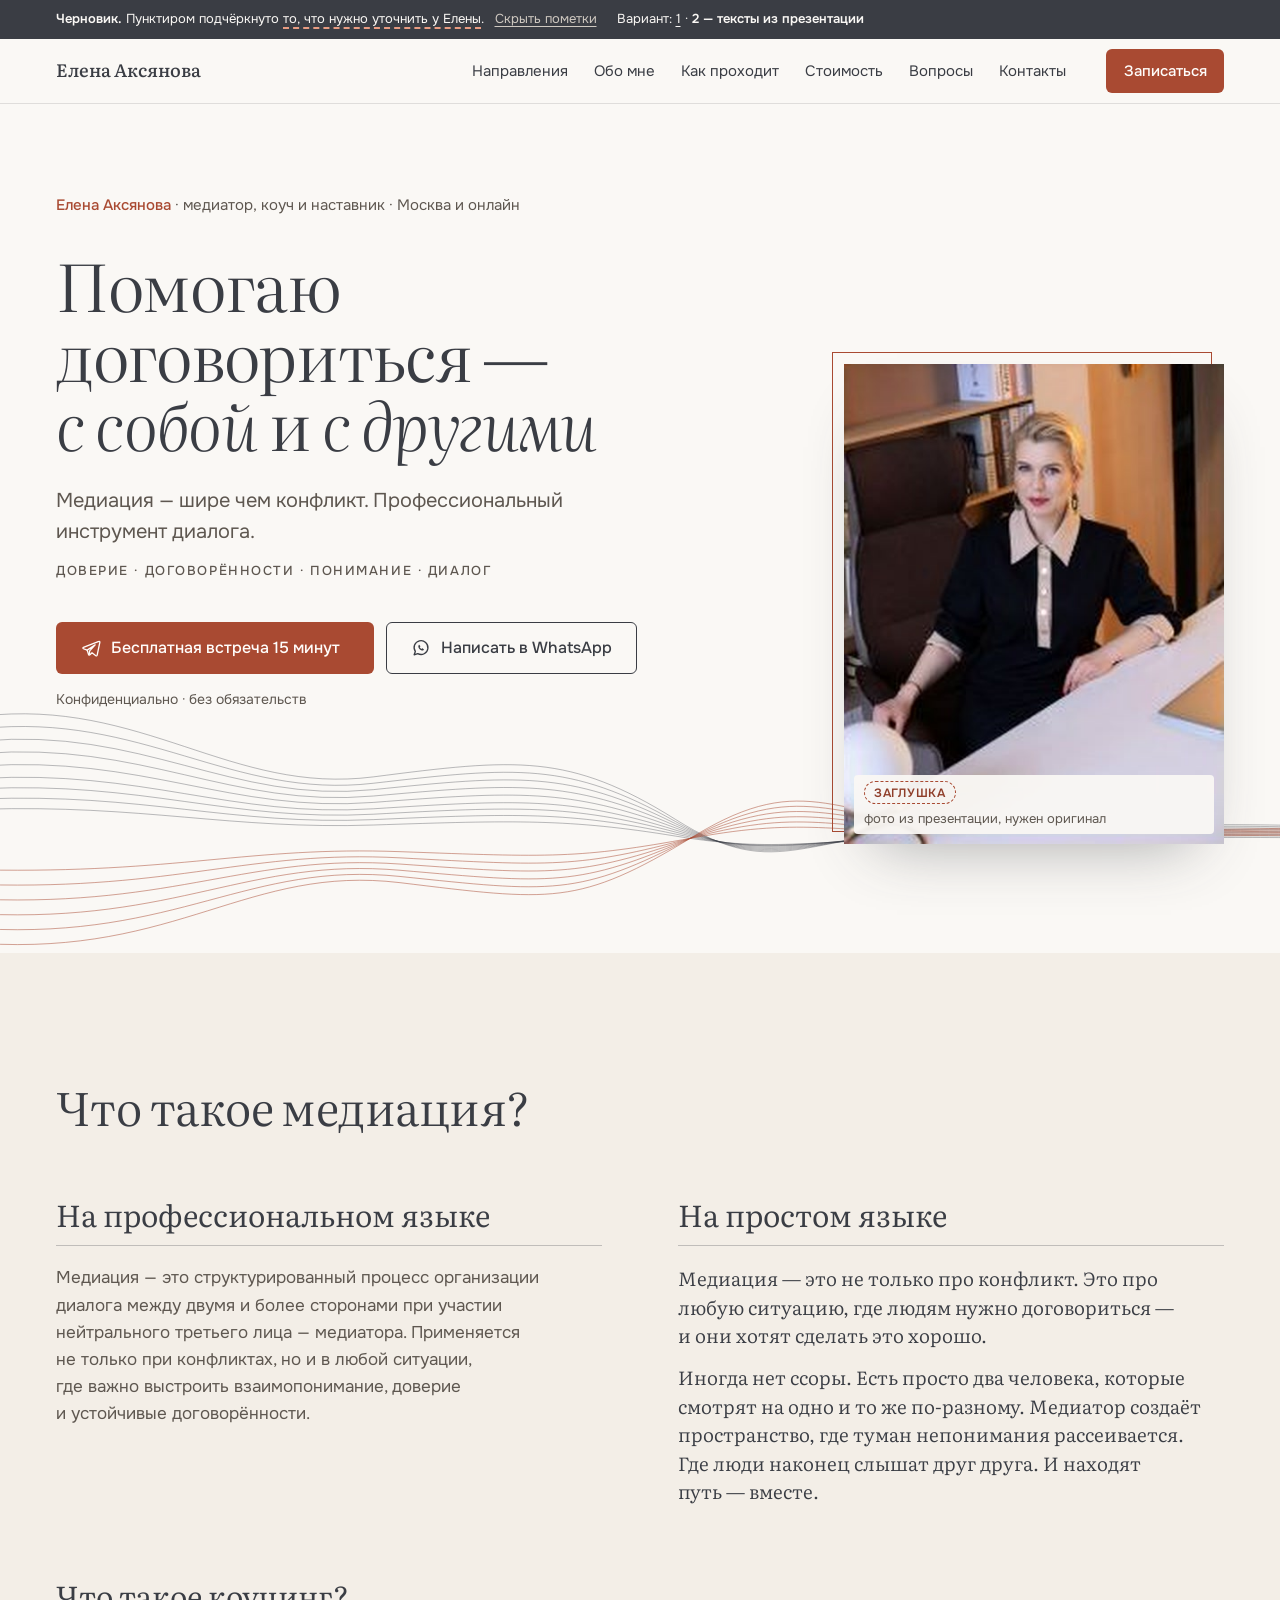
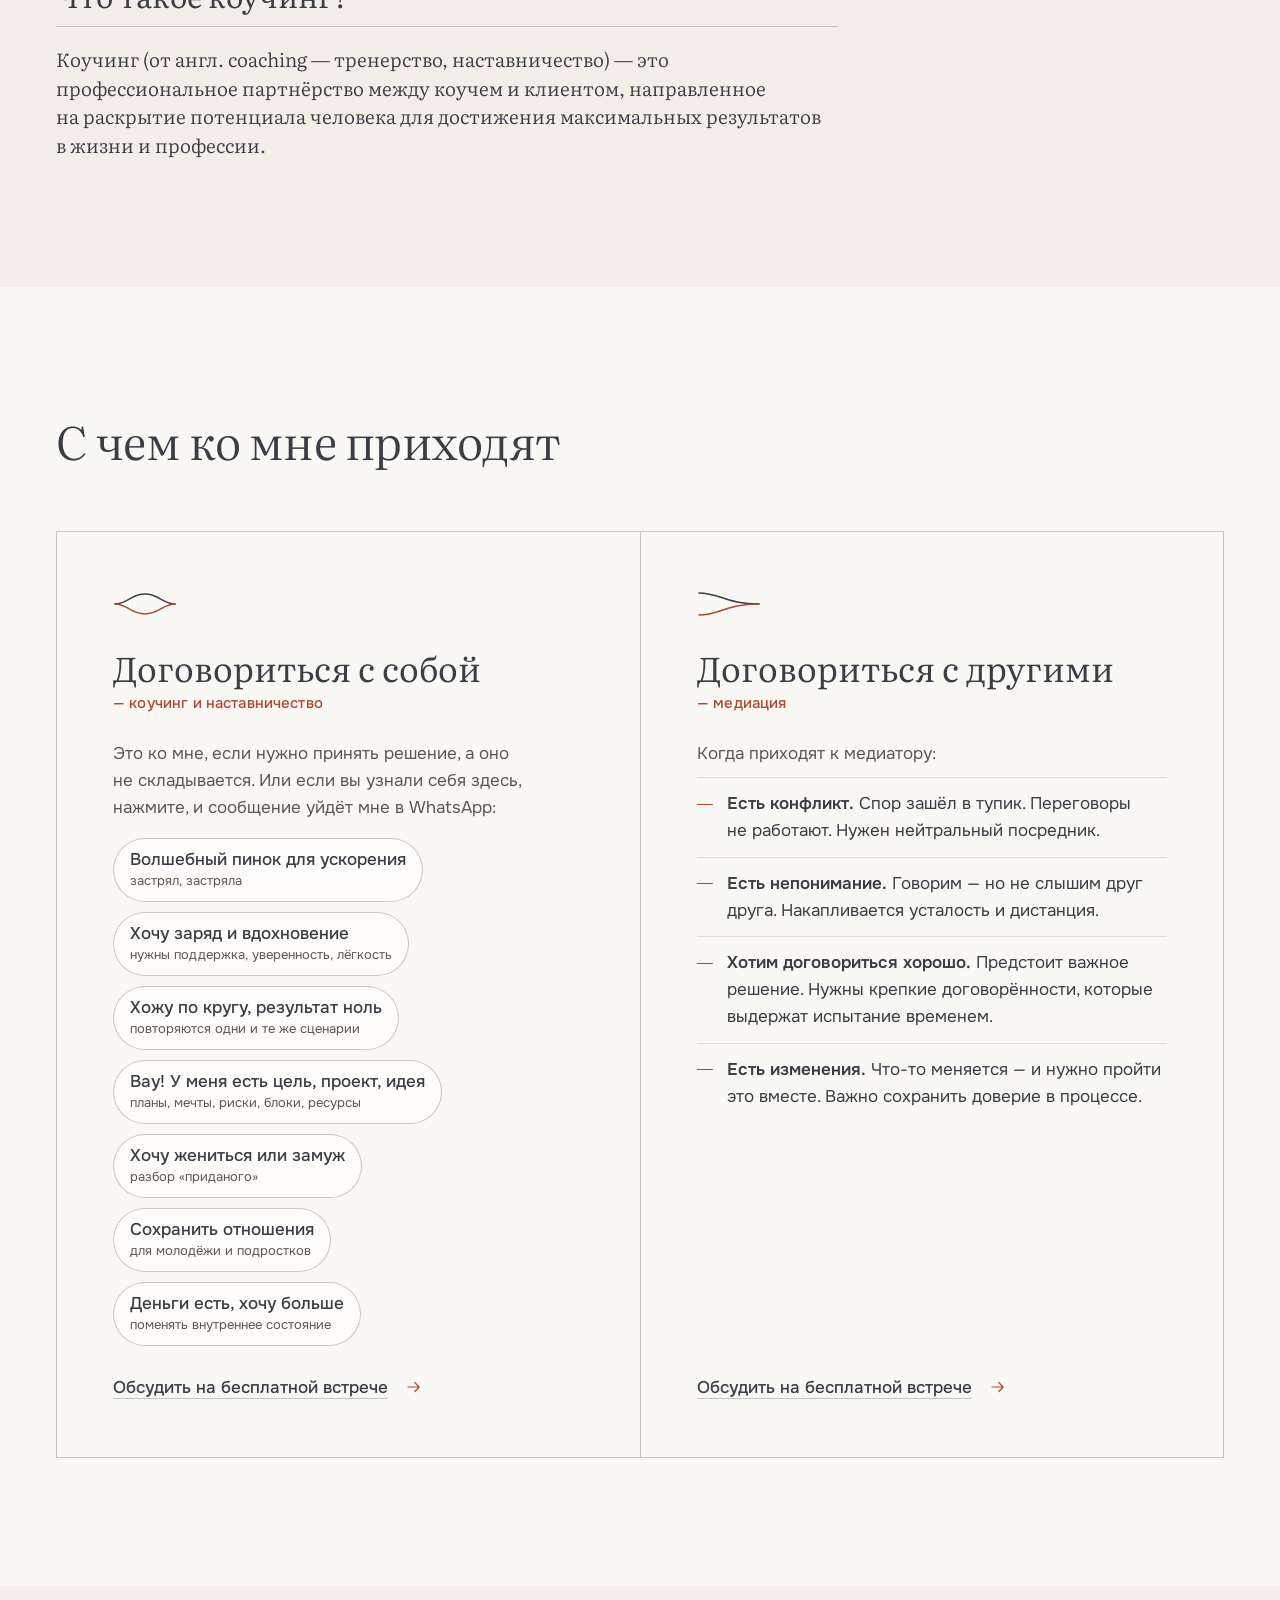
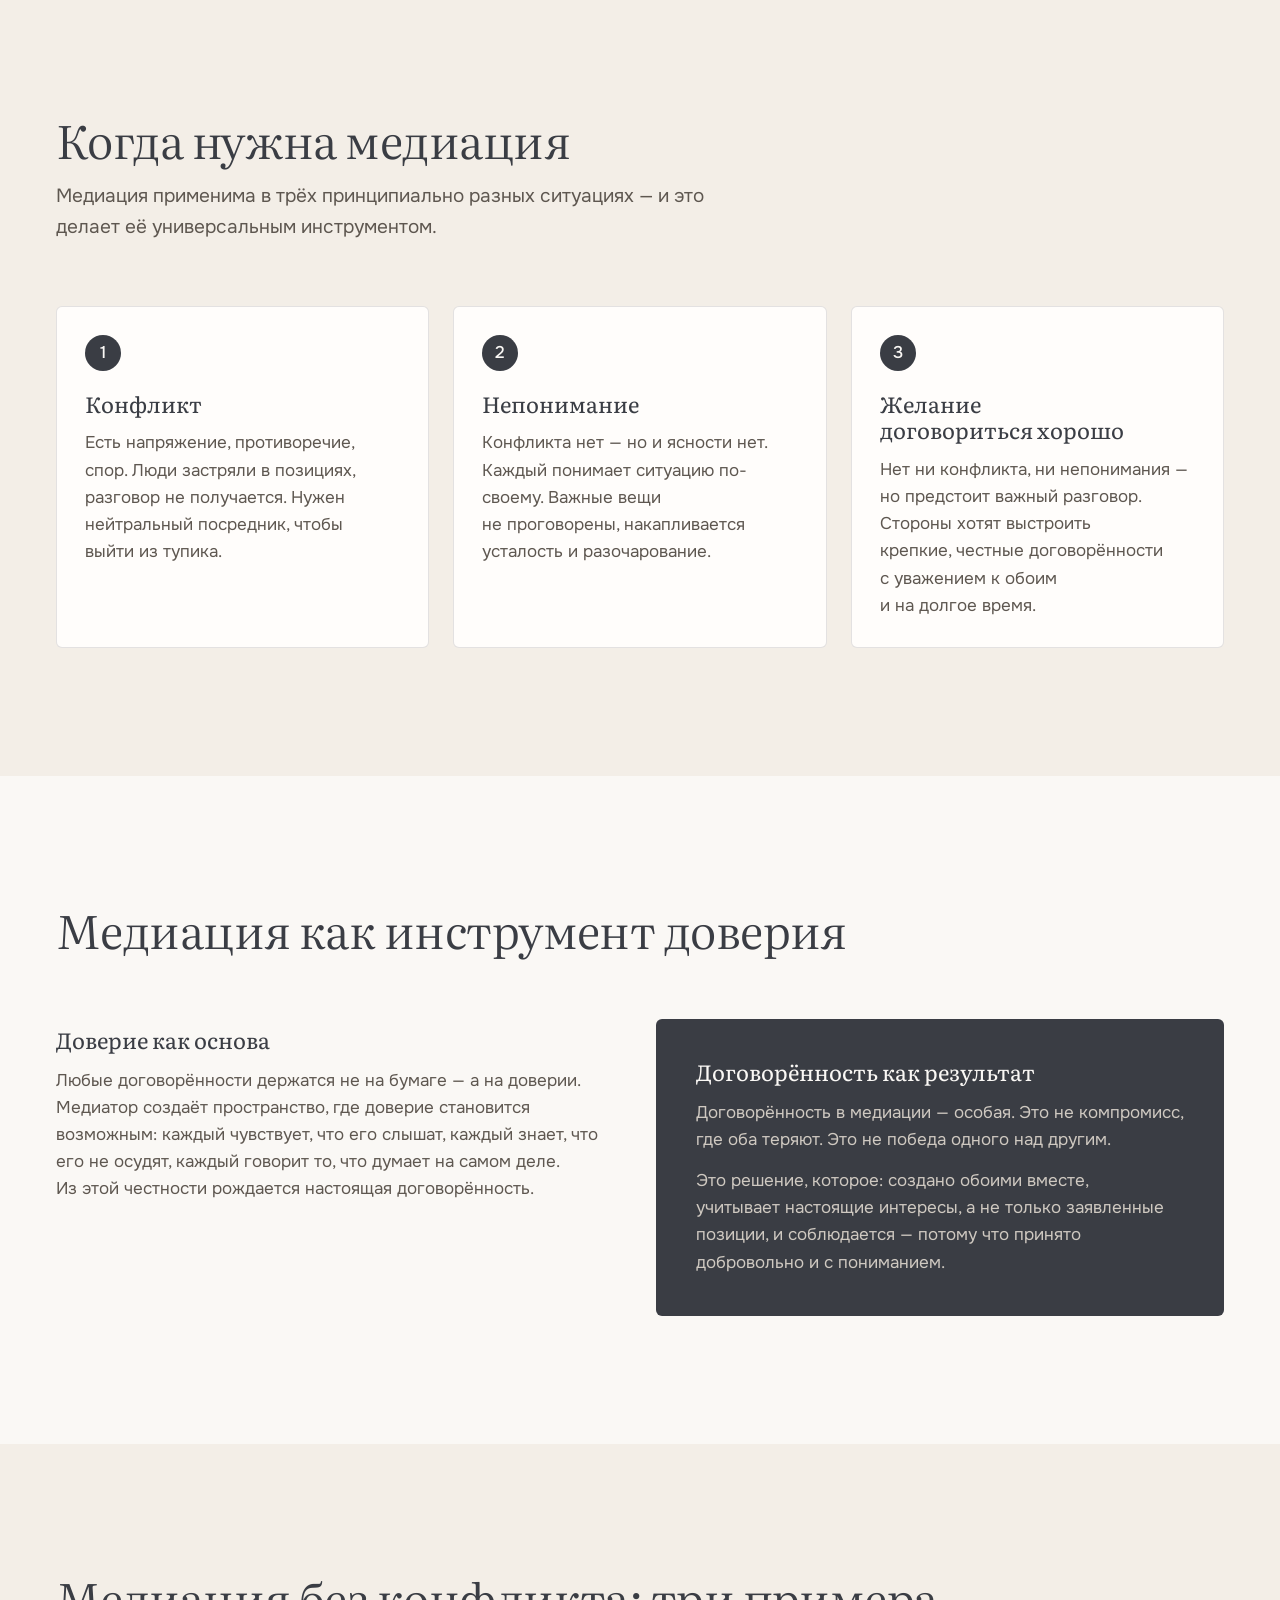
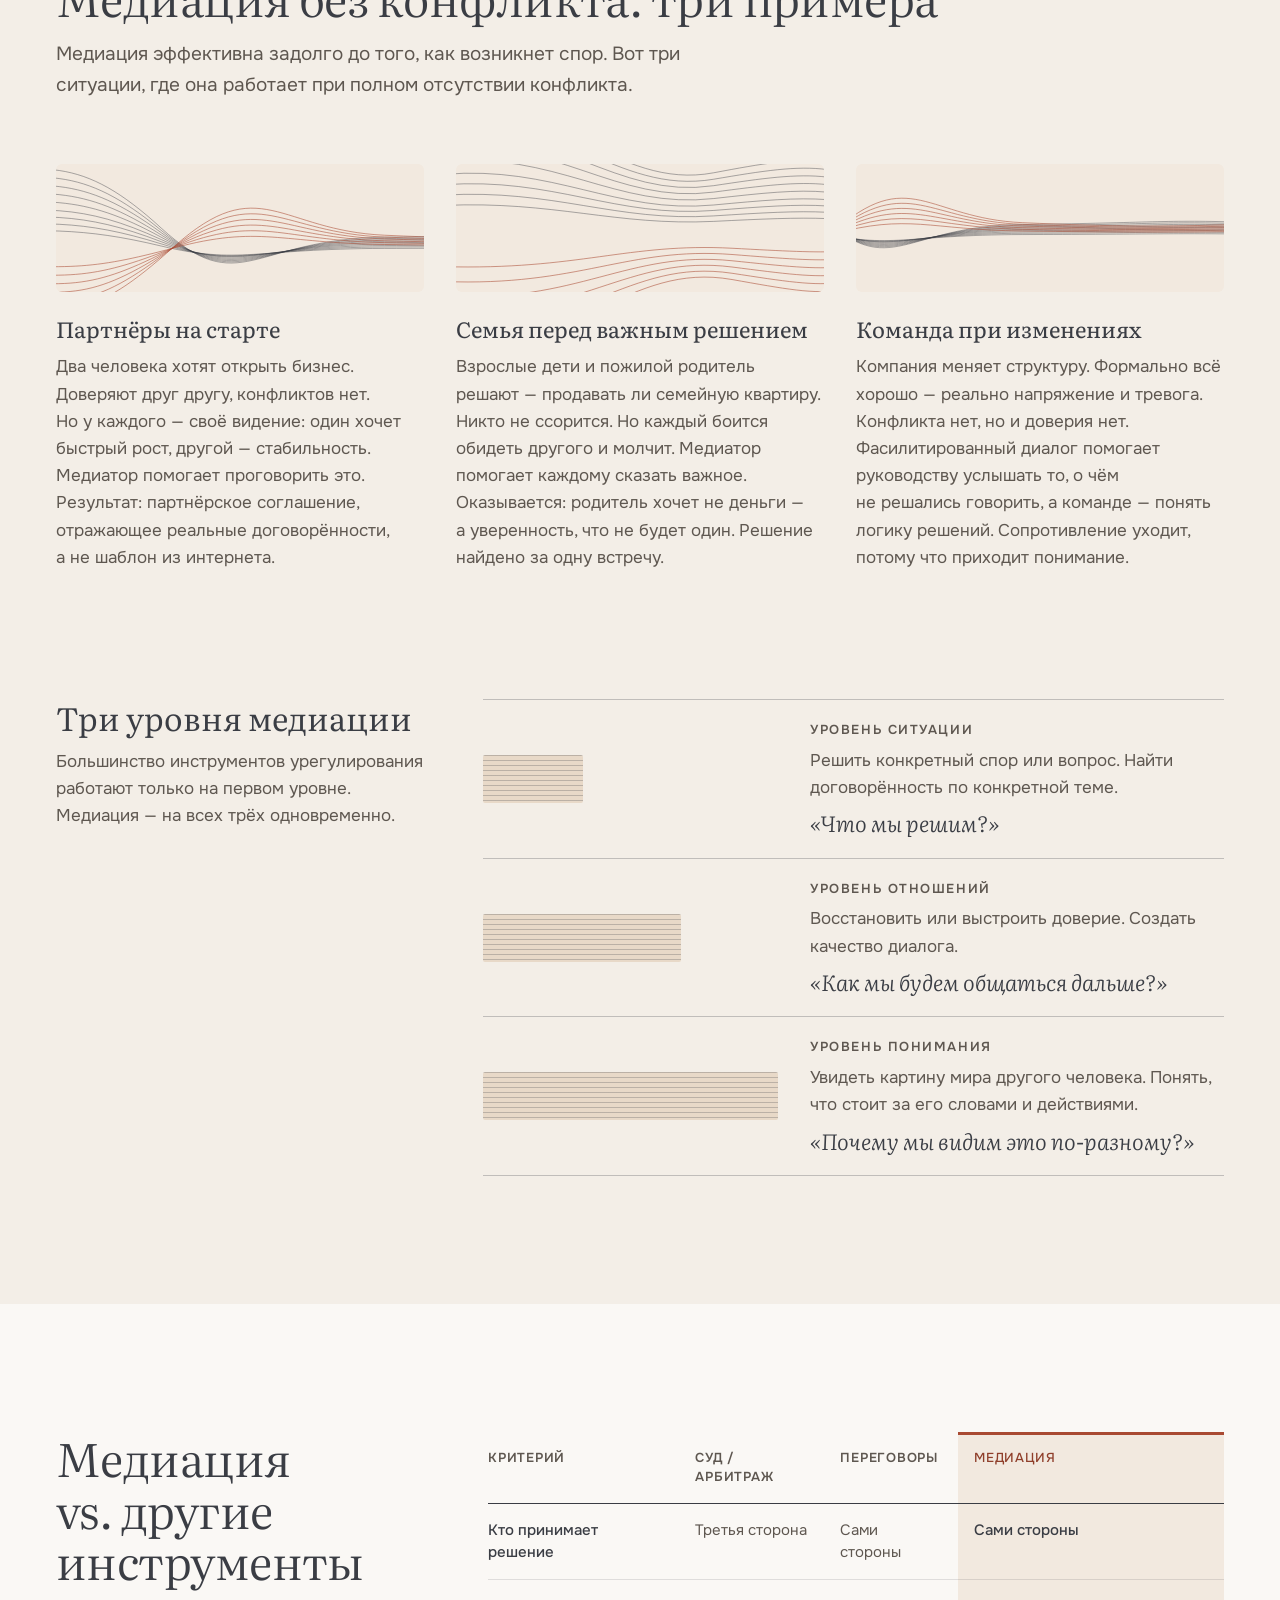
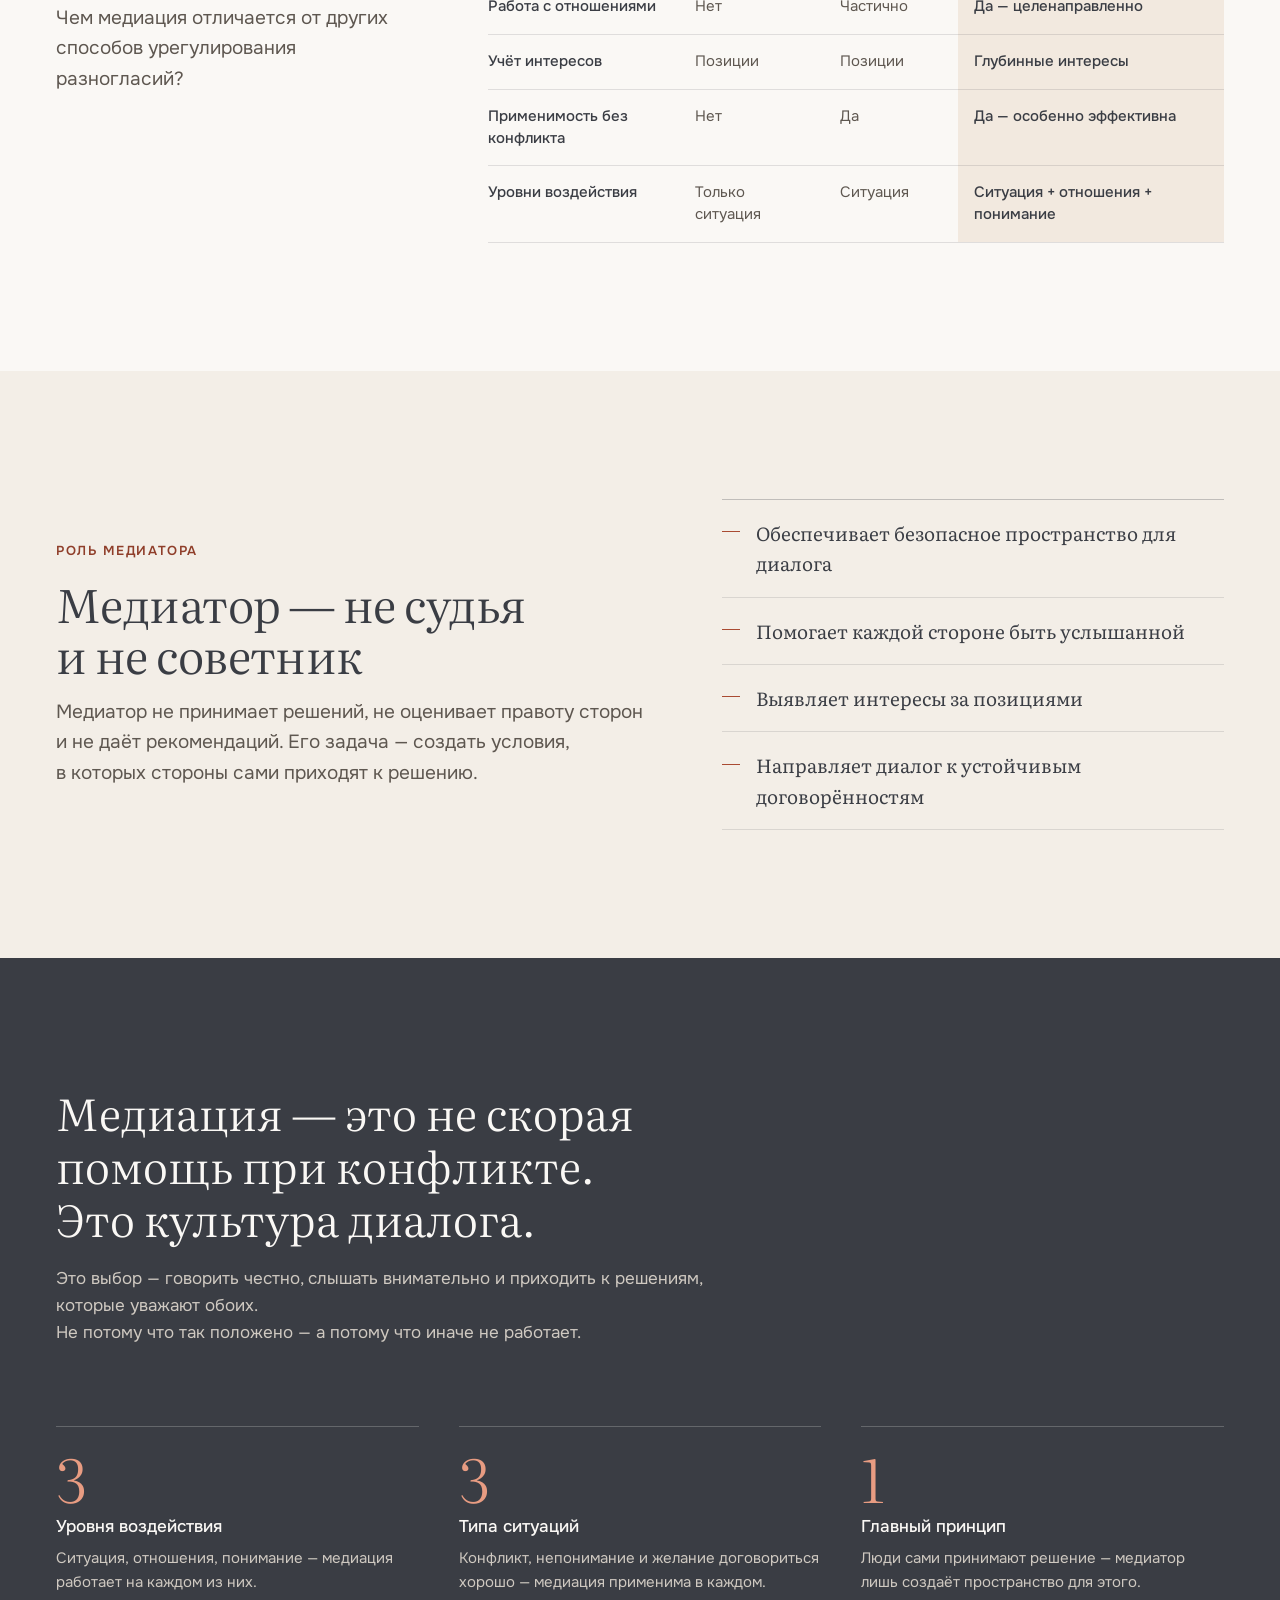
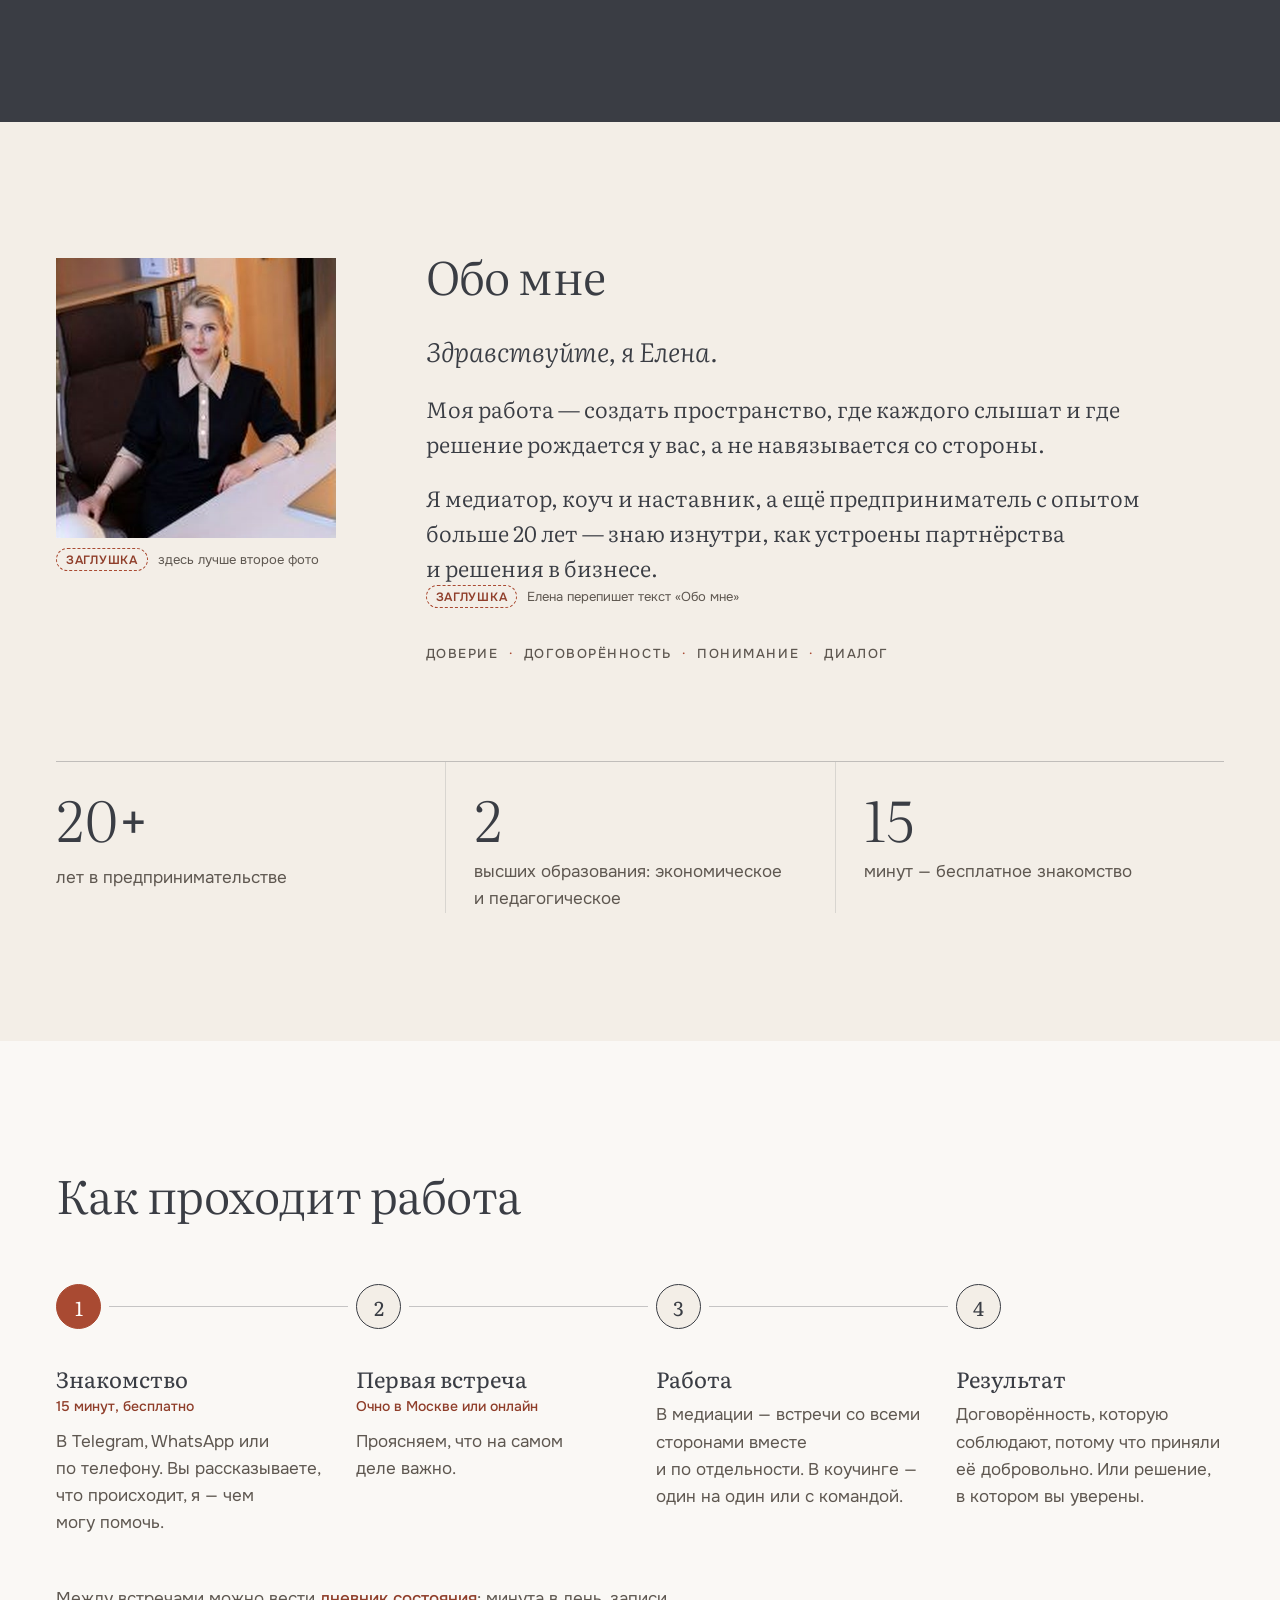
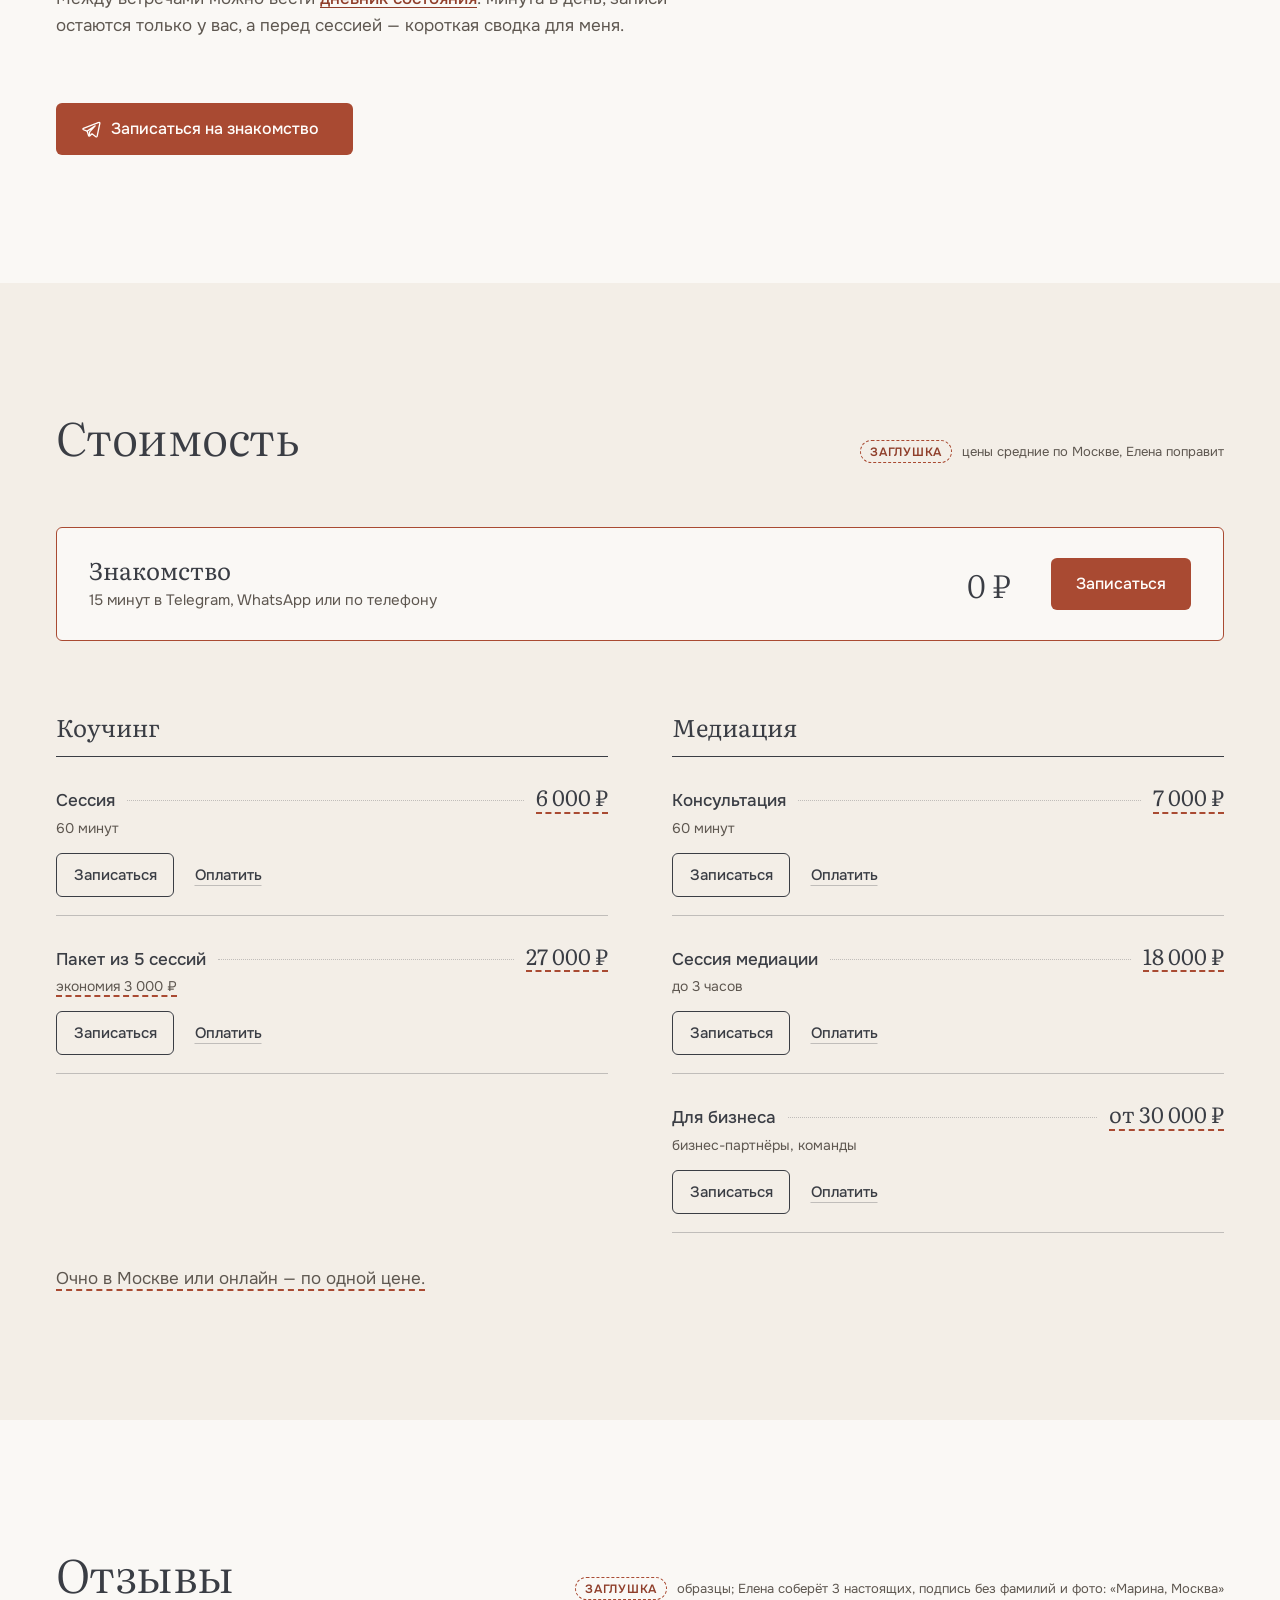
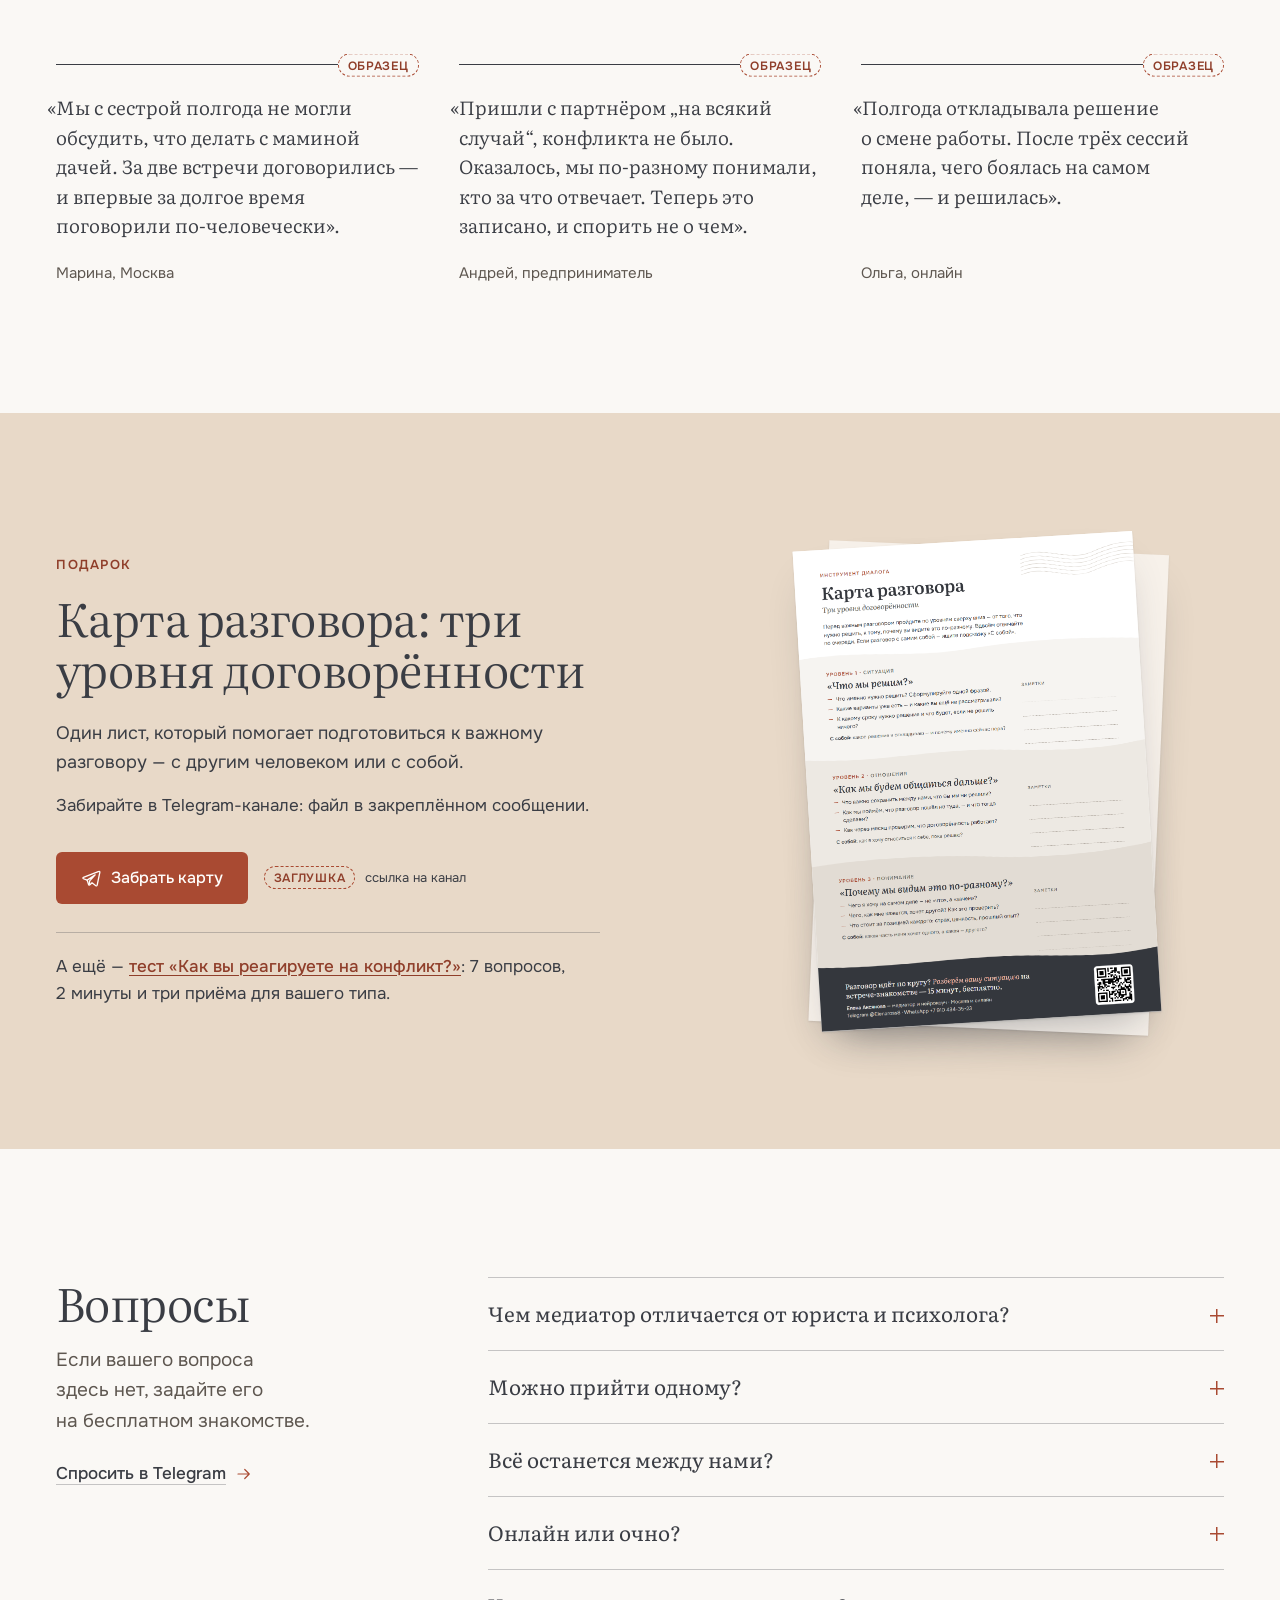
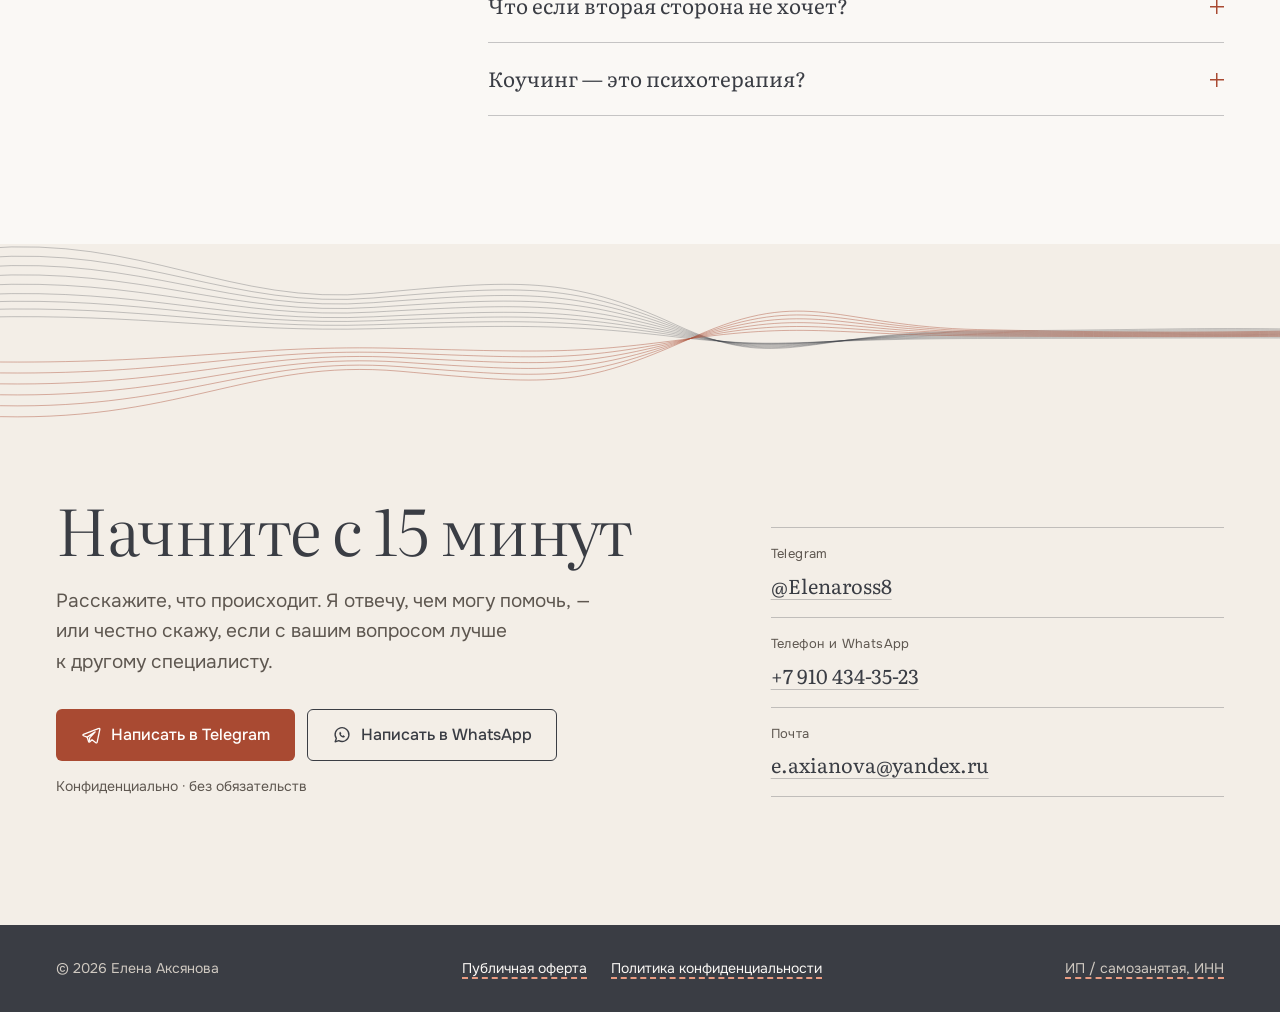
==== v2.html @ bb342bcb "Вариант 2 на текстах из презентации; переключатель вариантов; таблица на телефоне Co-Authored-By: Cl" ====
<!doctype html>
<html lang="ru" class="no-js">
<head>
  <meta charset="utf-8">
  <meta name="viewport" content="width=device-width, initial-scale=1, viewport-fit=cover">
  <title>Елена Аксянова — медиатор, коуч и наставник. Вариант 2</title>
  <meta name="description" content="Медиация и коучинг: помогаю договориться — с собой и с другими. Семья, бизнес-партнёры, команды. Москва и онлайн. Бесплатная встреча-знакомство 15 минут в Telegram или WhatsApp.">

  <!-- ЧЕРНОВИК: перед публикацией убрать noindex -->
  <meta name="robots" content="noindex, nofollow">
  <meta name="theme-color" content="#FAF8F5">

  <meta property="og:type" content="website">
  <meta property="og:locale" content="ru_RU">
  <meta property="og:site_name" content="Елена Аксянова">
  <meta property="og:title" content="Елена Аксянова — медиатор, коуч и наставник">
  <meta property="og:description" content="Помогаю договориться — с собой и с другими. Москва и онлайн. Бесплатная встреча-знакомство 15 минут.">
  <!-- TODO: когда появится домен — абсолютный адрес в og:image, добавить og:url, сделать картинку 1200×630 -->
  <meta property="og:image" content="img/elena-portrait.jpg">
  <meta property="og:image:width" content="424">
  <meta property="og:image:height" content="536">
  <meta property="og:image:alt" content="Елена Аксянова за рабочим столом">
  <meta name="twitter:card" content="summary">

  <link rel="icon" href="data:image/svg+xml,%3Csvg xmlns='http://www.w3.org/2000/svg' viewBox='0 0 32 32'%3E%3Crect width='32' height='32' rx='7' fill='%23FAF8F5'/%3E%3Cpath d='M4 8c9 0 12 8 24 8M4 24c9 0 12-8 24-8' fill='none' stroke='%23A94A32' stroke-width='2.2' stroke-linecap='round'/%3E%3C/svg%3E">

  <link rel="preconnect" href="https://fonts.googleapis.com">
  <link rel="preconnect" href="https://fonts.gstatic.com" crossorigin>
  <link rel="stylesheet" href="https://fonts.googleapis.com/css2?family=Literata:ital,opsz,wght@0,7..72,300..600;1,7..72,300..500&family=Onest:wght@300..600&display=swap">
  <link rel="stylesheet" href="css/style.css">

  <script>document.documentElement.classList.replace('no-js', 'js');</script>
  <script src="js/main.js" defer></script>
</head>
<body>

<!-- Графика: «волны» (два потока линий сходятся в одну ленту) и иконки -->
<svg class="svg-defs" width="0" height="0" aria-hidden="true" focusable="false">
  <defs>
    <path id="stream-a" vector-effect="non-scaling-stroke" d="M-20 20 C160 -10 260 150 420 120 S640 80 760 190 S900 206 1100 204 S1340 196 1460 200"/>
    <path id="stream-b" vector-effect="non-scaling-stroke" d="M-20 390 C200 410 280 260 450 290 S650 330 780 214 S940 190 1100 197 S1340 204 1460 200"/>
    <g id="waves" fill="none" stroke-width="1">
      <g style="stroke: var(--wave-a, #3A3D44); stroke-opacity: var(--wave-a-opacity, .32)">
        <use href="#stream-a" transform="matrix(1 0 0 1 0 -10)"/>
        <use href="#stream-a" transform="matrix(1 0 0 .9 0 12.5)"/>
        <use href="#stream-a" transform="matrix(1 0 0 .8 0 35)"/>
        <use href="#stream-a" transform="matrix(1 0 0 .7 0 57.5)"/>
        <use href="#stream-a" transform="matrix(1 0 0 .6 0 80)"/>
        <use href="#stream-a" transform="matrix(1 0 0 .5 0 102.5)"/>
        <use href="#stream-a" transform="matrix(1 0 0 .42 0 121)"/>
        <use href="#stream-a" transform="matrix(1 0 0 .34 0 139.5)"/>
        <use href="#stream-a" transform="matrix(1 0 0 .26 0 158)"/>
      </g>
      <g style="stroke: var(--wave-b, #A94A32); stroke-opacity: var(--wave-b-opacity, .45)">
        <use href="#stream-b" transform="matrix(1 0 0 1 0 -6)"/>
        <use href="#stream-b" transform="matrix(1 0 0 .86 0 24.4)"/>
        <use href="#stream-b" transform="matrix(1 0 0 .72 0 54.8)"/>
        <use href="#stream-b" transform="matrix(1 0 0 .58 0 85.2)"/>
        <use href="#stream-b" transform="matrix(1 0 0 .44 0 115.6)"/>
        <use href="#stream-b" transform="matrix(1 0 0 .3 0 146)"/>
      </g>
    </g>

    <symbol id="icon-tg" viewBox="0 0 24 24">
      <path fill="none" stroke="currentColor" stroke-width="1.6" stroke-linejoin="round" stroke-linecap="round" d="M21.4 4.1 2.9 11.2c-.8.3-.8 1.4 0 1.7l4.5 1.6 1.7 5.3c.2.7 1.1.9 1.6.4l2.5-2.4 4.6 3.4c.6.4 1.4.1 1.6-.6L22.6 5.2c.2-.8-.5-1.4-1.2-1.1Z"/>
      <path fill="none" stroke="currentColor" stroke-width="1.6" stroke-linejoin="round" stroke-linecap="round" d="m7.4 14.5 9.6-6.2-6.6 7.2-.4 3.6"/>
    </symbol>
    <symbol id="icon-wa" viewBox="0 0 24 24">
      <path fill="none" stroke="currentColor" stroke-width="1.6" stroke-linejoin="round" d="M5.2 16.2A8.3 8.3 0 1 1 8.1 18.8L3.8 20.2Z"/>
      <path fill="currentColor" d="M9.2 8.6c.2-.4.6-.5.9-.3l1 1.3c.2.3.1.7-.1.9l-.5.5c.4.9 1.2 1.7 2.1 2.1l.5-.5c.2-.2.6-.3.9-.1l1.3 1c.3.2.3.7-.1.9-.6.5-1.4.8-2.2.6-2-.6-3.6-2.2-4.2-4.2-.1-.8.1-1.6.4-2.2Z"/>
    </symbol>
    <symbol id="icon-arrow" viewBox="0 0 24 24">
      <path fill="none" stroke="currentColor" stroke-width="1.6" stroke-linecap="round" stroke-linejoin="round" d="M4 12h15M13 6l6 6-6 6"/>
    </symbol>
    <symbol id="icon-close" viewBox="0 0 24 24">
      <path fill="none" stroke="currentColor" stroke-width="1.6" stroke-linecap="round" d="M6 6l12 12M18 6 6 18"/>
    </symbol>
  </defs>
</svg>

<a class="skip-link" href="#main">Перейти к содержанию</a>

<div class="draft-bar" role="note">
  <div class="container draft-bar__inner">
    <p class="draft-bar__text"><b>Черновик.</b> Пунктиром подчёркнуто <span class="todo">то, что нужно уточнить у&nbsp;Елены</span>.
      <button type="button" class="draft-bar__toggle" data-marks-toggle>Скрыть пометки</button>
      <span class="variant-switch">Вариант: <a href="index.html">1</a> · <b>2&nbsp;— тексты из&nbsp;презентации</b></span>
    </p>
  </div>
</div>

<header class="site-header">
  <div class="container site-header__inner">
    <a class="brand" href="#top">Елена Аксянова</a>

    <button class="nav-toggle" type="button" aria-expanded="false" aria-controls="site-nav">
      <span class="nav-toggle__icon" aria-hidden="true"></span>
      <span class="nav-toggle__label">Меню</span>
    </button>

    <nav class="site-nav" id="site-nav" aria-label="Разделы страницы">
      <ul>
        <li><a href="#napravleniya">Направления</a></li>
        <li><a href="#obo-mne">Обо мне</a></li>
        <li><a href="#kak">Как проходит</a></li>
        <li><a href="#ceny">Стоимость</a></li>
        <li><a href="#voprosy">Вопросы</a></li>
        <li><a href="#kontakty">Контакты</a></li>
      </ul>
    </nav>

    <a class="btn btn--primary btn--sm site-header__cta" href="https://t.me/Elenaross8" target="_blank" rel="noopener">Записаться<span class="sr-only"> на бесплатную встречу в Telegram</span></a>
  </div>
</header>

<main id="main" tabindex="-1">

  <!-- 1. Первый экран -->
  <section class="hero" id="top" aria-labelledby="hero-title">
    <div class="container hero__grid">
      <div class="hero__text">
        <p class="hero__eyebrow"><span class="hero__name">Елена Аксянова</span> · медиатор, коуч и&nbsp;наставник · Москва и&nbsp;онлайн</p>
        <h1 class="hero__title" id="hero-title">Помогаю договориться&nbsp;— <span class="hero__title-line"><em>с&nbsp;собой</em> и&nbsp;<em>с&nbsp;другими</em></span></h1>
        <p class="hero__lead">Медиация&nbsp;— шире чем конфликт. Профессиональный инструмент диалога.</p>
        <p class="hero__values">Доверие · Договорённости · Понимание · Диалог</p>
        <div class="hero__actions">
          <a class="btn btn--primary" href="https://t.me/Elenaross8" target="_blank" rel="noopener">
            <svg class="icon" aria-hidden="true" focusable="false"><use href="#icon-tg"/></svg>
            Бесплатная встреча 15&nbsp;минут<span class="sr-only"> — написать в&nbsp;Telegram</span>
          </a>
          <a class="btn btn--ghost" href="https://wa.me/79104343523" target="_blank" rel="noopener">
            <svg class="icon" aria-hidden="true" focusable="false"><use href="#icon-wa"/></svg>
            Написать в&nbsp;WhatsApp
          </a>
        </div>
        <p class="hero__note">Конфиденциально · без обязательств</p>
      </div>

      <figure class="hero__portrait">
        <div class="portrait-frame">
          <img src="img/elena-portrait.jpg" width="424" height="536" alt="Елена Аксянова за рабочим столом в кабинете, за спиной книжные полки" fetchpriority="high">
        </div>
        <figcaption class="draft-note draft-note--on-photo"><span class="badge-todo">заглушка</span> фото из&nbsp;презентации, нужен оригинал</figcaption>
      </figure>
    </div>

    <svg class="waves waves--hero" viewBox="0 0 1440 400" preserveAspectRatio="none" aria-hidden="true" focusable="false"><use href="#waves"/></svg>
  </section>


  <!-- 2. Что такое медиация (слайд 2) и коучинг (текст Елены) -->
  <section class="section section--sand define" id="chto-eto" aria-labelledby="define-title">
    <div class="container">
      <header class="section-head">
        <h2 class="section-title" id="define-title">Что такое медиация?</h2>
      </header>
      <div class="define__grid">
        <article class="define__item">
          <h3 class="define__name">На профессиональном языке</h3>
          <p class="define__pro">Медиация&nbsp;— это структурированный процесс организации диалога между двумя и&nbsp;более сторонами при участии нейтрального третьего лица&nbsp;— медиатора. Применяется не&nbsp;только при конфликтах, но&nbsp;и&nbsp;в&nbsp;любой ситуации, где важно выстроить взаимопонимание, доверие и&nbsp;устойчивые договорённости.</p>
        </article>
        <article class="define__item">
          <h3 class="define__name">На простом языке</h3>
          <p class="define__simple">Медиация&nbsp;— это не&nbsp;только про конфликт. Это про любую ситуацию, где людям нужно договориться&nbsp;— и&nbsp;они хотят сделать это хорошо.</p>
          <p class="define__simple">Иногда нет ссоры. Есть просто два человека, которые смотрят на&nbsp;одно и&nbsp;то&nbsp;же&nbsp;по-разному. Медиатор создаёт пространство, где туман непонимания рассеивается. Где люди наконец слышат друг друга. И&nbsp;находят путь&nbsp;— вместе.</p>
        </article>
      </div>
      <div class="define__coach">
        <h3 class="define__name">Что такое коучинг?</h3>
        <p class="define__simple">Коучинг (от&nbsp;англ. coaching&nbsp;— тренерство, наставничество)&nbsp;— это профессиональное партнёрство между коучем и&nbsp;клиентом, направленное на&nbsp;раскрытие потенциала человека для достижения максимальных результатов в&nbsp;жизни и&nbsp;профессии.</p>
      </div>
    </div>
  </section>

  <!-- 3. С чем ко мне приходят: «с собой» — кнопки Елены, «с другими» — слайд 7 -->
  <section class="section directions" id="napravleniya" aria-labelledby="dir-title">
    <div class="container">
      <header class="section-head">
        <h2 class="section-title" id="dir-title">С&nbsp;чем ко&nbsp;мне приходят</h2>
      </header>

      <div class="directions__pair">
        <article class="direction" aria-labelledby="dir-coaching">
          <svg class="direction__glyph" viewBox="0 0 64 32" aria-hidden="true" focusable="false">
            <path class="glyph-a" d="M2 16C14 16 18 6 32 6S50 16 62 16"/>
            <path class="glyph-b" d="M2 16C14 16 18 26 32 26S50 16 62 16"/>
          </svg>
          <h3 class="direction__title" id="dir-coaching">Договориться с&nbsp;собой <span class="direction__kind">— коучинг и&nbsp;наставничество</span></h3>
          <p class="direction__intro">Это ко&nbsp;мне, если нужно принять решение, а&nbsp;оно не&nbsp;складывается. Или если вы&nbsp;узнали себя здесь, нажмите, и&nbsp;сообщение уйдёт мне в&nbsp;WhatsApp:</p>
          <ul class="chips">
            <li><a class="chip" href="https://wa.me/79104343523?text=%D0%97%D0%B4%D1%80%D0%B0%D0%B2%D1%81%D1%82%D0%B2%D1%83%D0%B9%D1%82%D0%B5%2C%20%D0%95%D0%BB%D0%B5%D0%BD%D0%B0%21%20%D0%9F%D0%B8%D1%88%D1%83%20%D1%81%20%D1%81%D0%B0%D0%B9%D1%82%D0%B0%3A%20%D0%BC%D0%BD%D0%B5%20%D0%BD%D1%83%D0%B6%D0%B5%D0%BD%20%D0%B2%D0%BE%D0%BB%D1%88%D0%B5%D0%B1%D0%BD%D1%8B%D0%B9%20%D0%BF%D0%B8%D0%BD%D0%BE%D0%BA%20%D0%B4%D0%BB%D1%8F%20%D1%83%D1%81%D0%BA%D0%BE%D1%80%D0%B5%D0%BD%D0%B8%D1%8F" target="_blank" rel="noopener"><span class="chip__title">Волшебный пинок для ускорения</span><span class="chip__sub">застрял, застряла</span></a></li>
            <li><a class="chip" href="https://wa.me/79104343523?text=%D0%97%D0%B4%D1%80%D0%B0%D0%B2%D1%81%D1%82%D0%B2%D1%83%D0%B9%D1%82%D0%B5%2C%20%D0%95%D0%BB%D0%B5%D0%BD%D0%B0%21%20%D0%9F%D0%B8%D1%88%D1%83%20%D1%81%20%D1%81%D0%B0%D0%B9%D1%82%D0%B0%3A%20%D1%85%D0%BE%D1%87%D1%83%20%D0%B7%D0%B0%D1%80%D1%8F%D0%B4%20%D0%B8%20%D0%B2%D0%B4%D0%BE%D1%85%D0%BD%D0%BE%D0%B2%D0%B5%D0%BD%D0%B8%D0%B5" target="_blank" rel="noopener"><span class="chip__title">Хочу заряд и вдохновение</span><span class="chip__sub">нужны поддержка, уверенность, лёгкость</span></a></li>
            <li><a class="chip" href="https://wa.me/79104343523?text=%D0%97%D0%B4%D1%80%D0%B0%D0%B2%D1%81%D1%82%D0%B2%D1%83%D0%B9%D1%82%D0%B5%2C%20%D0%95%D0%BB%D0%B5%D0%BD%D0%B0%21%20%D0%9F%D0%B8%D1%88%D1%83%20%D1%81%20%D1%81%D0%B0%D0%B9%D1%82%D0%B0%3A%20%D1%85%D0%BE%D0%B6%D1%83%20%D0%BF%D0%BE%20%D0%BA%D1%80%D1%83%D0%B3%D1%83%2C%20%D1%80%D0%B5%D0%B7%D1%83%D0%BB%D1%8C%D1%82%D0%B0%D1%82%20%D0%BD%D0%BE%D0%BB%D1%8C" target="_blank" rel="noopener"><span class="chip__title">Хожу по кругу, результат ноль</span><span class="chip__sub">повторяются одни и те же сценарии</span></a></li>
            <li><a class="chip" href="https://wa.me/79104343523?text=%D0%97%D0%B4%D1%80%D0%B0%D0%B2%D1%81%D1%82%D0%B2%D1%83%D0%B9%D1%82%D0%B5%2C%20%D0%95%D0%BB%D0%B5%D0%BD%D0%B0%21%20%D0%9F%D0%B8%D1%88%D1%83%20%D1%81%20%D1%81%D0%B0%D0%B9%D1%82%D0%B0%3A%20%D1%83%20%D0%BC%D0%B5%D0%BD%D1%8F%20%D0%B5%D1%81%D1%82%D1%8C%20%D1%86%D0%B5%D0%BB%D1%8C%2C%20%D0%BF%D1%80%D0%BE%D0%B5%D0%BA%D1%82%2C%20%D0%B8%D0%B4%D0%B5%D1%8F%20%E2%80%94%20%D1%85%D0%BE%D1%87%D1%83%20%D1%80%D0%B0%D0%B7%D0%BE%D0%B1%D1%80%D0%B0%D1%82%D1%8C" target="_blank" rel="noopener"><span class="chip__title">Вау! У меня есть цель, проект, идея</span><span class="chip__sub">планы, мечты, риски, блоки, ресурсы</span></a></li>
            <li><a class="chip" href="https://wa.me/79104343523?text=%D0%97%D0%B4%D1%80%D0%B0%D0%B2%D1%81%D1%82%D0%B2%D1%83%D0%B9%D1%82%D0%B5%2C%20%D0%95%D0%BB%D0%B5%D0%BD%D0%B0%21%20%D0%9F%D0%B8%D1%88%D1%83%20%D1%81%20%D1%81%D0%B0%D0%B9%D1%82%D0%B0%3A%20%D1%85%D0%BE%D1%87%D1%83%20%D0%B6%D0%B5%D0%BD%D0%B8%D1%82%D1%8C%D1%81%D1%8F%20/%20%D0%B7%D0%B0%D0%BC%D1%83%D0%B6%20%E2%80%94%20%D0%BD%D1%83%D0%B6%D0%B5%D0%BD%20%D1%80%D0%B0%D0%B7%D0%B1%D0%BE%D1%80%20%C2%AB%D0%BF%D1%80%D0%B8%D0%B4%D0%B0%D0%BD%D0%BE%D0%B3%D0%BE%C2%BB" target="_blank" rel="noopener"><span class="chip__title">Хочу жениться или замуж</span><span class="chip__sub">разбор «приданого»</span></a></li>
            <li><a class="chip" href="https://wa.me/79104343523?text=%D0%97%D0%B4%D1%80%D0%B0%D0%B2%D1%81%D1%82%D0%B2%D1%83%D0%B9%D1%82%D0%B5%2C%20%D0%95%D0%BB%D0%B5%D0%BD%D0%B0%21%20%D0%9F%D0%B8%D1%88%D1%83%20%D1%81%20%D1%81%D0%B0%D0%B9%D1%82%D0%B0%3A%20%D1%85%D0%BE%D1%87%D1%83%20%D1%81%D0%BE%D1%85%D1%80%D0%B0%D0%BD%D0%B8%D1%82%D1%8C%20%D0%BE%D1%82%D0%BD%D0%BE%D1%88%D0%B5%D0%BD%D0%B8%D1%8F" target="_blank" rel="noopener"><span class="chip__title">Сохранить отношения</span><span class="chip__sub">для молодёжи и подростков</span></a></li>
            <li><a class="chip" href="https://wa.me/79104343523?text=%D0%97%D0%B4%D1%80%D0%B0%D0%B2%D1%81%D1%82%D0%B2%D1%83%D0%B9%D1%82%D0%B5%2C%20%D0%95%D0%BB%D0%B5%D0%BD%D0%B0%21%20%D0%9F%D0%B8%D1%88%D1%83%20%D1%81%20%D1%81%D0%B0%D0%B9%D1%82%D0%B0%3A%20%D0%B4%D0%B5%D0%BD%D1%8C%D0%B3%D0%B8%20%D0%B5%D1%81%D1%82%D1%8C%2C%20%D1%85%D0%BE%D1%87%D1%83%20%D0%B1%D0%BE%D0%BB%D1%8C%D1%88%D0%B5" target="_blank" rel="noopener"><span class="chip__title">Деньги есть, хочу больше</span><span class="chip__sub">поменять внутреннее состояние</span></a></li>
          </ul>
          <a class="link-arrow" href="https://t.me/Elenaross8" target="_blank" rel="noopener">Обсудить на&nbsp;бесплатной встрече<span class="sr-only"> (коучинг, Telegram)</span>
            <svg class="icon" aria-hidden="true" focusable="false"><use href="#icon-arrow"/></svg>
          </a>
        </article>

        <article class="direction" aria-labelledby="dir-mediation">
          <svg class="direction__glyph" viewBox="0 0 64 32" aria-hidden="true" focusable="false">
            <path class="glyph-a" d="M2 5C22 5 30 16 62 16"/>
            <path class="glyph-b" d="M2 27C22 27 30 16 62 16"/>
          </svg>
          <h3 class="direction__title" id="dir-mediation">Договориться с&nbsp;другими <span class="direction__kind">— медиация</span></h3>
          <p class="direction__intro">Когда приходят к&nbsp;медиатору:</p>
          <ul class="dash-list">
            <li><b>Есть конфликт.</b> Спор зашёл в&nbsp;тупик. Переговоры не&nbsp;работают. Нужен нейтральный посредник.</li>
            <li><b>Есть непонимание.</b> Говорим&nbsp;— но&nbsp;не&nbsp;слышим друг друга. Накапливается усталость и&nbsp;дистанция.</li>
            <li><b>Хотим договориться хорошо.</b> Предстоит важное решение. Нужны крепкие договорённости, которые выдержат испытание временем.</li>
            <li><b>Есть изменения.</b> Что-то&nbsp;меняется&nbsp;— и&nbsp;нужно пройти это вместе. Важно сохранить доверие в&nbsp;процессе.</li>
          </ul>
          <a class="link-arrow" href="https://t.me/Elenaross8" target="_blank" rel="noopener">Обсудить на&nbsp;бесплатной встрече<span class="sr-only"> (медиация, Telegram)</span>
            <svg class="icon" aria-hidden="true" focusable="false"><use href="#icon-arrow"/></svg>
          </a>
        </article>
      </div>
    </div>
  </section>


  <!-- 4. Когда нужна медиация (слайд 3) -->
  <section class="section section--sand need" aria-labelledby="need-title">
    <div class="container">
      <header class="section-head">
        <h2 class="section-title" id="need-title">Когда нужна медиация</h2>
        <p class="section-lead">Медиация применима в&nbsp;трёх принципиально разных ситуациях&nbsp;— и&nbsp;это делает её&nbsp;универсальным инструментом.</p>
      </header>
      <ol class="need-list">
        <li class="need-item">
          <span class="need-item__num" aria-hidden="true">1</span>
          <h3 class="need-item__title">Конфликт</h3>
          <p>Есть напряжение, противоречие, спор. Люди застряли в&nbsp;позициях, разговор не&nbsp;получается. Нужен нейтральный посредник, чтобы выйти из&nbsp;тупика.</p>
        </li>
        <li class="need-item">
          <span class="need-item__num" aria-hidden="true">2</span>
          <h3 class="need-item__title">Непонимание</h3>
          <p>Конфликта нет&nbsp;— но&nbsp;и&nbsp;ясности нет. Каждый понимает ситуацию по-своему. Важные вещи не&nbsp;проговорены, накапливается усталость и&nbsp;разочарование.</p>
        </li>
        <li class="need-item">
          <span class="need-item__num" aria-hidden="true">3</span>
          <h3 class="need-item__title">Желание договориться хорошо</h3>
          <p>Нет ни&nbsp;конфликта, ни&nbsp;непонимания&nbsp;— но&nbsp;предстоит важный разговор. Стороны хотят выстроить крепкие, честные договорённости с&nbsp;уважением к&nbsp;обоим и&nbsp;на&nbsp;долгое время.</p>
        </li>
      </ol>
    </div>
  </section>

  <!-- 5. Медиация как инструмент доверия (слайд 4) -->
  <section class="section trust" aria-labelledby="trust-title">
    <div class="container">
      <header class="section-head">
        <h2 class="section-title" id="trust-title">Медиация как инструмент доверия</h2>
      </header>
      <div class="trust__grid">
        <div class="trust__col">
          <h3 class="trust__name">Доверие как основа</h3>
          <p>Любые договорённости держатся не&nbsp;на&nbsp;бумаге&nbsp;— а&nbsp;на&nbsp;доверии. Медиатор создаёт пространство, где доверие становится возможным: каждый чувствует, что его слышат, каждый знает, что его не&nbsp;осудят, каждый говорит то, что думает на&nbsp;самом деле. Из&nbsp;этой честности рождается настоящая договорённость.</p>
        </div>
        <div class="trust__col trust__col--plate">
          <h3 class="trust__name">Договорённость как результат</h3>
          <p>Договорённость в&nbsp;медиации&nbsp;— особая. Это не&nbsp;компромисс, где оба теряют. Это не&nbsp;победа одного над другим.</p>
          <p>Это решение, которое: создано обоими вместе, учитывает настоящие интересы, а&nbsp;не&nbsp;только заявленные позиции, и&nbsp;соблюдается&nbsp;— потому что принято добровольно и&nbsp;с&nbsp;пониманием.</p>
        </div>
      </div>
    </div>
  </section>

  <!-- 6. Медиация без конфликта (слайд 5) и три уровня (слайд 6) -->
  <section class="section section--sand wider" id="shire" aria-labelledby="wider-title">
    <div class="container">
      <header class="section-head">
        <h2 class="section-title" id="wider-title">Медиация без конфликта: три примера</h2>
        <p class="section-lead">Медиация эффективна задолго до&nbsp;того, как возникнет спор. Вот три ситуации, где она работает при полном отсутствии конфликта.</p>
      </header>
      <ul class="cases">
        <li class="case">
          <svg class="case__waves" viewBox="600 40 560 280" preserveAspectRatio="xMidYMid slice" aria-hidden="true" focusable="false"><use href="#waves"/></svg>
          <h3 class="case__title">Партнёры на&nbsp;старте</h3>
          <p>Два человека хотят открыть бизнес. Доверяют друг другу, конфликтов нет. Но&nbsp;у&nbsp;каждого&nbsp;— своё видение: один хочет быстрый рост, другой&nbsp;— стабильность. Медиатор помогает проговорить это. Результат: партнёрское соглашение, отражающее реальные договорённости, а&nbsp;не&nbsp;шаблон из&nbsp;интернета.</p>
        </li>
        <li class="case">
          <svg class="case__waves" viewBox="0 0 600 400" preserveAspectRatio="xMidYMid slice" aria-hidden="true" focusable="false"><use href="#waves"/></svg>
          <h3 class="case__title">Семья перед важным решением</h3>
          <p>Взрослые дети и&nbsp;пожилой родитель решают&nbsp;— продавать ли&nbsp;семейную квартиру. Никто не&nbsp;ссорится. Но&nbsp;каждый боится обидеть другого и&nbsp;молчит. Медиатор помогает каждому сказать важное. Оказывается: родитель хочет не&nbsp;деньги&nbsp;— а&nbsp;уверенность, что не&nbsp;будет один. Решение найдено за&nbsp;одну встречу.</p>
        </li>
        <li class="case">
          <svg class="case__waves" viewBox="820 80 620 240" preserveAspectRatio="xMidYMid slice" aria-hidden="true" focusable="false"><use href="#waves"/></svg>
          <h3 class="case__title">Команда при изменениях</h3>
          <p>Компания меняет структуру. Формально всё хорошо&nbsp;— реально напряжение и&nbsp;тревога. Конфликта нет, но&nbsp;и&nbsp;доверия нет. Фасилитированный диалог помогает руководству услышать то, о&nbsp;чём не&nbsp;решались говорить, а&nbsp;команде&nbsp;— понять логику решений. Сопротивление уходит, потому что приходит понимание.</p>
        </li>
      </ul>

      <div class="levels">
        <div>
          <h3 class="levels__title">Три уровня медиации</h3>
          <p class="levels__lead">Большинство инструментов урегулирования работают только на&nbsp;первом уровне. Медиация&nbsp;— на&nbsp;всех трёх одновременно.</p>
        </div>
        <ol class="levels__list">
          <li class="level">
            <span class="level__bar" aria-hidden="true"></span>
            <div class="level__text">
              <p class="level__name">Уровень ситуации</p>
              <p class="level__desc">Решить конкретный спор или вопрос. Найти договорённость по&nbsp;конкретной теме.</p>
              <p class="level__q">«Что мы&nbsp;решим?»</p>
            </div>
          </li>
          <li class="level">
            <span class="level__bar" aria-hidden="true"></span>
            <div class="level__text">
              <p class="level__name">Уровень отношений</p>
              <p class="level__desc">Восстановить или выстроить доверие. Создать качество диалога.</p>
              <p class="level__q">«Как мы&nbsp;будем общаться дальше?»</p>
            </div>
          </li>
          <li class="level">
            <span class="level__bar" aria-hidden="true"></span>
            <div class="level__text">
              <p class="level__name">Уровень понимания</p>
              <p class="level__desc">Увидеть картину мира другого человека. Понять, что стоит за&nbsp;его словами и&nbsp;действиями.</p>
              <p class="level__q">«Почему мы&nbsp;видим это по-разному?»</p>
            </div>
          </li>
        </ol>
      </div>
    </div>
  </section>

  <!-- 7. Медиация vs. другие инструменты (слайд 8) -->
  <section class="section compare" id="sravnenie" aria-labelledby="compare-title">
    <div class="container compare__grid">
      <header class="section-head">
        <h2 class="section-title" id="compare-title">Медиация vs.&nbsp;другие инструменты</h2>
        <p class="section-lead">Чем медиация отличается от&nbsp;других способов урегулирования разногласий?</p>
      </header>
      <div class="table-wrap">
        <table class="compare-table">
          <caption class="sr-only">Чем медиация отличается от&nbsp;суда и&nbsp;переговоров</caption>
          <thead>
            <tr><th scope="col">Критерий</th><th scope="col">Суд / арбитраж</th><th scope="col">Переговоры</th><th scope="col" class="is-mediation">Медиация</th></tr>
          </thead>
          <tbody>
            <tr><th scope="row">Кто принимает решение</th><td data-label="Суд / арбитраж">Третья сторона</td><td data-label="Переговоры">Сами стороны</td><td data-label="Медиация" class="is-mediation">Сами стороны</td></tr>
            <tr><th scope="row">Работа с&nbsp;отношениями</th><td data-label="Суд / арбитраж">Нет</td><td data-label="Переговоры">Частично</td><td data-label="Медиация" class="is-mediation">Да&nbsp;— целенаправленно</td></tr>
            <tr><th scope="row">Учёт интересов</th><td data-label="Суд / арбитраж">Позиции</td><td data-label="Переговоры">Позиции</td><td data-label="Медиация" class="is-mediation">Глубинные интересы</td></tr>
            <tr><th scope="row">Применимость без конфликта</th><td data-label="Суд / арбитраж">Нет</td><td data-label="Переговоры">Да</td><td data-label="Медиация" class="is-mediation">Да&nbsp;— особенно эффективна</td></tr>
            <tr><th scope="row">Уровни воздействия</th><td data-label="Суд / арбитраж">Только ситуация</td><td data-label="Переговоры">Ситуация</td><td data-label="Медиация" class="is-mediation">Ситуация + отношения + понимание</td></tr>
          </tbody>
        </table>
      </div>
    </div>
  </section>

  <!-- 8. Роль медиатора (слайд 9) -->
  <section class="section section--sand role" aria-labelledby="role-title">
    <div class="container role__grid">
      <header class="section-head">
        <p class="eyebrow">Роль медиатора</p>
        <h2 class="section-title" id="role-title">Медиатор&nbsp;— не&nbsp;судья и&nbsp;не&nbsp;советник</h2>
        <p class="section-lead">Медиатор не&nbsp;принимает решений, не&nbsp;оценивает правоту сторон и&nbsp;не&nbsp;даёт рекомендаций. Его задача&nbsp;— создать условия, в&nbsp;которых стороны сами приходят к&nbsp;решению.</p>
      </header>
      <ul class="role-list">
        <li>Обеспечивает безопасное пространство для диалога</li>
        <li>Помогает каждой стороне быть услышанной</li>
        <li>Выявляет интересы за&nbsp;позициями</li>
        <li>Направляет диалог к&nbsp;устойчивым договорённостям</li>
      </ul>
    </div>
  </section>

  <!-- 9. Цитата и цифры (слайд 10) -->
  <section class="section manifest" aria-label="Медиация — это культура диалога">
    <div class="container">
      <blockquote class="manifest__quote">
        <p class="manifest__lead">Медиация&nbsp;— это не&nbsp;скорая помощь при конфликте.<br>Это культура диалога.</p>
        <p class="manifest__more">Это выбор&nbsp;— говорить честно, слышать внимательно и&nbsp;приходить к&nbsp;решениям, которые уважают обоих.<br>Не&nbsp;потому что так положено&nbsp;— а&nbsp;потому что иначе не&nbsp;работает.</p>
      </blockquote>
      <ul class="manifest__nums">
        <li><span class="manifest__num">3</span><span class="manifest__label">Уровня воздействия</span><span class="manifest__text">Ситуация, отношения, понимание&nbsp;— медиация работает на&nbsp;каждом из&nbsp;них.</span></li>
        <li><span class="manifest__num">3</span><span class="manifest__label">Типа ситуаций</span><span class="manifest__text">Конфликт, непонимание и&nbsp;желание договориться хорошо&nbsp;— медиация применима в&nbsp;каждом.</span></li>
        <li><span class="manifest__num">1</span><span class="manifest__label">Главный принцип</span><span class="manifest__text">Люди сами принимают решение&nbsp;— медиатор лишь создаёт пространство для этого.</span></li>
      </ul>
    </div>
  </section>

  <!-- 3. Обо мне -->
  <section class="section section--sand about" id="obo-mne" aria-labelledby="about-title">
    <div class="container about__grid">
      <div class="about__text">
        <h2 class="section-title" id="about-title">Обо мне</h2>
        <div class="letter">
          <p class="letter__hello">Здравствуйте, я&nbsp;Елена.</p>
          <p>Моя работа&nbsp;— создать пространство, где каждого слышат и&nbsp;где решение рождается у&nbsp;вас, а&nbsp;не&nbsp;навязывается со&nbsp;стороны.</p>
          <p>Я&nbsp;медиатор, коуч и&nbsp;наставник, а&nbsp;ещё предприниматель с&nbsp;опытом больше 20&nbsp;лет&nbsp;— знаю изнутри, как устроены партнёрства и&nbsp;решения в&nbsp;бизнесе.</p>
        </div>
        <p class="draft-note"><span class="badge-todo">заглушка</span> Елена перепишет текст «Обо мне»</p>
        <ul class="values" aria-label="Ценности">
          <li>Доверие</li>
          <li>Договорённость</li>
          <li>Понимание</li>
          <li>Диалог</li>
        </ul>
      </div>

      <figure class="about__photo">
        <img src="img/elena-portrait.jpg" width="424" height="536" alt="Портрет Елены Аксяновой" loading="lazy">
        <figcaption class="draft-note"><span class="badge-todo">заглушка</span> здесь лучше второе фото</figcaption>
      </figure>
    </div>

    <div class="container">
      <ul class="facts">
        <li><span class="facts__num">20<span class="facts__plus">+</span></span><span class="facts__label">лет в&nbsp;предпринимательстве</span></li>
        <li><span class="facts__num">2</span><span class="facts__label">высших образования: экономическое и&nbsp;педагогическое</span></li>
        <li><span class="facts__num">15</span><span class="facts__label">минут&nbsp;— бесплатное знакомство</span></li>
      </ul>
    </div>
  </section>


  <!-- 5. Как проходит работа -->
  <section class="section process" id="kak" aria-labelledby="process-title">
    <div class="container">
      <header class="section-head">
        <h2 class="section-title" id="process-title">Как проходит работа</h2>
      </header>

      <ol class="steps">
        <li class="step step--free">
          <span class="step__num" aria-hidden="true">1</span>
          <h3 class="step__title">Знакомство</h3>
          <p class="step__meta">15&nbsp;минут, бесплатно</p>
          <p class="step__text">В&nbsp;Telegram, WhatsApp или по&nbsp;телефону. Вы&nbsp;рассказываете, что происходит, я&nbsp;— чем могу помочь.</p>
        </li>
        <li class="step">
          <span class="step__num" aria-hidden="true">2</span>
          <h3 class="step__title">Первая встреча</h3>
          <p class="step__meta">Очно в&nbsp;Москве или онлайн</p>
          <p class="step__text">Проясняем, что на&nbsp;самом деле важно.</p>
        </li>
        <li class="step">
          <span class="step__num" aria-hidden="true">3</span>
          <h3 class="step__title">Работа</h3>
          <p class="step__text">В&nbsp;медиации&nbsp;— встречи со&nbsp;всеми сторонами вместе и&nbsp;по&nbsp;отдельности. В&nbsp;коучинге&nbsp;— один на&nbsp;один или с&nbsp;командой.</p>
        </li>
        <li class="step">
          <span class="step__num" aria-hidden="true">4</span>
          <h3 class="step__title">Результат</h3>
          <p class="step__text">Договорённость, которую соблюдают, потому что приняли её&nbsp;добровольно. Или решение, в&nbsp;котором вы&nbsp;уверены.</p>
        </li>
      </ol>

      <p class="process__diary">Между встречами можно вести <a href="dnevnik.html">дневник состояния</a>: минута в&nbsp;день, записи остаются только у&nbsp;вас, а&nbsp;перед сессией&nbsp;— короткая сводка для меня.</p>

      <div class="process__cta">
        <a class="btn btn--primary" href="https://t.me/Elenaross8" target="_blank" rel="noopener">
          <svg class="icon" aria-hidden="true" focusable="false"><use href="#icon-tg"/></svg>
          Записаться на&nbsp;знакомство<span class="sr-only"> в&nbsp;Telegram</span>
        </a>
      </div>
    </div>
  </section>


  <!-- 7. Стоимость -->
  <section class="section section--sand prices" id="ceny" aria-labelledby="prices-title">
    <div class="container">
      <header class="section-head section-head--row">
        <h2 class="section-title" id="prices-title">Стоимость</h2>
        <p class="draft-note"><span class="badge-todo">заглушка</span> цены средние по&nbsp;Москве, Елена поправит</p>
      </header>

      <div class="price-intro">
        <div class="price-intro__text">
          <h3 class="price-intro__title">Знакомство</h3>
          <p class="price-intro__meta">15&nbsp;минут в&nbsp;Telegram, WhatsApp или по&nbsp;телефону</p>
        </div>
        <p class="price-intro__price">0&nbsp;₽</p>
        <a class="btn btn--primary" href="https://t.me/Elenaross8" target="_blank" rel="noopener">Записаться<span class="sr-only"> на&nbsp;бесплатное знакомство в&nbsp;Telegram</span></a>
      </div>

      <div class="price-groups">
        <section class="price-group" aria-labelledby="pg-coach">
          <h3 class="price-group__title" id="pg-coach">Коучинг</h3>
          <ul class="price-list">
            <li class="price">
              <div class="price__head">
                <p class="price__name">Сессия</p>
                <span class="price__leader" aria-hidden="true"></span>
                <p class="price__value"><span class="todo">6&nbsp;000&nbsp;₽</span></p>
              </div>
              <p class="price__meta">60&nbsp;минут</p>
              <div class="price__actions">
                <a class="btn btn--ghost btn--sm" href="https://t.me/Elenaross8" target="_blank" rel="noopener">Записаться<span class="sr-only"> на&nbsp;сессию коучинга</span></a>
                <button type="button" class="btn btn--quiet btn--sm" data-pay="Коучинг · сессия 60&nbsp;минут">Оплатить<span class="sr-only"> сессию коучинга</span></button>
              </div>
            </li>
            <li class="price">
              <div class="price__head">
                <p class="price__name">Пакет из&nbsp;5&nbsp;сессий</p>
                <span class="price__leader" aria-hidden="true"></span>
                <p class="price__value"><span class="todo">27&nbsp;000&nbsp;₽</span></p>
              </div>
              <p class="price__meta"><span class="todo">экономия 3&nbsp;000&nbsp;₽</span></p>
              <div class="price__actions">
                <a class="btn btn--ghost btn--sm" href="https://t.me/Elenaross8" target="_blank" rel="noopener">Записаться<span class="sr-only"> на&nbsp;пакет из&nbsp;5&nbsp;сессий</span></a>
                <button type="button" class="btn btn--quiet btn--sm" data-pay="Коучинг · пакет из&nbsp;5&nbsp;сессий">Оплатить<span class="sr-only"> пакет из&nbsp;5&nbsp;сессий</span></button>
              </div>
            </li>
          </ul>
        </section>

        <section class="price-group" aria-labelledby="pg-mediation">
          <h3 class="price-group__title" id="pg-mediation">Медиация</h3>
          <ul class="price-list">
            <li class="price">
              <div class="price__head">
                <p class="price__name">Консультация</p>
                <span class="price__leader" aria-hidden="true"></span>
                <p class="price__value"><span class="todo">7&nbsp;000&nbsp;₽</span></p>
              </div>
              <p class="price__meta">60&nbsp;минут</p>
              <div class="price__actions">
                <a class="btn btn--ghost btn--sm" href="https://t.me/Elenaross8" target="_blank" rel="noopener">Записаться<span class="sr-only"> на&nbsp;консультацию по&nbsp;медиации</span></a>
                <button type="button" class="btn btn--quiet btn--sm" data-pay="Медиация · консультация 60&nbsp;минут">Оплатить<span class="sr-only"> консультацию по&nbsp;медиации</span></button>
              </div>
            </li>
            <li class="price">
              <div class="price__head">
                <p class="price__name">Сессия медиации</p>
                <span class="price__leader" aria-hidden="true"></span>
                <p class="price__value"><span class="todo">18&nbsp;000&nbsp;₽</span></p>
              </div>
              <p class="price__meta">до&nbsp;3&nbsp;часов</p>
              <div class="price__actions">
                <a class="btn btn--ghost btn--sm" href="https://t.me/Elenaross8" target="_blank" rel="noopener">Записаться<span class="sr-only"> на&nbsp;сессию медиации</span></a>
                <button type="button" class="btn btn--quiet btn--sm" data-pay="Медиация · сессия до&nbsp;3&nbsp;часов">Оплатить<span class="sr-only"> сессию медиации</span></button>
              </div>
            </li>
            <li class="price">
              <div class="price__head">
                <p class="price__name">Для бизнеса</p>
                <span class="price__leader" aria-hidden="true"></span>
                <p class="price__value"><span class="todo">от&nbsp;30&nbsp;000&nbsp;₽</span></p>
              </div>
              <p class="price__meta">бизнес-партнёры, команды</p>
              <div class="price__actions">
                <a class="btn btn--ghost btn--sm" href="https://t.me/Elenaross8" target="_blank" rel="noopener">Записаться<span class="sr-only"> на&nbsp;медиацию для бизнеса</span></a>
                <button type="button" class="btn btn--quiet btn--sm" data-pay="Медиация для бизнеса">Оплатить<span class="sr-only"> медиацию для бизнеса</span></button>
              </div>
            </li>
          </ul>
        </section>
      </div>

      <p class="prices__note"><span class="todo">Очно в&nbsp;Москве или онлайн&nbsp;— по&nbsp;одной цене.</span></p>
    </div>
  </section>

  <!-- 8. Отзывы -->
  <section class="section reviews" id="otzyvy" aria-labelledby="reviews-title">
    <div class="container">
      <header class="section-head section-head--row">
        <h2 class="section-title" id="reviews-title">Отзывы</h2>
        <p class="draft-note"><span class="badge-todo">заглушка</span> образцы; Елена соберёт 3&nbsp;настоящих, подпись без фамилий и&nbsp;фото: «Марина, Москва»</p>
      </header>

      <ul class="reviews__list">
        <li>
          <figure class="review">
            <span class="badge-todo review__badge">образец</span>
            <blockquote class="review__quote">
              <p>«Мы&nbsp;с&nbsp;сестрой полгода не&nbsp;могли обсудить, что делать с&nbsp;маминой дачей. За&nbsp;две встречи договорились&nbsp;— и&nbsp;впервые за&nbsp;долгое время поговорили по-человечески».</p>
            </blockquote>
            <figcaption class="review__author">Марина, Москва</figcaption>
          </figure>
        </li>
        <li>
          <figure class="review">
            <span class="badge-todo review__badge">образец</span>
            <blockquote class="review__quote">
              <p>«Пришли с&nbsp;партнёром „на&nbsp;всякий случай“, конфликта не&nbsp;было. Оказалось, мы&nbsp;по-разному понимали, кто за&nbsp;что отвечает. Теперь это записано, и&nbsp;спорить не&nbsp;о&nbsp;чем».</p>
            </blockquote>
            <figcaption class="review__author">Андрей, предприниматель</figcaption>
          </figure>
        </li>
        <li>
          <figure class="review">
            <span class="badge-todo review__badge">образец</span>
            <blockquote class="review__quote">
              <p>«Полгода откладывала решение о&nbsp;смене работы. После трёх сессий поняла, чего боялась на&nbsp;самом деле,&nbsp;— и&nbsp;решилась».</p>
            </blockquote>
            <figcaption class="review__author">Ольга, онлайн</figcaption>
          </figure>
        </li>
      </ul>
    </div>
  </section>

  <!-- 9. Подарок -->
  <section class="section gift" id="podarok" aria-labelledby="gift-title">
    <div class="container gift__grid">
      <div class="gift__text">
        <p class="eyebrow">Подарок</p>
        <h2 class="section-title" id="gift-title">Карта разговора: три уровня договорённости</h2>
        <p class="gift__lead">Один лист, который помогает подготовиться к&nbsp;важному разговору&nbsp;— с&nbsp;другим человеком или с&nbsp;собой.</p>
        <p>Забирайте в&nbsp;Telegram-канале: файл в&nbsp;закреплённом сообщении.</p>
        <div class="gift__actions">
          <a class="btn btn--primary" href="#" data-todo-link>
            <svg class="icon" aria-hidden="true" focusable="false"><use href="#icon-tg"/></svg>
            Забрать карту
          </a>
          <span class="draft-note"><span class="badge-todo">заглушка</span> ссылка на&nbsp;канал</span>
        </div>
        <p class="gift__test">А&nbsp;ещё&nbsp;— <a href="test.html">тест «Как вы реагируете на&nbsp;конфликт?»</a>: 7&nbsp;вопросов, 2&nbsp;минуты и&nbsp;три приёма для вашего типа.</p>
      </div>

      <div class="gift__visual">
        <div class="sheet-stack">
          <div class="sheet sheet--under" aria-hidden="true"></div>
          <div class="sheet">
            <img src="img/karta-preview.png" width="424" height="600" alt="Превью «Карты разговора»: лист формата A4 с&nbsp;тремя уровнями договорённости" loading="lazy">
          </div>
        </div>
      </div>
    </div>
  </section>

  <!-- 10. Вопросы -->
  <section class="section faq" id="voprosy" aria-labelledby="faq-title">
    <div class="container faq__grid">
      <header class="section-head">
        <h2 class="section-title" id="faq-title">Вопросы</h2>
        <p class="section-lead">Если вашего вопроса здесь нет, задайте его на&nbsp;бесплатном знакомстве.</p>
        <a class="link-arrow" href="https://t.me/Elenaross8" target="_blank" rel="noopener">Спросить в&nbsp;Telegram
          <svg class="icon" aria-hidden="true" focusable="false"><use href="#icon-arrow"/></svg>
        </a>
      </header>

      <div class="faq__list">
        <details class="faq-item">
          <summary>Чем медиатор отличается от&nbsp;юриста и&nbsp;психолога?</summary>
          <div class="faq-item__body">
            <p>Юрист защищает интересы одной стороны, психолог работает с&nbsp;переживаниями. Медиатор нейтрален: помогает сторонам услышать друг друга и&nbsp;самим прийти к&nbsp;решению.</p>
          </div>
        </details>
        <details class="faq-item">
          <summary>Можно прийти одному?</summary>
          <div class="faq-item__body">
            <p>Да. Часто первая встреча проходит с&nbsp;одной стороной: разбираемся в&nbsp;ситуации и&nbsp;думаем, как пригласить второго. Коучинг&nbsp;— всегда индивидуально.</p>
          </div>
        </details>
        <details class="faq-item">
          <summary>Всё останется между нами?</summary>
          <div class="faq-item__body">
            <p>Да. Конфиденциальность&nbsp;— один из&nbsp;принципов медиации, он&nbsp;закреплён в&nbsp;законе о&nbsp;медиации. В&nbsp;коучинге действует то&nbsp;же правило.</p>
          </div>
        </details>
        <details class="faq-item">
          <summary>Онлайн или очно?</summary>
          <div class="faq-item__body">
            <p>Как вам удобнее: очно в&nbsp;Москве или онлайн по&nbsp;видеосвязи.</p>
            <p>Где проходят очные встречи: <span class="todo">адрес или район уточнить у&nbsp;Елены</span>.</p>
          </div>
        </details>
        <details class="faq-item">
          <summary>Что если вторая сторона не&nbsp;хочет?</summary>
          <div class="faq-item__body">
            <p>Медиация добровольна. На&nbsp;знакомстве обсудим, как предложить её&nbsp;бережно&nbsp;— и&nbsp;с&nbsp;чем можно поработать уже сейчас, одному.</p>
          </div>
        </details>
        <details class="faq-item">
          <summary>Коучинг&nbsp;— это психотерапия?</summary>
          <div class="faq-item__body">
            <p>Нет. Коучинг&nbsp;— про цели и&nbsp;решения здесь и&nbsp;сейчас. Если вашему запросу нужен психолог, я&nbsp;честно скажу об&nbsp;этом.</p>
          </div>
        </details>
      </div>
    </div>
  </section>

  <!-- 11. Финал -->
  <section class="section final" id="kontakty" aria-labelledby="final-title">
    <svg class="waves waves--final" viewBox="0 0 1440 400" preserveAspectRatio="none" aria-hidden="true" focusable="false"><use href="#waves"/></svg>

    <div class="container final__grid">
      <div class="final__main">
        <h2 class="final__title" id="final-title">Начните с&nbsp;15&nbsp;минут</h2>
        <p class="final__text">Расскажите, что происходит. Я&nbsp;отвечу, чем могу помочь,&nbsp;— или честно скажу, если с&nbsp;вашим вопросом лучше к&nbsp;другому специалисту.</p>
        <div class="final__actions">
          <a class="btn btn--primary" href="https://t.me/Elenaross8" target="_blank" rel="noopener">
            <svg class="icon" aria-hidden="true" focusable="false"><use href="#icon-tg"/></svg>
            Написать в&nbsp;Telegram
          </a>
          <a class="btn btn--ghost" href="https://wa.me/79104343523" target="_blank" rel="noopener">
            <svg class="icon" aria-hidden="true" focusable="false"><use href="#icon-wa"/></svg>
            Написать в&nbsp;WhatsApp
          </a>
        </div>
        <p class="hero__note">Конфиденциально · без обязательств</p>
      </div>

      <address class="contacts">
        <dl>
          <div>
            <dt>Telegram</dt>
            <dd><a href="https://t.me/Elenaross8" target="_blank" rel="noopener">@Elenaross8</a></dd>
          </div>
          <div>
            <dt>Телефон и&nbsp;WhatsApp</dt>
            <dd><a href="tel:+79104343523">+7&nbsp;910&nbsp;434-35-23</a></dd>
          </div>
          <div>
            <dt>Почта</dt>
            <dd><a href="mailto:e.axianova@yandex.ru">e.axianova@yandex.ru</a></dd>
          </div>
        </dl>
      </address>
    </div>
  </section>

</main>

<footer class="site-footer">
  <div class="container site-footer__inner">
    <p>© 2026 Елена Аксянова</p>
    <ul class="site-footer__links">
      <li><a class="link-todo" href="#" data-todo-link><span class="todo">Публичная оферта</span></a></li>
      <li><a class="link-todo" href="#" data-todo-link><span class="todo">Политика конфиденциальности</span></a></li>
    </ul>
    <p><span class="todo">ИП / самозанятая, ИНН</span></p>
  </div>
</footer>

<!-- Телефон: закреплённая кнопка записи -->
<div class="mobile-cta">
  <a class="btn btn--primary btn--block" href="https://t.me/Elenaross8" target="_blank" rel="noopener">
    <svg class="icon" aria-hidden="true" focusable="false"><use href="#icon-tg"/></svg>
    Бесплатная встреча 15&nbsp;минут<span class="sr-only"> — написать в&nbsp;Telegram</span>
  </a>
</div>

<!-- Оплата: заглушка до подключения ЮKassa -->
<dialog class="pay-dialog" id="pay-dialog" aria-labelledby="pay-dialog-title" aria-describedby="pay-dialog-text">
  <div class="pay-dialog__inner">
    <button type="button" class="pay-dialog__x" data-dialog-close aria-label="Закрыть окно">
      <svg class="icon" aria-hidden="true" focusable="false"><use href="#icon-close"/></svg>
    </button>
    <p class="pay-dialog__service" data-pay-service></p>
    <h2 class="pay-dialog__title" id="pay-dialog-title">Онлайн-оплата скоро заработает</h2>
    <p class="pay-dialog__text" id="pay-dialog-text">Пока напишите в&nbsp;Telegram&nbsp;— пришлю ссылку на&nbsp;оплату.</p>
    <div class="pay-dialog__actions">
      <a class="btn btn--primary" href="https://t.me/Elenaross8" target="_blank" rel="noopener">
        <svg class="icon" aria-hidden="true" focusable="false"><use href="#icon-tg"/></svg>
        Написать в&nbsp;Telegram
      </a>
      <button type="button" class="btn btn--quiet" data-dialog-close>Закрыть</button>
    </div>
    <p class="draft-note"><span class="badge-todo">заглушка</span> здесь будет оплата через ЮKassa</p>
  </div>
</dialog>

</body>
</html>
---- css/style.css ----
/* ==========================================================================
   Елена Аксянова — сайт-визитка (черновик)
   Стиль: её презентация, согретая. Тёплая бумага, графит, терракота.
   Заголовки — Literata (тёплая книжная антиква), текст — Onest (спокойный гротеск).
   Сначала телефон (от 360 px), дальше: 480 / 720 / 760 / 860 / 900 / 960 / 1024.

   Контраст (WCAG AA, проверено расчётом):
   графит #3A3D44 на бумаге #FAF8F5 — 10.3:1
   вторичный текст #5E5750 на бумаге — 6.7:1, на песке — 6.2:1, на льне — 5.1:1
   терракота #A94A32 на бумаге — 5.3:1, на песке — 4.9:1
     (на льне #E8D9C8 — только 4.1:1, поэтому там текст тёмной терракотой #8F3E2A — 5.3:1)
   белый на терракотовой кнопке — 5.6:1
   бумага на графите — 10.3:1, светлая терракота #E89C82 на графите — 4.9:1
   ========================================================================== */

:root {
  /* Цвета */
  --paper: #FAF8F5;          /* основной фон */
  --sand: #F3EEE7;           /* фон через блок */
  --linen: #E8D9C8;          /* бежевый, как воротник на фото — блок «Подарок» */
  --linen-soft: #F2E9DF;     /* выделение столбца «Медиация», подложки волн */
  --graphite: #3A3D44;       /* текст, линии */
  --ink-soft: #5E5750;       /* вторичный текст (тёплый серый, проходит AA везде) */
  --terracotta: #A94A32;     /* акцент: имя, кнопки, пометки черновика */
  --terracotta-deep: #8F3E2A;/* текст-акцент на бежевом, наведение на кнопки */
  --terracotta-light: #E89C82;/* акцент только на графите */
  --on-dark-soft: #CFC9C1;   /* вторичный текст на графите */
  --white: #FFFDFB;

  --line: rgba(58, 61, 68, .14);
  --line-strong: rgba(58, 61, 68, .28);

  /* Шрифты */
  --font-serif: "Literata", Georgia, "Times New Roman", serif;
  --font-sans: "Onest", "Segoe UI", system-ui, -apple-system, "Helvetica Neue", Arial, sans-serif;

  /* Сетка и ритм */
  --container: 1200px;
  --gutter: clamp(20px, 5vw, 56px);
  --section-y: clamp(72px, 10vw, 136px);
  --radius: 6px;
  --header-h: 64px;
  --mobile-cta-h: 76px;

  --focus: var(--graphite);
}

/* ---------- База ---------- */

*,
*::before,
*::after { box-sizing: border-box; }

html {
  -webkit-text-size-adjust: 100%;
  text-size-adjust: 100%;
  scroll-padding-top: calc(var(--header-h) + 16px);
}

@media (prefers-reduced-motion: no-preference) {
  html { scroll-behavior: smooth; }
}

html:has(dialog[open]) { overflow: hidden; }

body {
  margin: 0;
  background: var(--paper);
  color: var(--graphite);
  font-family: var(--font-sans);
  font-size: 1rem;
  line-height: 1.6;
  font-weight: 400;
  -webkit-font-smoothing: antialiased;
  -moz-osx-font-smoothing: grayscale;
}

@media (min-width: 720px) {
  body { font-size: 1.0625rem; }
}

img { display: block; max-width: 100%; height: auto; }
svg { display: block; }

h1, h2, h3 {
  margin: 0;
  font-family: var(--font-serif);
  font-weight: 400;
  line-height: 1.15;
  text-wrap: balance;
}

p { margin: 0; text-wrap: pretty; }

a {
  color: inherit;
  text-decoration-thickness: 1px;
  text-underline-offset: .2em;
}

b, strong { font-weight: 600; }

:focus-visible {
  outline: 2px solid var(--focus);
  outline-offset: 3px;
  border-radius: 2px;
}

main:focus { outline: none; }

.sr-only {
  position: absolute !important;
  width: 1px; height: 1px;
  padding: 0; margin: -1px;
  overflow: hidden;
  clip: rect(0 0 0 0);
  clip-path: inset(50%);
  white-space: nowrap;
  border: 0;
}

.svg-defs { position: absolute; width: 0; height: 0; overflow: hidden; }

.icon { width: 20px; height: 20px; flex: none; }

.skip-link {
  position: absolute;
  left: 12px; top: -100px;
  z-index: 100;
  padding: 10px 16px;
  background: var(--graphite);
  color: var(--paper);
  border-radius: var(--radius);
  --focus: var(--terracotta);
}
.skip-link:focus { top: 12px; }

.container {
  width: 100%;
  max-width: calc(var(--container) + 2 * var(--gutter));
  margin-inline: auto;
  padding-inline: var(--gutter);
}

/* ---------- Пометки черновика ---------- */
/* Всё, что нужно уточнить у Елены: <span class="todo"> или бейдж .badge-todo.
   Снять перед публикацией: найти по «todo» и «badge-todo». */

.todo {
  text-decoration-line: underline;
  text-decoration-style: dashed;
  text-decoration-color: var(--terracotta);
  text-decoration-thickness: 1.5px;
  text-underline-offset: .28em;
  text-decoration-skip-ink: none;
}

.badge-todo {
  display: inline-block;
  padding: .4em .75em .35em;
  border: 1px dashed var(--terracotta);
  border-radius: 999px;
  font-family: var(--font-sans);
  font-size: .75rem;
  font-weight: 600;
  font-style: normal;
  line-height: 1;
  letter-spacing: .06em;
  text-transform: uppercase;
  color: var(--terracotta-deep);
  white-space: nowrap;
  vertical-align: middle;
}

.draft-note {
  display: flex;
  flex-wrap: wrap;
  align-items: center;
  gap: 6px 10px;
  font-size: .8125rem;
  line-height: 1.4;
  color: var(--ink-soft);
}

.marks-off .todo { text-decoration: none; }
.marks-off .badge-todo,
.marks-off .draft-note { display: none; }

.draft-bar {
  background: var(--graphite);
  color: var(--paper);
  font-size: .8125rem;
  line-height: 1.45;
  --focus: var(--paper);
}
.draft-bar__inner { padding-block: 8px; }
.draft-bar .todo { text-decoration-color: var(--terracotta-light); }
.draft-bar__toggle {
  margin-left: .5em;
  padding: 2px 0;
  background: none;
  border: 0;
  font: inherit;
  color: var(--on-dark-soft);
  text-decoration: underline;
  text-underline-offset: .2em;
  cursor: pointer;
}
.draft-bar__toggle:hover { color: var(--paper); }
.no-js .draft-bar__toggle { display: none; }

/* ---------- Кнопки и ссылки ---------- */

.btn {
  display: inline-flex;
  align-items: center;
  justify-content: center;
  gap: .6em;
  min-height: 52px;
  padding: .8em 1.5em;
  border: 1px solid transparent;
  border-radius: var(--radius);
  font-family: var(--font-sans);
  font-size: 1rem;
  font-weight: 500;
  line-height: 1.2;
  text-align: center;
  text-decoration: none;
  cursor: pointer;
  touch-action: manipulation;
  transition: background-color .2s ease, color .2s ease, border-color .2s ease;
}

.btn--primary { background: var(--terracotta); color: var(--white); }
.btn--primary:hover { background: var(--terracotta-deep); }

.btn--ghost { background: transparent; color: var(--graphite); border-color: var(--graphite); }
.btn--ghost:hover { background: var(--graphite); color: var(--paper); }

.btn--quiet {
  background: transparent;
  color: var(--graphite);
  padding-inline: .6em;
  text-decoration: underline;
  text-decoration-color: var(--line-strong);
  text-underline-offset: .3em;
}
.btn--quiet:hover { text-decoration-color: var(--terracotta); }

.btn--sm { min-height: 44px; padding: .55em 1.1em; font-size: .9375rem; }
.btn--quiet.btn--sm { padding-inline: .5em; }
.btn--block { width: 100%; }

.link-arrow {
  display: inline-flex;
  align-items: center;
  gap: .5em;
  min-height: 44px;
  font-weight: 500;
  text-decoration: underline;
  text-decoration-color: var(--line-strong);
  text-underline-offset: .3em;
}
.link-arrow .icon { width: 18px; height: 18px; color: var(--terracotta); transition: transform .2s ease; }
.link-arrow:hover { text-decoration-color: var(--terracotta); }
.link-arrow:hover .icon { transform: translateX(3px); }

/* ---------- Шапка ---------- */

.site-header {
  position: sticky;
  top: 0;
  z-index: 50;
  background: rgba(250, 248, 245, .95);
  -webkit-backdrop-filter: saturate(1.2) blur(10px);
  backdrop-filter: saturate(1.2) blur(10px);
  border-bottom: 1px solid var(--line);
}

.site-header__inner {
  display: flex;
  align-items: center;
  gap: 8px 16px;
  min-height: var(--header-h);
}

.brand {
  margin-right: auto;
  font-family: var(--font-serif);
  font-size: 1.125rem;
  font-weight: 500;
  letter-spacing: -.005em;
  text-decoration: none;
  white-space: nowrap;
}

.nav-toggle {
  display: inline-flex;
  align-items: center;
  gap: 10px;
  min-height: 44px;
  padding: 0 4px 0 10px;
  background: none;
  border: 0;
  font-family: var(--font-sans);
  font-size: .9375rem;
  font-weight: 500;
  color: var(--graphite);
  cursor: pointer;
}
.nav-toggle__icon { position: relative; display: block; width: 20px; height: 10px; }
.nav-toggle__icon::before,
.nav-toggle__icon::after {
  content: "";
  position: absolute;
  left: 0; right: 0;
  height: 1.5px;
  background: currentColor;
  transition: transform .2s ease;
}
.nav-toggle__icon::before { top: 0; }
.nav-toggle__icon::after { bottom: 0; }
.nav-toggle[aria-expanded="true"] .nav-toggle__icon::before { transform: translateY(4.25px) rotate(45deg); }
.nav-toggle[aria-expanded="true"] .nav-toggle__icon::after { transform: translateY(-4.25px) rotate(-45deg); }
.no-js .nav-toggle { display: none; }

/* Меню на телефоне и планшете — выпадает под шапкой */
.site-nav ul { list-style: none; margin: 0; padding: 0; }

.js .site-nav {
  display: none;
  position: absolute;
  top: 100%;
  left: 0; right: 0;
  max-height: calc(100dvh - var(--header-h));
  overflow-y: auto;
  background: var(--paper);
  border-bottom: 1px solid var(--line-strong);
  box-shadow: 0 24px 40px -28px rgba(58, 61, 68, .45);
}
.js .site-nav.is-open { display: block; }
.js .site-nav ul {
  max-width: calc(var(--container) + 2 * var(--gutter));
  margin-inline: auto;
  padding: 4px var(--gutter) 20px;
}
.js .site-nav a {
  display: block;
  padding: 14px 0;
  border-bottom: 1px solid var(--line);
  font-family: var(--font-serif);
  font-size: 1.25rem;
  text-decoration: none;
}

/* Без JS меню просто стоит строкой под именем */
.no-js .site-header__inner { flex-wrap: wrap; }
.no-js .site-nav { order: 3; width: 100%; padding-bottom: 8px; }
.no-js .site-nav ul { display: flex; flex-wrap: wrap; gap: 4px 16px; font-size: .9375rem; }

.site-header__cta { display: none; }

@media (min-width: 720px) {
  .site-header__cta { display: inline-flex; }
}

@media (min-width: 1024px) {
  .nav-toggle { display: none; }
  .js .site-nav,
  .no-js .site-nav {
    display: block;
    position: static;
    order: 0;
    width: auto;
    max-height: none;
    overflow: visible;
    padding: 0;
    background: none;
    border: 0;
    box-shadow: none;
  }
  .js .site-nav ul,
  .no-js .site-nav ul { display: flex; gap: 2px; padding: 0; margin: 0; }
  .js .site-nav a,
  .no-js .site-nav a {
    padding: 10px 12px;
    border: 0;
    border-radius: 4px;
    font-family: var(--font-sans);
    font-size: .9375rem;
    text-decoration: none;
  }
  .site-nav a:hover { color: var(--terracotta-deep); }
  .site-header__cta { margin-left: 12px; }
}

/* ---------- Общее для секций ---------- */

.section { padding-block: var(--section-y); }
.section--sand { background: var(--sand); }

.section-head { margin-bottom: clamp(36px, 5vw, 64px); }

.section-head--row {
  display: flex;
  flex-wrap: wrap;
  align-items: baseline;
  justify-content: space-between;
  gap: 12px 32px;
}

.section-title {
  font-size: clamp(1.875rem, 1.35rem + 2.2vw, 2.875rem);
  font-weight: 350;
  line-height: 1.12;
  letter-spacing: -.012em;
}

.section-lead {
  margin-top: 16px;
  max-width: 36em;
  font-size: clamp(1.0625rem, 1rem + .3vw, 1.1875rem);
  color: var(--ink-soft);
}

.eyebrow {
  margin-bottom: 16px;
  font-size: .8125rem;
  font-weight: 600;
  letter-spacing: .12em;
  text-transform: uppercase;
  color: var(--terracotta-deep);
}

/* «Волны»: два потока линий сходятся в одну ленту. Цвет задаётся переменными. */
.waves {
  width: 100%;
  pointer-events: none;
  --wave-a: var(--graphite);
  --wave-b: var(--terracotta);
}

/* ---------- 1. Первый экран ---------- */

.hero {
  --band: clamp(150px, 19vw, 250px);
  position: relative;
  overflow: clip;
  padding-top: clamp(40px, 7vw, 96px);
  padding-bottom: var(--band);
}

.hero__grid {
  position: relative;
  z-index: 1;
  display: grid;
  gap: clamp(44px, 6vw, 72px);
}

.hero__eyebrow {
  margin-bottom: clamp(20px, 3vw, 32px);
  font-size: .9375rem;
  color: var(--ink-soft);
}
.hero__name { color: var(--terracotta); font-weight: 500; }

.hero__title {
  font-size: clamp(2.25rem, 1.2rem + 3.6vw, 4.5rem);
  font-weight: 330;
  line-height: 1.06;
  letter-spacing: -.02em;
}
.hero__title em { font-style: italic; font-weight: 300; }
.hero__title-line { display: block; }

.hero__lead {
  margin-top: clamp(20px, 3vw, 28px);
  max-width: 34em;
  font-size: clamp(1.0625rem, 1rem + .35vw, 1.25rem);
  line-height: 1.55;
  color: var(--ink-soft);
}

.hero__actions {
  display: flex;
  flex-wrap: wrap;
  gap: 12px;
  margin-top: clamp(28px, 4vw, 40px);
}

.hero__note {
  margin-top: 14px;
  font-size: .875rem;
  color: var(--ink-soft);
}

/* Портрет: не крупнее ~420 px (исходник 424×536 и мягкий).
   Тонкая терракотовая рамка со сдвигом — как на обложке её презентации.
   Нижняя часть портрета «ложится» на волны. */
.hero__portrait {
  position: relative;
  justify-self: end;
  width: min(82%, 300px);
  margin: 0 12px calc(var(--band) * -.55) 0;
}

.portrait-frame { position: relative; }
.portrait-frame::before {
  content: "";
  position: absolute;
  inset: -12px 12px 12px -12px;
  border: 1px solid var(--terracotta);
  pointer-events: none;
}
.portrait-frame img {
  position: relative;
  width: 100%;
  aspect-ratio: 424 / 536;
  object-fit: cover;
  box-shadow: 0 30px 60px -32px rgba(58, 61, 68, .45);
}

.draft-note--on-photo {
  position: absolute;
  left: 10px; right: 10px; bottom: 10px;
  padding: 6px 10px;
  background: rgba(250, 248, 245, .94);
  border-radius: 4px;
}

.waves--hero {
  position: absolute;
  left: 0;
  bottom: 0;
  height: var(--band);
  z-index: 0;
  --wave-a-opacity: .34;
  --wave-b-opacity: .5;
}

@media (prefers-reduced-motion: no-preference) {
  .waves--hero { animation: waves-settle 1.8s cubic-bezier(.2, .7, .2, 1) .15s both; }
}

@keyframes waves-settle {
  from { opacity: 0; transform: translateX(-3%) scaleY(1.18); }
  to   { opacity: 1; transform: none; }
}

@media (max-width: 479.98px) {
  .hero__actions .btn,
  .final__actions .btn { width: 100%; }
}

@media (min-width: 760px) {
  .hero__grid {
    grid-template-columns: minmax(0, 7fr) minmax(0, 5fr);
    align-items: end;
  }
  .hero__portrait { width: min(100%, 380px); margin-right: 0; }
}

/* ---------- 2. Два входа ---------- */
/* Одна рамка, разделённая пополам: направления равны. */

.directions__pair {
  display: grid;
  border: 1px solid var(--line-strong);
}

.direction {
  display: flex;
  flex-direction: column;
  padding: clamp(28px, 5vw, 56px);
}
.direction + .direction { border-top: 1px solid var(--line-strong); }

@media (min-width: 760px) {
  .directions__pair { grid-template-columns: 1fr 1fr; }
  .direction + .direction { border-top: 0; border-left: 1px solid var(--line-strong); }
}

.direction__glyph {
  width: 64px;
  height: 32px;
  margin-bottom: 28px;
  overflow: visible;
}
.direction__glyph path { fill: none; stroke-width: 1.5; stroke-linecap: round; }
.glyph-a { stroke: var(--graphite); }
.glyph-b { stroke: var(--terracotta); }

.direction__title {
  font-size: clamp(1.625rem, 1.3rem + 1.2vw, 2.125rem);
  font-weight: 380;
  line-height: 1.15;
}
.direction__kind {
  display: block;
  margin-top: 8px;
  font-family: var(--font-sans);
  font-size: .9375rem;
  font-weight: 500;
  letter-spacing: .01em;
  color: var(--terracotta);
}

.direction__intro { margin-top: 28px; color: var(--ink-soft); }

.dash-list { list-style: none; margin: 10px 0 0; padding: 0; }
.dash-list li {
  position: relative;
  padding: 12px 0 12px 30px;
  border-top: 1px solid var(--line);
}
.dash-list li::before {
  content: "";
  position: absolute;
  left: 0;
  top: calc(12px + .8em);
  width: 16px;
  height: 1px;
  background: var(--terracotta);
}

.direction .draft-note { margin-top: 16px; }
.direction .link-arrow { margin-top: auto; padding-top: 28px; align-self: flex-start; }

/* ---------- 3. Обо мне ---------- */

.about__grid { display: grid; gap: 40px; }

.about__photo { margin: 0; width: min(100%, 280px); }
.about__photo img {
  width: 100%;
  aspect-ratio: 1;
  object-fit: cover;
  object-position: 50% 12%;
}
.about__photo .draft-note { margin-top: 10px; }

@media (min-width: 860px) {
  .about__grid {
    grid-template-columns: 280px minmax(0, 1fr);
    gap: clamp(56px, 7vw, 112px);
    align-items: start;
  }
  /* в разметке фото после текста (на телефоне сначала заголовок), здесь — слева */
  .about__photo { grid-column: 1; grid-row: 1; margin-top: 8px; }
  .about__text { grid-column: 2; grid-row: 1; }
}

.letter {
  margin-top: 28px;
  max-width: 34em;
  font-family: var(--font-serif);
  font-size: clamp(1.125rem, 1.02rem + .45vw, 1.375rem);
  font-weight: 350;
  line-height: 1.6;
}
.letter p + p { margin-top: .85em; }
.letter__hello { font-size: 1.2em; font-style: italic; font-weight: 330; }

.values {
  display: flex;
  flex-wrap: wrap;
  row-gap: 6px;
  margin: 36px 0 0;
  padding: 0;
  list-style: none;
  font-size: .8125rem;
  font-weight: 500;
  letter-spacing: .12em;
  text-transform: uppercase;
  color: var(--ink-soft);
}
.values li + li::before {
  content: "·";
  margin-inline: .8em;
  color: var(--terracotta);
}

.facts {
  display: grid;
  margin: clamp(56px, 8vw, 96px) 0 0;
  padding: 0;
  list-style: none;
  border-top: 1px solid var(--line-strong);
}
.facts li {
  display: flex;
  align-items: baseline;
  gap: 18px;
  padding: 20px 0;
  border-bottom: 1px solid var(--line);
}
.facts__num {
  flex: none;
  min-width: 1.3em;
  font-family: var(--font-serif);
  font-size: clamp(2.5rem, 2rem + 2vw, 3.5rem);
  font-weight: 300;
  line-height: 1;
}
.facts__label { color: var(--ink-soft); }

@media (min-width: 760px) {
  .facts { grid-template-columns: repeat(3, 1fr); }
  .facts li {
    flex-direction: column;
    gap: 12px;
    padding: 28px 28px 0 0;
    border-bottom: 0;
  }
  .facts li + li { padding-left: 28px; border-left: 1px solid var(--line); }
}

/* ---------- 4. Шире, чем конфликт ---------- */

.cases {
  display: grid;
  gap: 44px;
  margin: 0;
  padding: 0;
  list-style: none;
}

@media (min-width: 900px) {
  .cases { grid-template-columns: repeat(3, minmax(0, 1fr)); gap: 32px; }
}

/* Фрагменты тех же волн: партнёры — потоки сходятся,
   семья — пока порознь, команда — идут одной лентой. */
.case__waves {
  width: 100%;
  height: 128px;
  background: var(--linen-soft);
  border-radius: var(--radius);
  --wave-a: var(--graphite);
  --wave-b: var(--terracotta);
  --wave-a-opacity: .42;
  --wave-b-opacity: .55;
}

.case__title {
  margin-top: 24px;
  font-size: 1.375rem;
  font-weight: 420;
}
.case p { margin-top: 12px; color: var(--ink-soft); }

/* Три уровня: полоса становится шире — уровень глубже */
.levels {
  display: grid;
  gap: 28px;
  margin-top: clamp(80px, 10vw, 128px);
}

.levels__title {
  font-size: clamp(1.5rem, 1.2rem + 1.2vw, 2rem);
  font-weight: 380;
}

.levels__list { display: grid; margin: 0; padding: 0; list-style: none; }

.level {
  display: grid;
  gap: 14px;
  padding-block: 20px;
  border-top: 1px solid var(--line-strong);
}
.level:last-child { border-bottom: 1px solid var(--line-strong); }

.level__bar {
  display: block;
  width: var(--w, 100%);
  height: 14px;
  background-color: var(--linen);
  background-image: repeating-linear-gradient(to bottom, rgba(58, 61, 68, .26) 0 1px, transparent 1px 5px);
  border-radius: 2px;
}
.level:nth-child(1) { --w: 34%; }
.level:nth-child(2) { --w: 67%; }
.level:nth-child(3) { --w: 100%; }

.level__name {
  font-size: .8125rem;
  font-weight: 600;
  letter-spacing: .12em;
  text-transform: uppercase;
  color: var(--ink-soft);
}
.level__q {
  margin-top: 4px;
  font-family: var(--font-serif);
  font-size: clamp(1.375rem, 1.1rem + 1vw, 1.75rem);
  font-style: italic;
  font-weight: 330;
  line-height: 1.3;
}

.levels__note {
  max-width: 34em;
  padding-left: 20px;
  border-left: 2px solid var(--terracotta);
  font-family: var(--font-serif);
  font-size: clamp(1.125rem, 1rem + .5vw, 1.375rem);
  font-weight: 350;
  line-height: 1.5;
}

@media (min-width: 900px) {
  .levels {
    grid-template-columns: minmax(0, 4fr) minmax(0, 8fr);
    column-gap: 56px;
    align-items: start;
  }
  .level {
    grid-template-columns: minmax(0, 5fr) minmax(0, 7fr);
    align-items: center;
    column-gap: 32px;
  }
  .level__bar { height: 48px; }
  .levels__note { grid-column: 2; margin-top: 12px; }
}

/* ---------- 5. Как проходит работа ---------- */

.steps {
  display: grid;
  margin: 0;
  padding: 0;
  list-style: none;
}

.step {
  position: relative;
  padding: 0 0 40px 68px;
}
.step::before {
  content: "";
  position: absolute;
  left: 22px;
  top: 52px;
  bottom: 8px;
  width: 1px;
  background: var(--line-strong);
}
.step:last-child { padding-bottom: 0; }
.step:last-child::before { display: none; }

.step__num {
  position: absolute;
  left: 0; top: 0;
  display: grid;
  place-items: center;
  width: 45px; height: 45px;
  border: 1px solid var(--graphite);
  border-radius: 50%;
  background: var(--sand);
  font-family: var(--font-serif);
  font-size: 1.25rem;
  line-height: 1;
}
.step--free .step__num {
  background: var(--terracotta);
  border-color: var(--terracotta);
  color: var(--white);
}

.step__title { padding-top: 6px; font-size: 1.375rem; font-weight: 420; }
.step__meta {
  margin-top: 4px;
  font-size: .875rem;
  font-weight: 500;
  color: var(--terracotta-deep);
}
.step__text { margin-top: 10px; max-width: 30em; color: var(--ink-soft); }

.process__cta { margin-top: clamp(40px, 5vw, 64px); }

@media (min-width: 960px) {
  .steps { grid-template-columns: repeat(4, minmax(0, 1fr)); column-gap: 32px; }
  .step { padding: 76px 0 0; }
  .step::before {
    left: 53px; right: -24px;
    top: 22px; bottom: auto;
    width: auto; height: 1px;
  }
}

/* ---------- 6. Сравнение ---------- */

.compare__grid { display: grid; }

@media (min-width: 1024px) {
  .compare__grid {
    grid-template-columns: minmax(0, 4fr) minmax(0, 8fr);
    gap: 64px;
    align-items: start;
  }
  .compare .section-head { margin-bottom: 0; }
}

.table-wrap { overflow-x: auto; }

.compare-table {
  width: 100%;
  border-collapse: collapse;
  font-size: .9375rem;
  line-height: 1.45;
}

.compare-table th,
.compare-table td {
  padding: 16px;
  text-align: left;
  vertical-align: top;
  border-bottom: 1px solid var(--line);
}

.compare-table thead th {
  padding-top: 14px;
  border-top: 3px solid transparent;
  border-bottom: 1px solid var(--graphite);
  font-size: .8125rem;
  font-weight: 600;
  letter-spacing: .06em;
  text-transform: uppercase;
  color: var(--ink-soft);
}
.compare-table thead th:first-child { padding-left: 0; }

.compare-table tbody th {
  width: 26%;
  padding-left: 0;
  font-weight: 500;
  color: var(--graphite);
}

.compare-table td { color: var(--ink-soft); }

.compare-table .is-mediation {
  background: var(--linen-soft);
  color: var(--graphite);
  font-weight: 500;
}
.compare-table thead .is-mediation {
  border-top-color: var(--terracotta);
  color: var(--terracotta-deep);
}

/* Телефон: каждая строка таблицы — карточка, без прокрутки */
@media (max-width: 719.98px) {
  .compare-table,
  .compare-table tbody,
  .compare-table tr,
  .compare-table th,
  .compare-table td { display: block; width: auto; }

  .compare-table thead {
    position: absolute;
    width: 1px; height: 1px;
    overflow: hidden;
    clip: rect(0 0 0 0);
    clip-path: inset(50%);
    white-space: nowrap;
  }

  .compare-table tbody tr { padding: 20px 0; border-top: 1px solid var(--line-strong); }
  .compare-table tbody tr:last-child { border-bottom: 1px solid var(--line-strong); }

  .compare-table tbody th {
    padding: 0 0 10px;
    border: 0;
    font-family: var(--font-serif);
    font-size: 1.1875rem;
    font-weight: 420;
  }

  .compare-table td {
    display: grid;
    grid-template-columns: 8em minmax(0, 1fr);
    gap: 12px;
    padding: 8px 0;
    border: 0;
  }
  .compare-table td::before {
    content: attr(data-label);
    padding-top: .1em;
    font-size: .8125rem;
    font-weight: 500;
    color: var(--ink-soft);
  }
  .compare-table td.is-mediation {
    margin-top: 4px;
    padding: 10px 12px;
    border-left: 2px solid var(--terracotta);
  }
}

/* ---------- 7. Стоимость ---------- */

.price-intro {
  display: grid;
  grid-template-columns: minmax(0, 1fr) auto;
  align-items: center;
  gap: 16px 24px;
  padding: 24px;
  background: var(--paper);
  border: 1px solid var(--terracotta);
  border-radius: var(--radius);
}
.price-intro .btn { grid-column: 1 / -1; }

.price-intro__title { font-size: 1.5rem; font-weight: 400; }
.price-intro__meta { margin-top: 4px; font-size: .9375rem; color: var(--ink-soft); }
.price-intro__price {
  font-family: var(--font-serif);
  font-size: 2rem;
  font-weight: 330;
  line-height: 1;
  white-space: nowrap;
}

@media (min-width: 720px) {
  .price-intro { grid-template-columns: minmax(0, 1fr) auto auto; padding: 28px 32px; gap: 16px 40px; }
  .price-intro .btn { grid-column: auto; }
}

.price-groups {
  display: grid;
  gap: 56px;
  margin-top: clamp(48px, 6vw, 72px);
}

@media (min-width: 900px) {
  .price-groups { grid-template-columns: 1fr 1fr; gap: 64px; }
}

.price-group__title {
  padding-bottom: 16px;
  border-bottom: 1px solid var(--graphite);
  font-size: 1.5rem;
  font-weight: 400;
}

.price-list { margin: 0; padding: 0; list-style: none; }

.price { padding: 22px 0 18px; border-bottom: 1px solid var(--line-strong); }

.price__head { display: flex; align-items: baseline; gap: 12px; }
.price__name { font-weight: 500; }
.price__leader {
  flex: 1 1 auto;
  min-width: 20px;
  height: 0;
  border-bottom: 1px dotted var(--line-strong);
  position: relative;
  top: -.3em;
}
.price__value {
  font-family: var(--font-serif);
  font-size: 1.375rem;
  font-weight: 380;
  white-space: nowrap;
}
.price__meta { margin-top: 2px; font-size: .875rem; color: var(--ink-soft); }

.price__actions {
  display: flex;
  flex-wrap: wrap;
  align-items: center;
  gap: 8px 12px;
  margin-top: 14px;
}

.prices__note { margin-top: 32px; color: var(--ink-soft); }

/* ---------- 8. Отзывы ---------- */

.reviews__list {
  display: grid;
  gap: 48px;
  margin: 0;
  padding: 0;
  list-style: none;
}

@media (min-width: 900px) {
  .reviews__list { grid-template-columns: repeat(3, minmax(0, 1fr)); gap: 40px; }
}

.review {
  position: relative;
  display: flex;
  flex-direction: column;
  height: 100%;
  margin: 0;
  padding-top: 28px;
  border-top: 1px solid var(--graphite);
}

.review__badge {
  position: absolute;
  top: 0; right: 0;
  transform: translateY(-50%);
  background: var(--paper);
}

.review__quote { margin: 0; }
.review__quote p {
  font-family: var(--font-serif);
  font-size: 1.1875rem;
  font-weight: 350;
  line-height: 1.55;
  text-indent: -.45em; /* висячая кавычка */
}

.review__author {
  margin-top: auto;
  padding-top: 20px;
  font-size: .9375rem;
  color: var(--ink-soft);
}

/* ---------- 9. Подарок ---------- */

.gift { background: var(--linen); overflow: clip; }
.gift .draft-note { color: var(--graphite); }

.gift__grid { display: grid; gap: 64px; align-items: center; }

@media (min-width: 860px) {
  .gift__grid { grid-template-columns: minmax(0, 6fr) minmax(0, 5fr); gap: 80px; }
}

.gift__text p:not(.eyebrow) { margin-top: 16px; max-width: 32em; }
.gift__text p.gift__lead { margin-top: 24px; font-size: 1.125rem; }

.gift__actions {
  display: flex;
  flex-wrap: wrap;
  align-items: center;
  gap: 12px 16px;
  margin-top: 32px;
}

/* Лист A4 на столе: слегка повёрнут, под ним второй */
.sheet-stack {
  position: relative;
  width: min(76%, 340px);
  margin-inline: auto;
}

.sheet {
  position: relative;
  aspect-ratio: 1 / 1.414;
  background: var(--white);
  box-shadow:
    0 1px 2px rgba(58, 61, 68, .12),
    0 22px 44px -20px rgba(58, 61, 68, .42);
  transform: rotate(-3.5deg);
}
.sheet img { width: 100%; height: 100%; object-fit: cover; }

.sheet--under {
  position: absolute;
  inset: 0;
  background: #F7F1EA;
  transform: rotate(2.5deg) translate(12px, 6px);
}

/* Пока превью нет — пустой лист с намёком на строки */
.sheet.is-missing img { display: none; }
.sheet.is-missing {
  background-color: var(--white);
  background-image:
    linear-gradient(var(--terracotta), var(--terracotta)),
    repeating-linear-gradient(to bottom, transparent 0 17px, rgba(58, 61, 68, .12) 17px 18px);
  background-size: 30% 2px, 76% 58%;
  background-position: 12% 12%, 50% 70%;
  background-repeat: no-repeat;
}

/* ---------- 10. Вопросы ---------- */

.faq__grid { display: grid; }

@media (min-width: 960px) {
  .faq__grid {
    grid-template-columns: minmax(0, 4fr) minmax(0, 8fr);
    gap: 64px;
    align-items: start;
  }
  .faq .section-head { margin-bottom: 0; }
}

.faq .section-head .link-arrow { margin-top: 16px; }

.faq-item { border-bottom: 1px solid var(--line-strong); }
.faq-item:first-child { border-top: 1px solid var(--line-strong); }

.faq-item summary {
  display: flex;
  align-items: flex-start;
  justify-content: space-between;
  gap: 24px;
  padding: 22px 0;
  list-style: none;
  cursor: pointer;
  font-family: var(--font-serif);
  font-size: clamp(1.125rem, 1.05rem + .3vw, 1.3125rem);
  font-weight: 400;
  line-height: 1.35;
}
.faq-item summary::-webkit-details-marker { display: none; }
.faq-item summary::after {
  content: "";
  flex: none;
  width: 14px; height: 14px;
  margin-top: .4em;
  background:
    linear-gradient(var(--terracotta), var(--terracotta)) center / 100% 1.5px no-repeat,
    linear-gradient(var(--terracotta), var(--terracotta)) center / 1.5px 100% no-repeat;
  transition: transform .25s ease;
}
.faq-item[open] summary::after { transform: rotate(45deg); }
.faq-item summary:hover { color: var(--terracotta-deep); }

.faq-item__body {
  max-width: 40em;
  padding: 0 40px 26px 0;
  color: var(--ink-soft);
}
.faq-item__body p + p { margin-top: .6em; }

/* ---------- 11. Финал ---------- */

.final {
  position: relative;
  padding-top: 0;
  background: var(--sand);
  overflow: clip;
}

.waves--final {
  height: clamp(110px, 14vw, 200px);
  margin-bottom: clamp(40px, 6vw, 72px);
  --wave-a-opacity: .28;
  --wave-b-opacity: .42;
}

.final__grid { display: grid; gap: 56px; }

@media (min-width: 900px) {
  .final__grid {
    grid-template-columns: minmax(0, 7fr) minmax(0, 5fr);
    gap: 80px;
    align-items: end;
  }
}

.final__title {
  font-size: clamp(2.25rem, 1.4rem + 3.6vw, 4rem);
  font-weight: 330;
  line-height: 1.05;
  letter-spacing: -.02em;
}

.final__text {
  margin-top: 24px;
  max-width: 32em;
  font-size: clamp(1.0625rem, 1rem + .3vw, 1.1875rem);
  color: var(--ink-soft);
}

.final__actions {
  display: flex;
  flex-wrap: wrap;
  gap: 12px;
  margin-top: 32px;
}

.contacts { font-style: normal; }
.contacts dl { margin: 0; }
.contacts dl > div { padding: 16px 0; border-top: 1px solid var(--line-strong); }
.contacts dl > div:last-child { border-bottom: 1px solid var(--line-strong); }
.contacts dt { font-size: .8125rem; letter-spacing: .03em; color: var(--ink-soft); }
.contacts dd {
  margin: 4px 0 0;
  font-family: var(--font-serif);
  font-size: 1.25rem;
  overflow-wrap: anywhere;
}
.contacts a { text-decoration-color: var(--line-strong); text-underline-offset: .25em; }
.contacts a:hover { text-decoration-color: var(--terracotta); }

/* ---------- Подвал ---------- */

.site-footer {
  padding-block: 32px;
  background: var(--graphite);
  color: var(--on-dark-soft);
  font-size: .875rem;
  --focus: var(--paper);
}

.site-footer__inner {
  display: flex;
  flex-wrap: wrap;
  align-items: center;
  justify-content: space-between;
  gap: 12px 32px;
}

.site-footer__links {
  display: flex;
  flex-wrap: wrap;
  gap: 8px 24px;
  margin: 0;
  padding: 0;
  list-style: none;
}
.site-footer a { color: var(--paper); }
.site-footer a.link-todo { text-decoration: none; }
.site-footer .todo { text-decoration-color: var(--terracotta-light); }

/* ---------- Телефон: закреплённая кнопка внизу ---------- */

.mobile-cta {
  position: fixed;
  left: 0; right: 0; bottom: 0;
  z-index: 40;
  padding: 10px var(--gutter) calc(10px + env(safe-area-inset-bottom, 0px));
  background: rgba(250, 248, 245, .96);
  -webkit-backdrop-filter: blur(10px);
  backdrop-filter: blur(10px);
  border-top: 1px solid var(--line);
}

/* чтобы кнопка не закрывала подвал */
.site-footer { padding-bottom: calc(32px + var(--mobile-cta-h) + env(safe-area-inset-bottom, 0px)); }

@media (min-width: 720px) {
  .mobile-cta { display: none; }
  .site-footer { padding-bottom: 32px; }
}

/* ---------- Окно оплаты (заглушка ЮKassa) ---------- */

.pay-dialog {
  width: min(100% - 32px, 460px);
  max-height: calc(100dvh - 32px);
  padding: 0;
  border: 0;
  border-radius: 10px;
  background: var(--paper);
  color: var(--graphite);
  box-shadow: 0 30px 80px -24px rgba(30, 30, 35, .5);
}
.pay-dialog::backdrop { background: rgba(58, 61, 68, .55); }

.pay-dialog__inner { position: relative; padding: 36px 28px 24px; }

.pay-dialog__x {
  position: absolute;
  top: 8px; right: 8px;
  display: grid;
  place-items: center;
  width: 44px; height: 44px;
  padding: 0;
  background: none;
  border: 0;
  border-radius: 50%;
  color: var(--graphite);
  cursor: pointer;
}
.pay-dialog__x:hover { background: var(--sand); }

.pay-dialog__service {
  margin-bottom: 10px;
  padding-right: 40px;
  font-size: .8125rem;
  font-weight: 600;
  letter-spacing: .06em;
  text-transform: uppercase;
  color: var(--terracotta-deep);
}
.pay-dialog__service:empty { display: none; }

.pay-dialog__title { padding-right: 32px; font-size: 1.5rem; font-weight: 400; line-height: 1.2; }
.pay-dialog__text { margin-top: 12px; color: var(--ink-soft); }

.pay-dialog__actions {
  display: flex;
  flex-wrap: wrap;
  align-items: center;
  gap: 8px 12px;
  margin-top: 28px;
}
.pay-dialog .draft-note { margin-top: 20px; }

@media (prefers-reduced-motion: no-preference) {
  .pay-dialog[open] { animation: dialog-in .22s ease-out; }
}
@keyframes dialog-in {
  from { opacity: 0; transform: translateY(8px); }
  to   { opacity: 1; transform: none; }
}

/* ---------- Меньше движения — по просьбе системы ---------- */

@media (prefers-reduced-motion: reduce) {
  *,
  *::before,
  *::after {
    animation-duration: .01ms !important;
    animation-iteration-count: 1 !important;
    transition-duration: .01ms !important;
  }
}

/* Ссылка на дневник между сессиями */
.process__diary { margin-top: clamp(32px, 4vw, 48px); max-width: 40em; color: var(--ink-soft); }
.process__diary a { color: var(--terracotta-deep); font-weight: 500; }
.gift__text p.gift__test { margin-top: 28px; padding-top: 20px; border-top: 1px solid var(--line-strong); }
.gift__test a { color: var(--terracotta-deep); font-weight: 500; }

/* ---------- 1а. Что такое медиация и коучинг ---------- */

.define__grid { display: grid; gap: 40px; }
@media (min-width: 760px) {
  .define__grid { grid-template-columns: 1fr 1fr; gap: clamp(40px, 6vw, 88px); }
}
.define__item { max-width: 34em; }
.define__name {
  font-size: clamp(1.5rem, 1.25rem + 1vw, 1.875rem);
  font-weight: 380;
  line-height: 1.15;
  padding-bottom: 14px;
  border-bottom: 1px solid var(--line-strong);
}
.define__label {
  margin-top: 22px;
  font-size: .8125rem;
  font-weight: 500;
  letter-spacing: .1em;
  text-transform: uppercase;
  color: var(--ink-soft);
}
.define__pro { margin-top: 6px; color: var(--ink-soft); }
.define__simple {
  margin-top: 6px;
  font-family: var(--font-serif);
  font-size: 1.1875rem;
  font-weight: 350;
  line-height: 1.5;
}
.define__item .draft-note { margin-top: 16px; }

/* ---------- Кнопки-запросы «Договориться с собой» ---------- */

.chips {
  display: flex;
  flex-wrap: wrap;
  gap: 10px;
  margin: 16px 0 0;
  padding: 0;
  list-style: none;
}
.chip {
  display: flex;
  flex-direction: column;
  gap: 2px;
  padding: 10px 16px 11px;
  border: 1px solid var(--line-strong);
  border-radius: 999px;
  background: var(--white);
  color: var(--graphite);
  text-decoration: none;
  line-height: 1.3;
  transition: border-color .2s ease, background-color .2s ease, transform .2s ease;
}
.chip:hover {
  border-color: var(--terracotta);
  background: var(--linen-soft);
  transform: translateY(-1px);
}
.chip:focus-visible { outline: 2px solid var(--focus); outline-offset: 2px; }
.chip__title { font-weight: 500; }
.chip__sub { font-size: .8125rem; color: var(--ink-soft); }
@media (prefers-reduced-motion: reduce) { .chip { transition: none; } .chip:hover { transform: none; } }
.define__simple + .define__simple { margin-top: .7em; }

/* ---------- Вариант 2: тексты из презентации ---------- */

.variant-switch { margin-left: 16px; white-space: nowrap; }
.variant-switch a { color: inherit; text-decoration: underline; text-underline-offset: 3px; }

.hero__values {
  margin-top: 14px;
  font-size: .8125rem;
  font-weight: 500;
  letter-spacing: .12em;
  text-transform: uppercase;
  color: var(--ink-soft);
}

.define__coach {
  max-width: 46em;
  margin-top: clamp(48px, 6vw, 72px);
}
.define__coach .define__simple { margin-top: 18px; }
.define__item .define__name + p { margin-top: 18px; }

.need-list {
  display: grid;
  gap: 20px;
  margin: 0;
  padding: 0;
  list-style: none;
  counter-reset: none;
}
@media (min-width: 900px) { .need-list { grid-template-columns: repeat(3, minmax(0, 1fr)); gap: 24px; } }
.need-item {
  padding: 28px;
  background: var(--white);
  border: 1px solid var(--line);
  border-radius: var(--radius);
}
.need-item__num {
  display: inline-grid;
  place-items: center;
  width: 36px;
  height: 36px;
  border-radius: 50%;
  background: var(--graphite);
  color: var(--paper);
  font-weight: 500;
}
.need-item__title { margin-top: 20px; font-size: 1.375rem; font-weight: 420; line-height: 1.2; }
.need-item p { margin-top: 12px; color: var(--ink-soft); }

.trust__grid { display: grid; gap: 24px; }
@media (min-width: 860px) { .trust__grid { grid-template-columns: 1fr 1fr; gap: 32px; align-items: start; } }
.trust__col { padding: clamp(4px, 1vw, 8px) 0; }
.trust__col p { margin-top: 14px; color: var(--ink-soft); }
.trust__name { font-size: 1.375rem; font-weight: 420; }
.trust__col--plate {
  padding: clamp(28px, 4vw, 40px);
  background: var(--graphite);
  border-radius: var(--radius);
  color: var(--paper);
}
.trust__col--plate p { color: var(--on-dark-soft); }

.levels__lead { margin-top: 12px; max-width: 26em; color: var(--ink-soft); }
.level__desc { margin-top: 6px; color: var(--ink-soft); }
.level__desc + .level__q { margin-top: 8px; font-size: clamp(1.1875rem, 1rem + .6vw, 1.375rem); }

.role__grid { display: grid; }
@media (min-width: 1024px) {
  .role__grid { grid-template-columns: minmax(0, 6fr) minmax(0, 5fr); gap: 64px; align-items: center; }
  .role .section-head { margin-bottom: 0; }
}
.role-list { margin: 0; padding: 0; list-style: none; border-top: 1px solid var(--line-strong); }
.role-list li {
  position: relative;
  padding: 18px 0 18px 34px;
  border-bottom: 1px solid var(--line);
  font-family: var(--font-serif);
  font-size: 1.1875rem;
  font-weight: 380;
}
.role-list li::before {
  content: "";
  position: absolute;
  left: 0;
  top: calc(18px + .7em);
  width: 18px;
  height: 1px;
  background: var(--terracotta);
}

.manifest { background: var(--graphite); color: var(--paper); }
.manifest__quote { margin: 0; max-width: 40em; }
.manifest__lead {
  font-family: var(--font-serif);
  font-size: clamp(1.75rem, 1.3rem + 2vw, 2.75rem);
  font-weight: 330;
  line-height: 1.2;
}
.manifest__more { margin-top: 20px; color: var(--on-dark-soft); font-size: 1.0625rem; }
.manifest__nums {
  display: grid;
  gap: 28px;
  margin: clamp(48px, 7vw, 80px) 0 0;
  padding: 0;
  list-style: none;
}
@media (min-width: 760px) { .manifest__nums { grid-template-columns: repeat(3, 1fr); gap: 40px; } }
.manifest__nums li {
  display: grid;
  gap: 6px;
  padding-top: 20px;
  border-top: 1px solid rgba(250, 248, 245, .22);
}
.manifest__num {
  font-family: var(--font-serif);
  font-size: clamp(2.75rem, 2.2rem + 2vw, 3.75rem);
  font-weight: 300;
  line-height: 1;
  color: var(--terracotta-light);
}
.manifest__label { font-weight: 500; }
.manifest__text { color: var(--on-dark-soft); font-size: .9375rem; }
.facts__plus { font-family: var(--font-sans); font-weight: 300; }
@media (max-width: 719.98px) { .compare-table tbody th { width: auto; } }
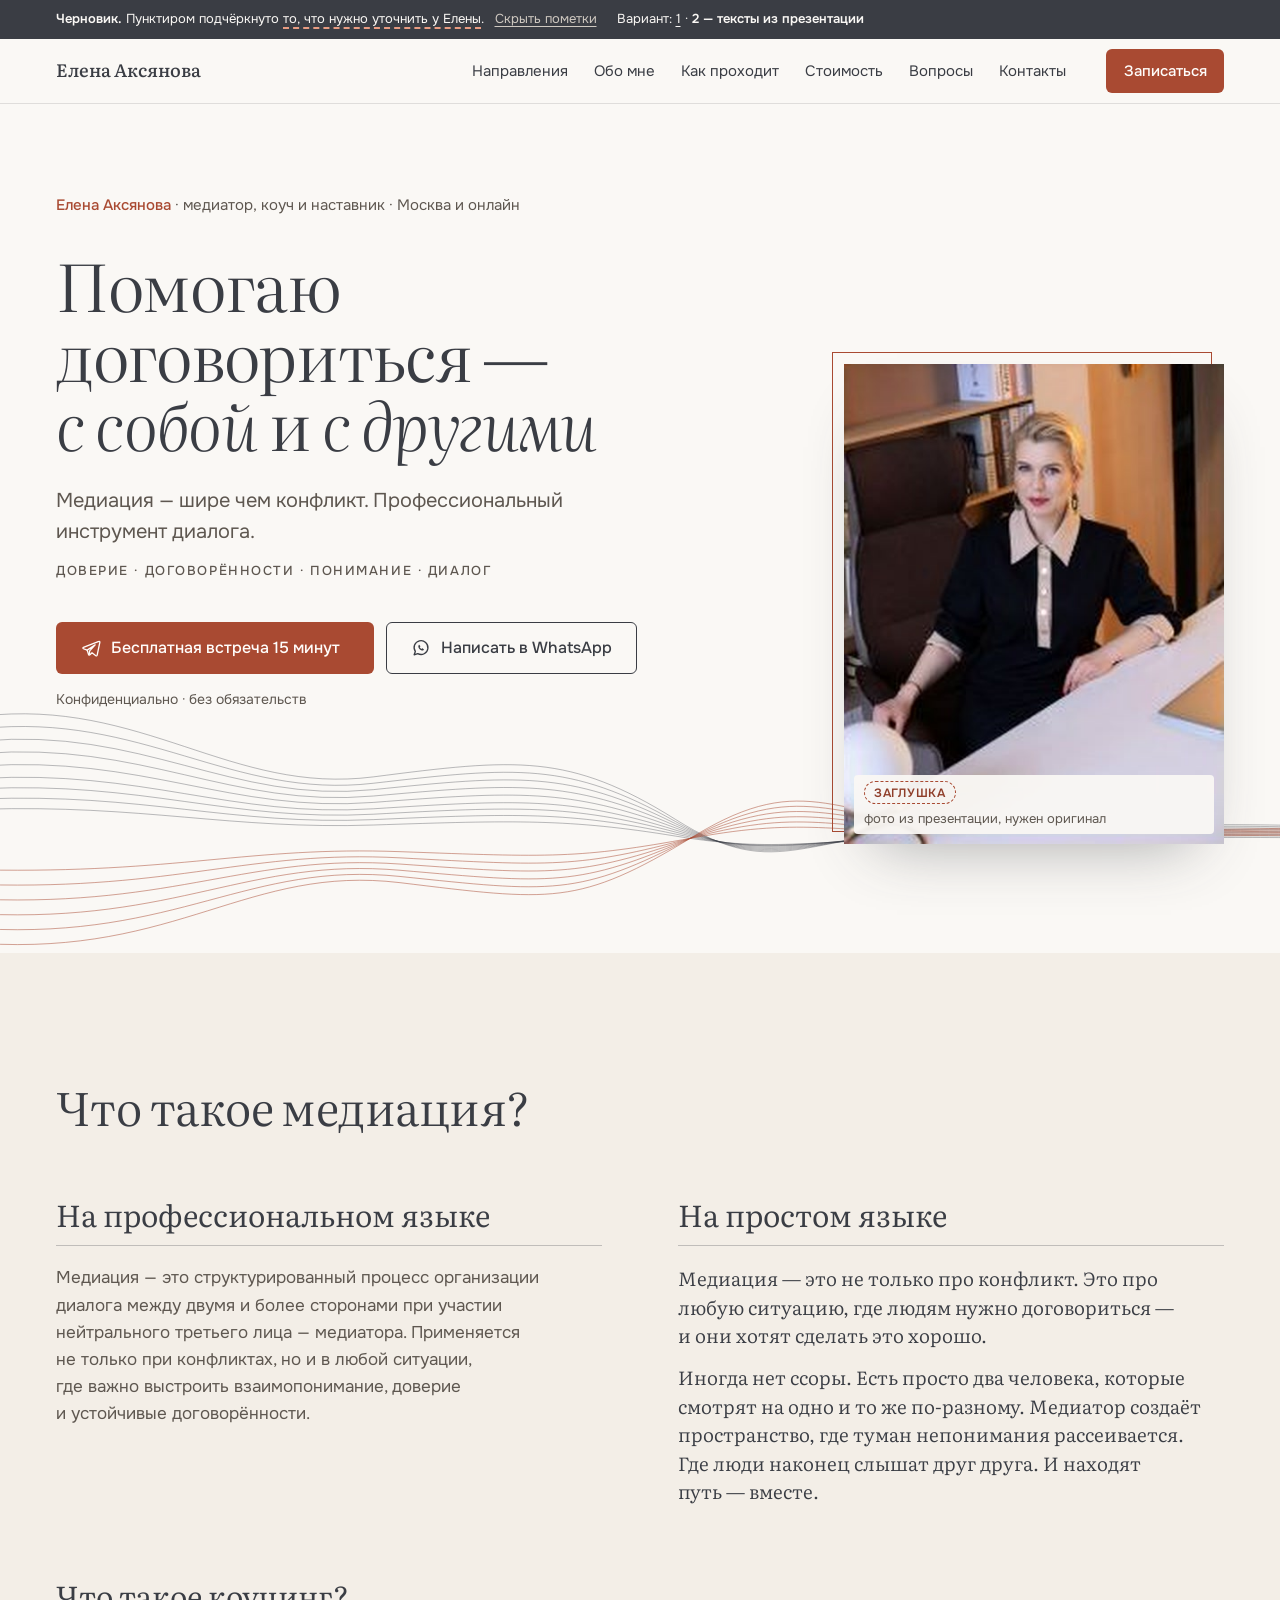
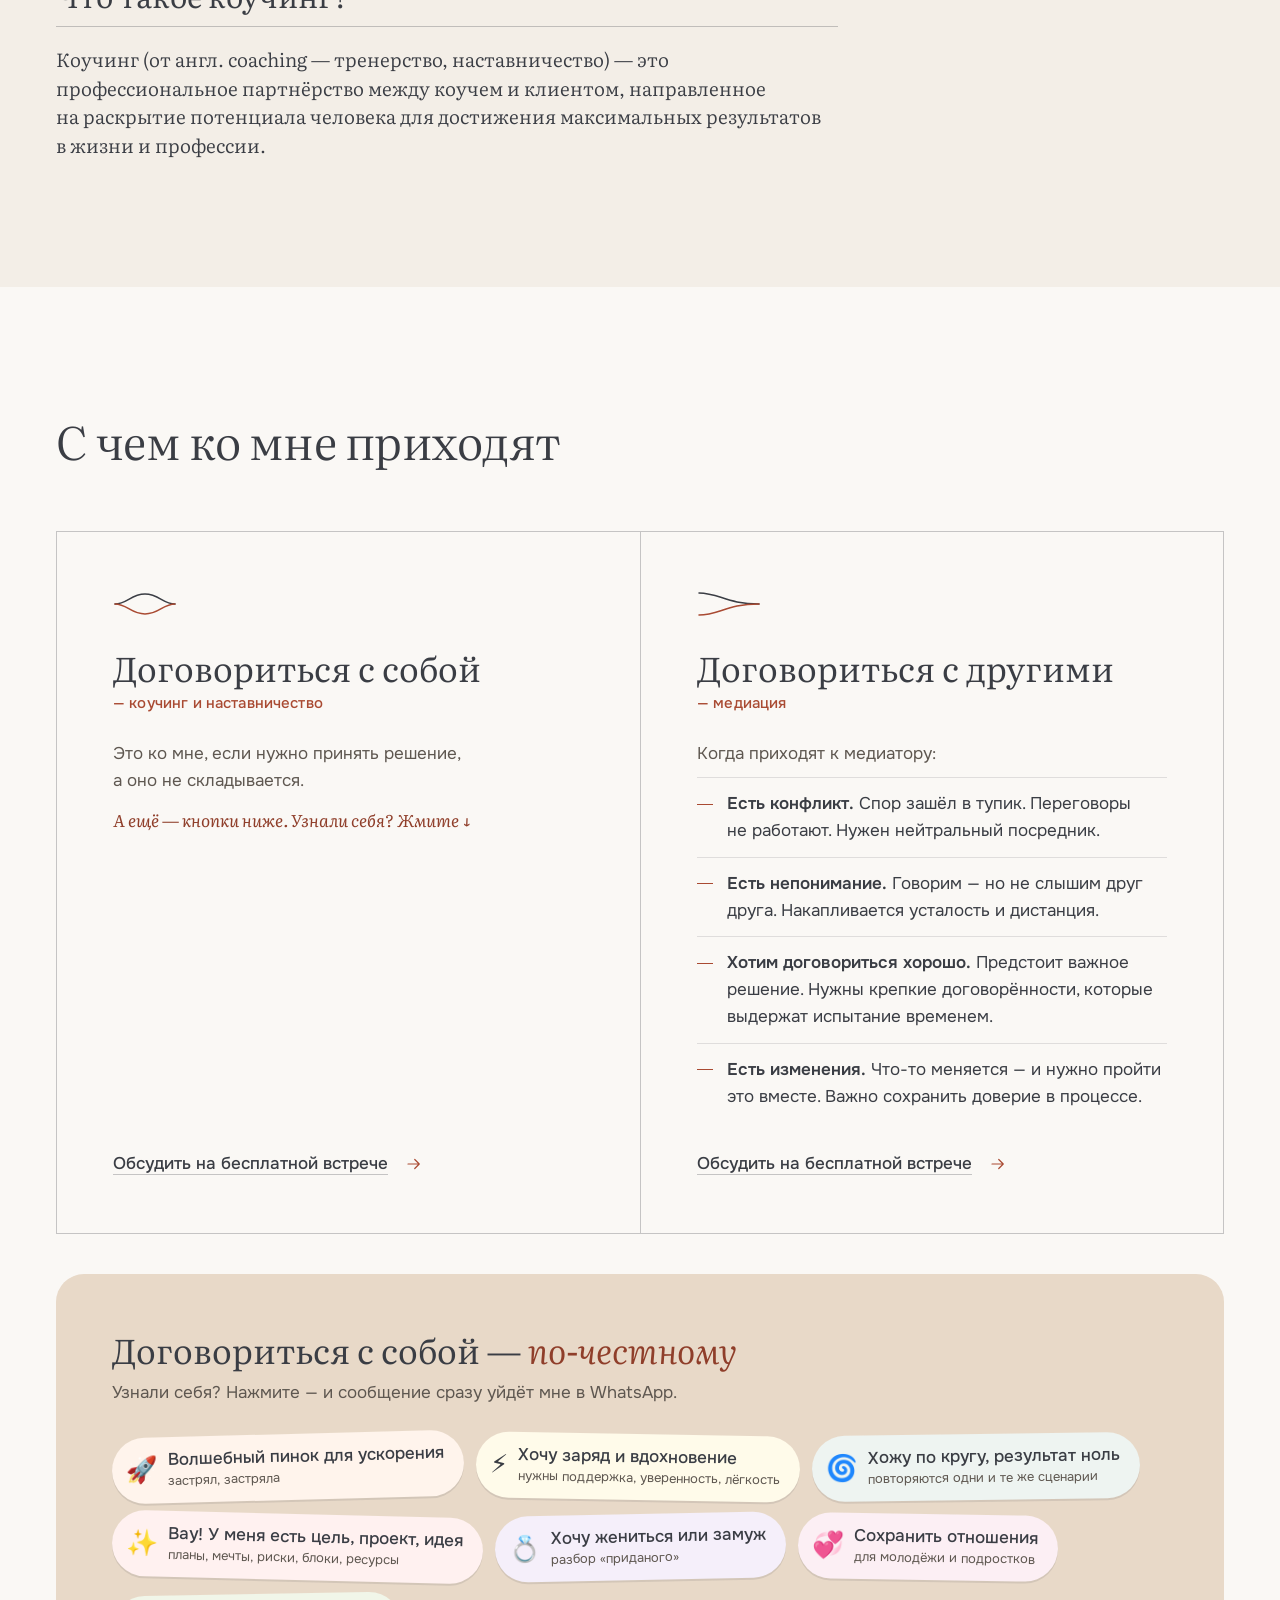
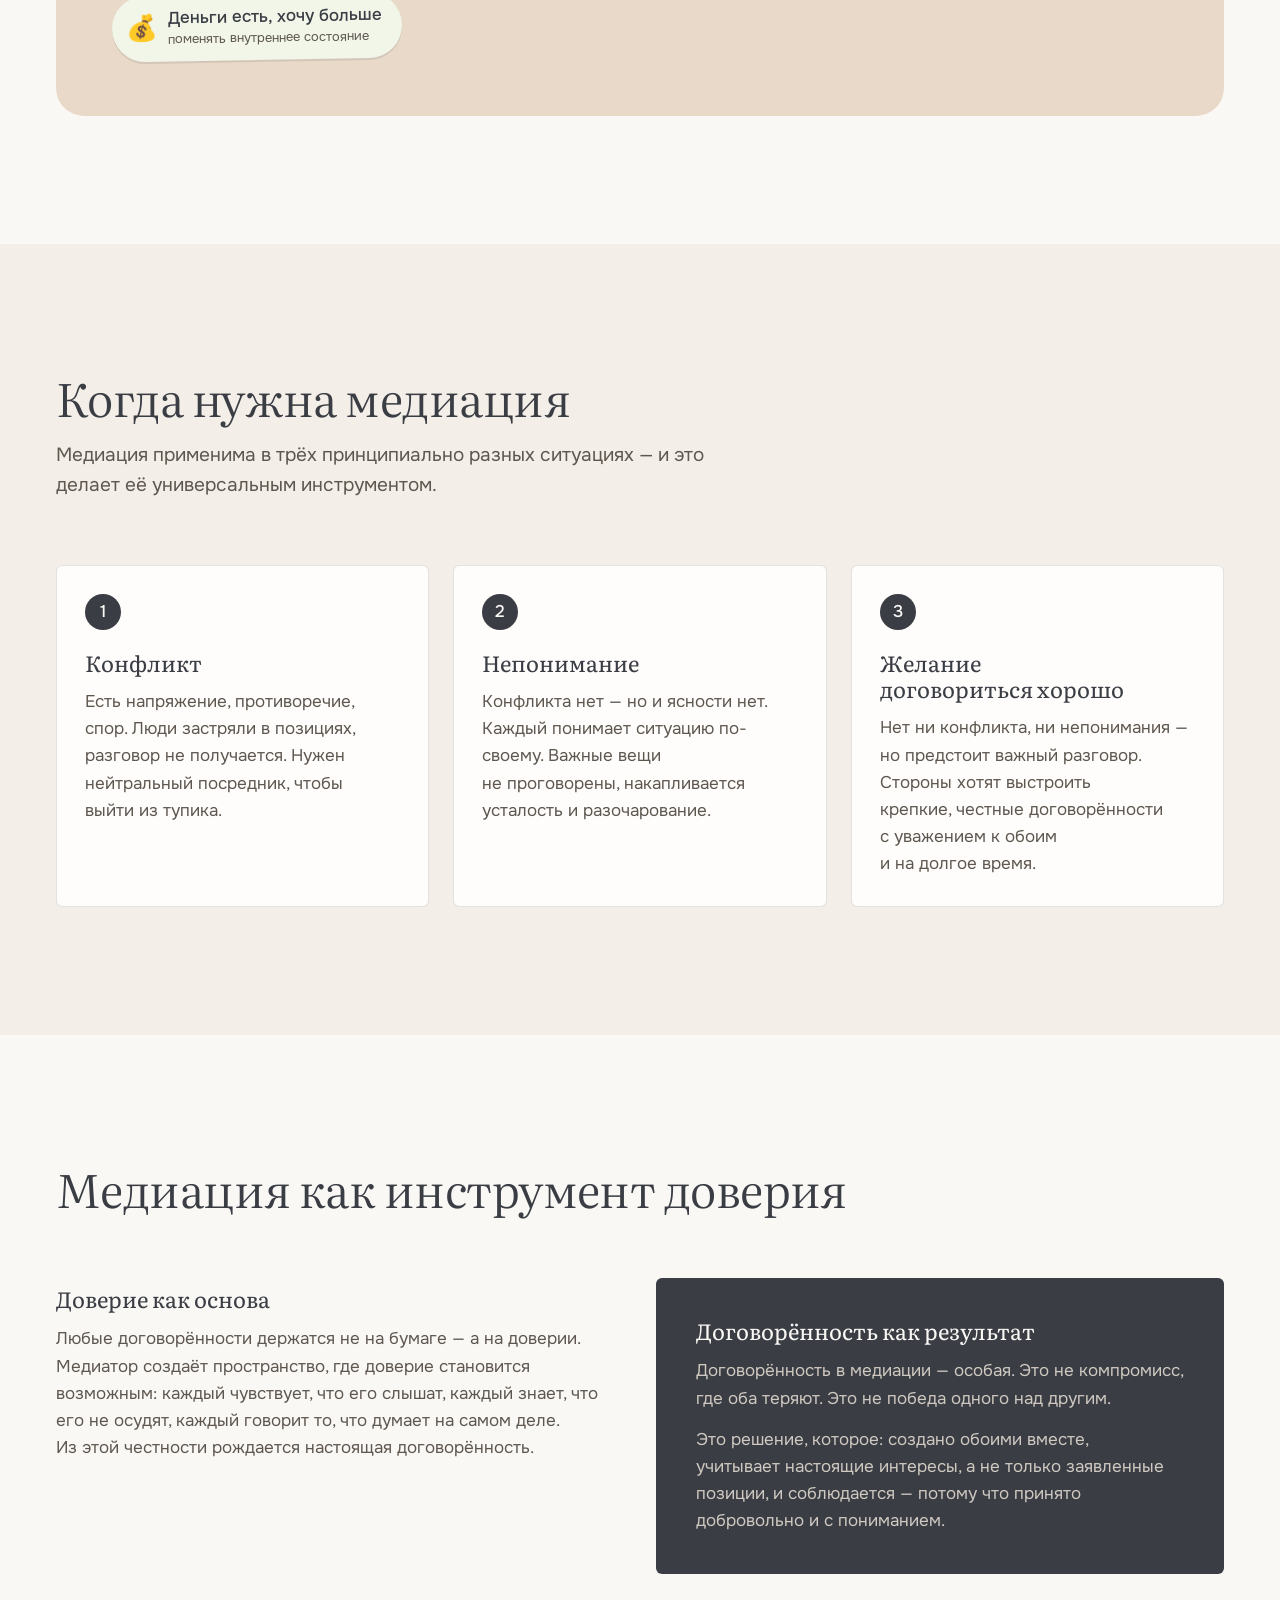
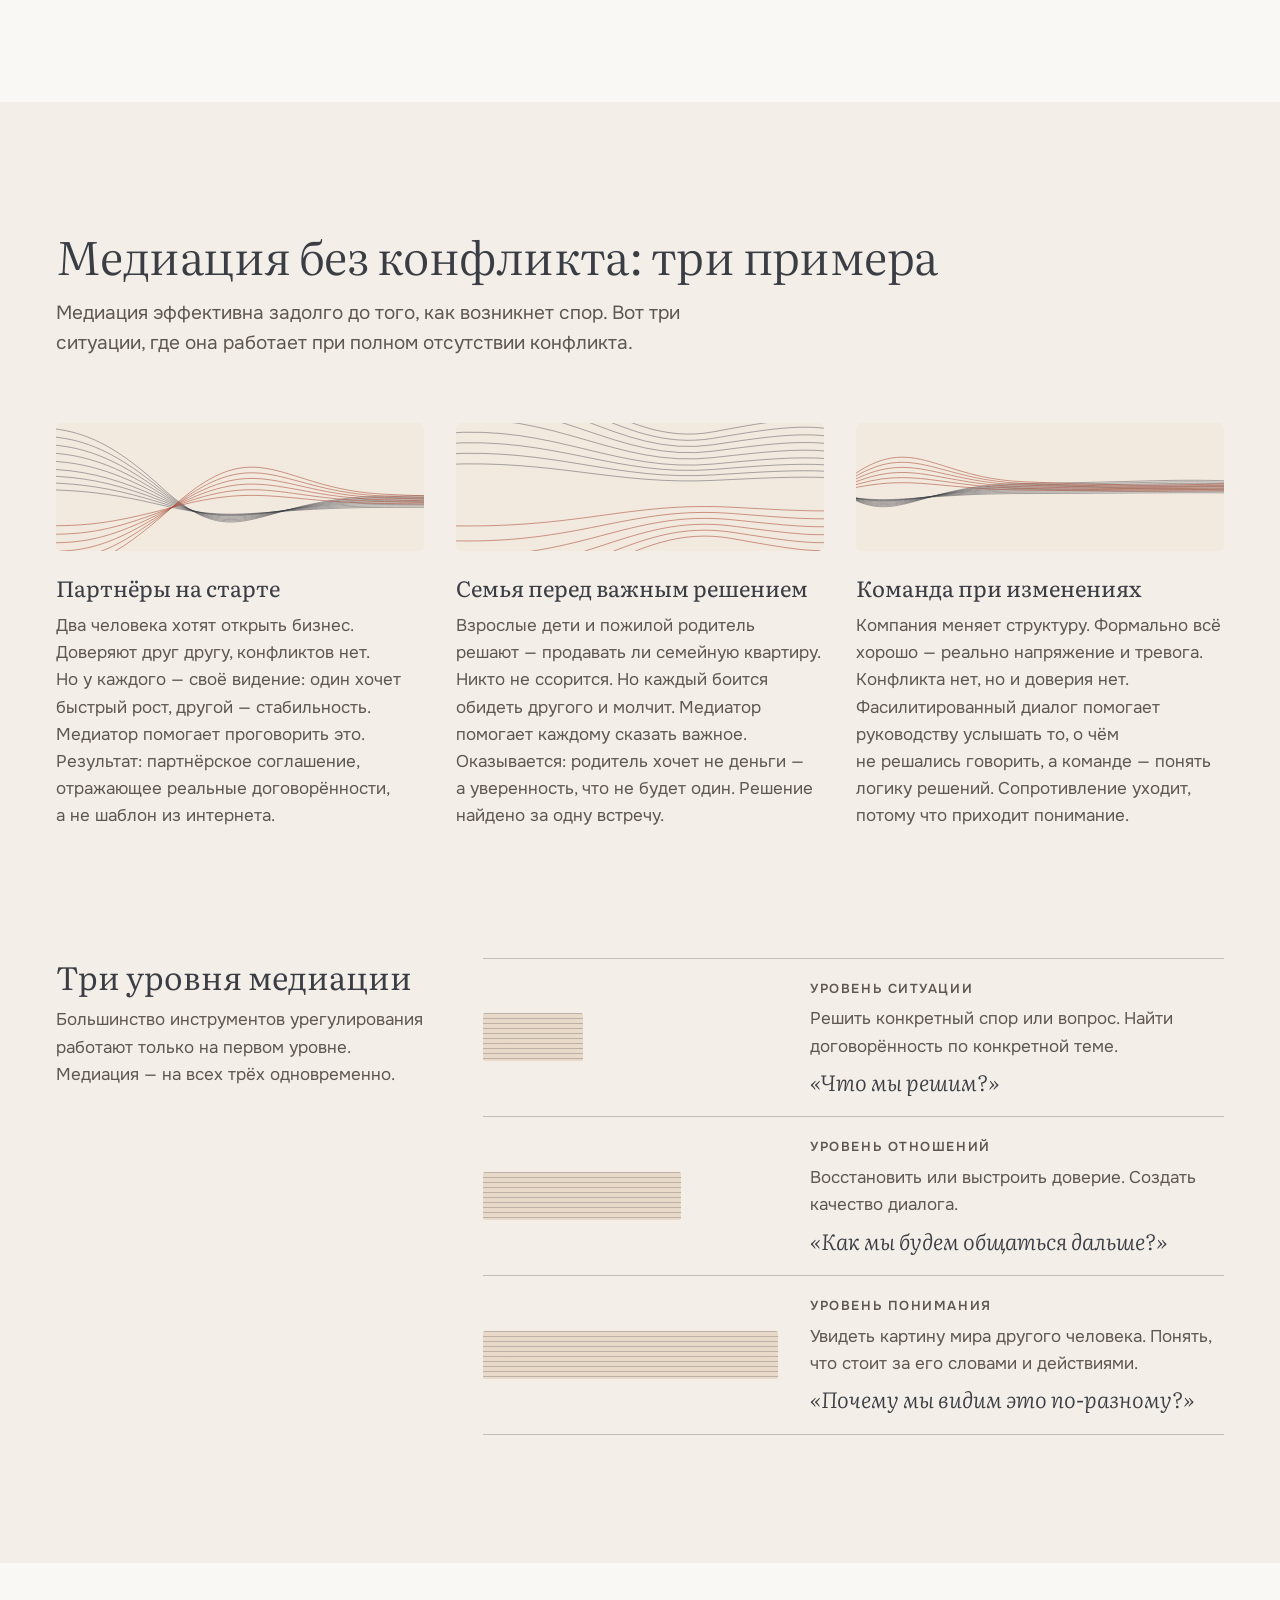
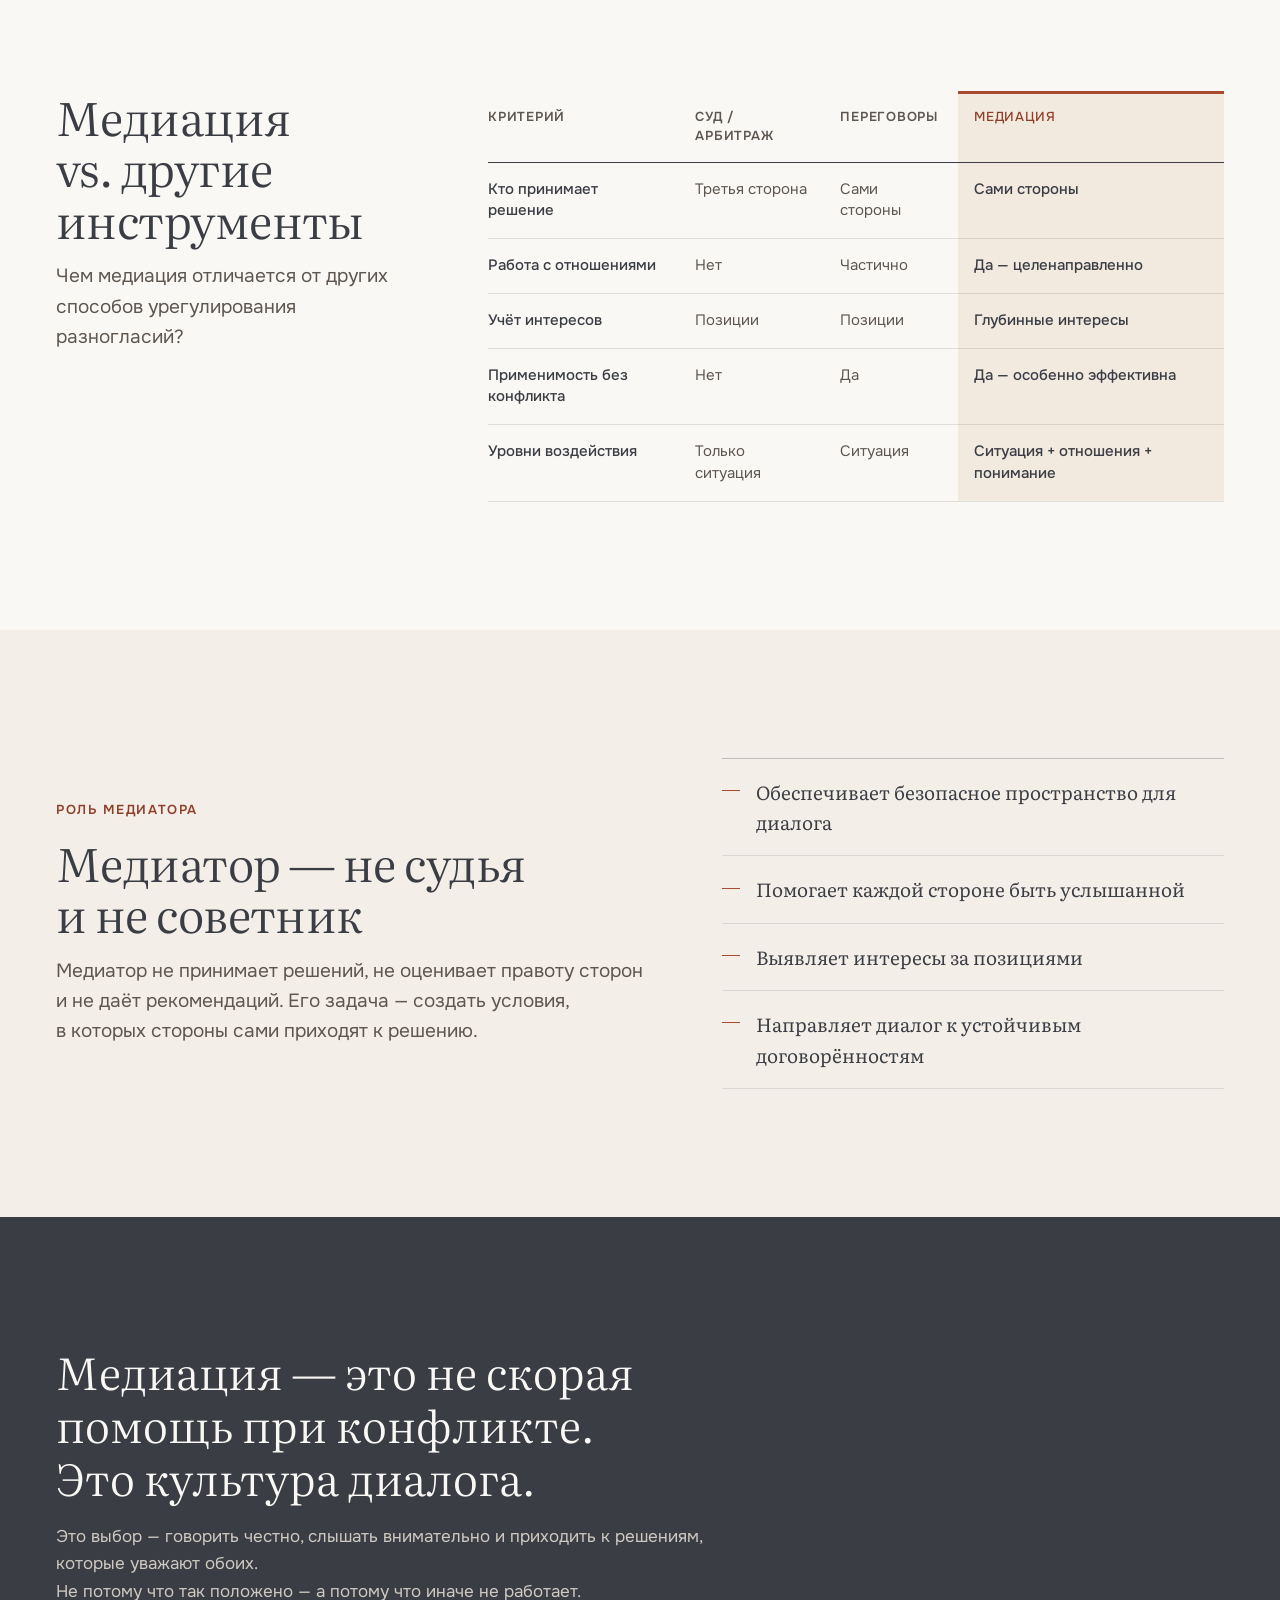
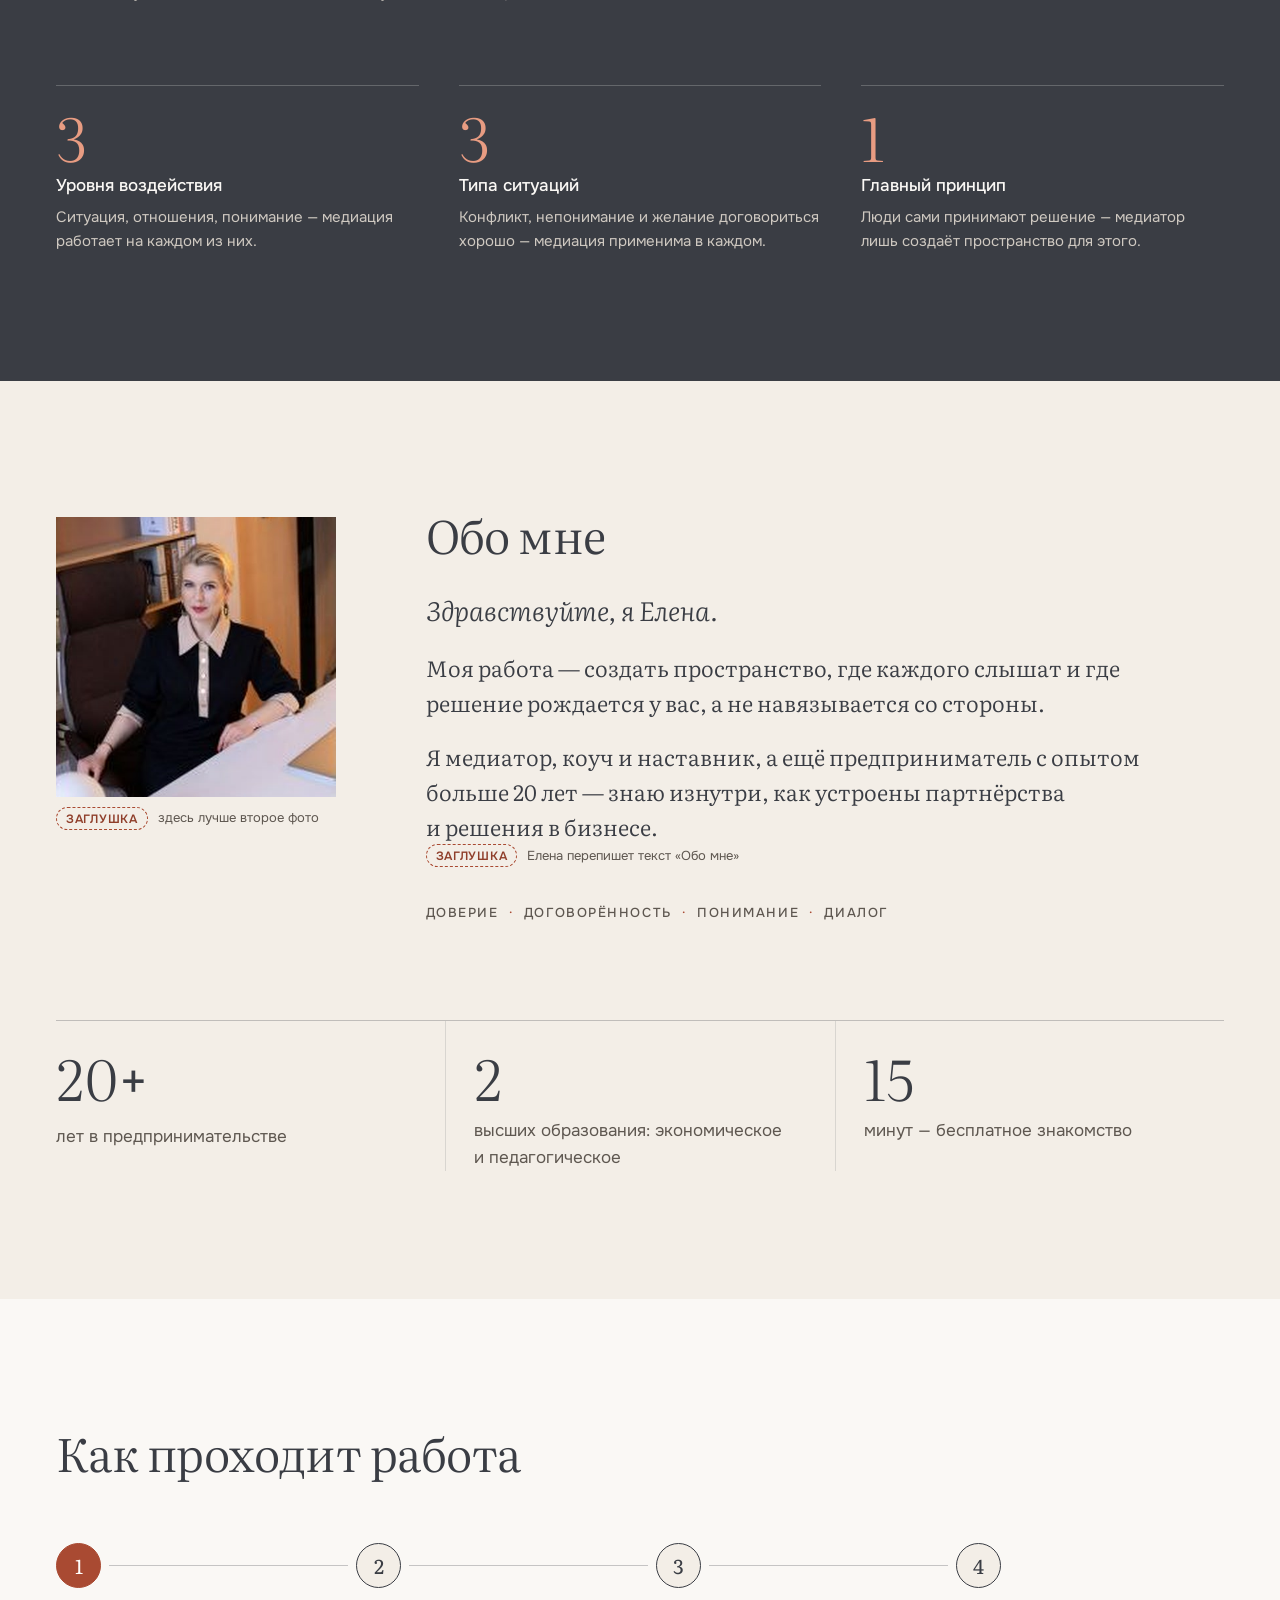
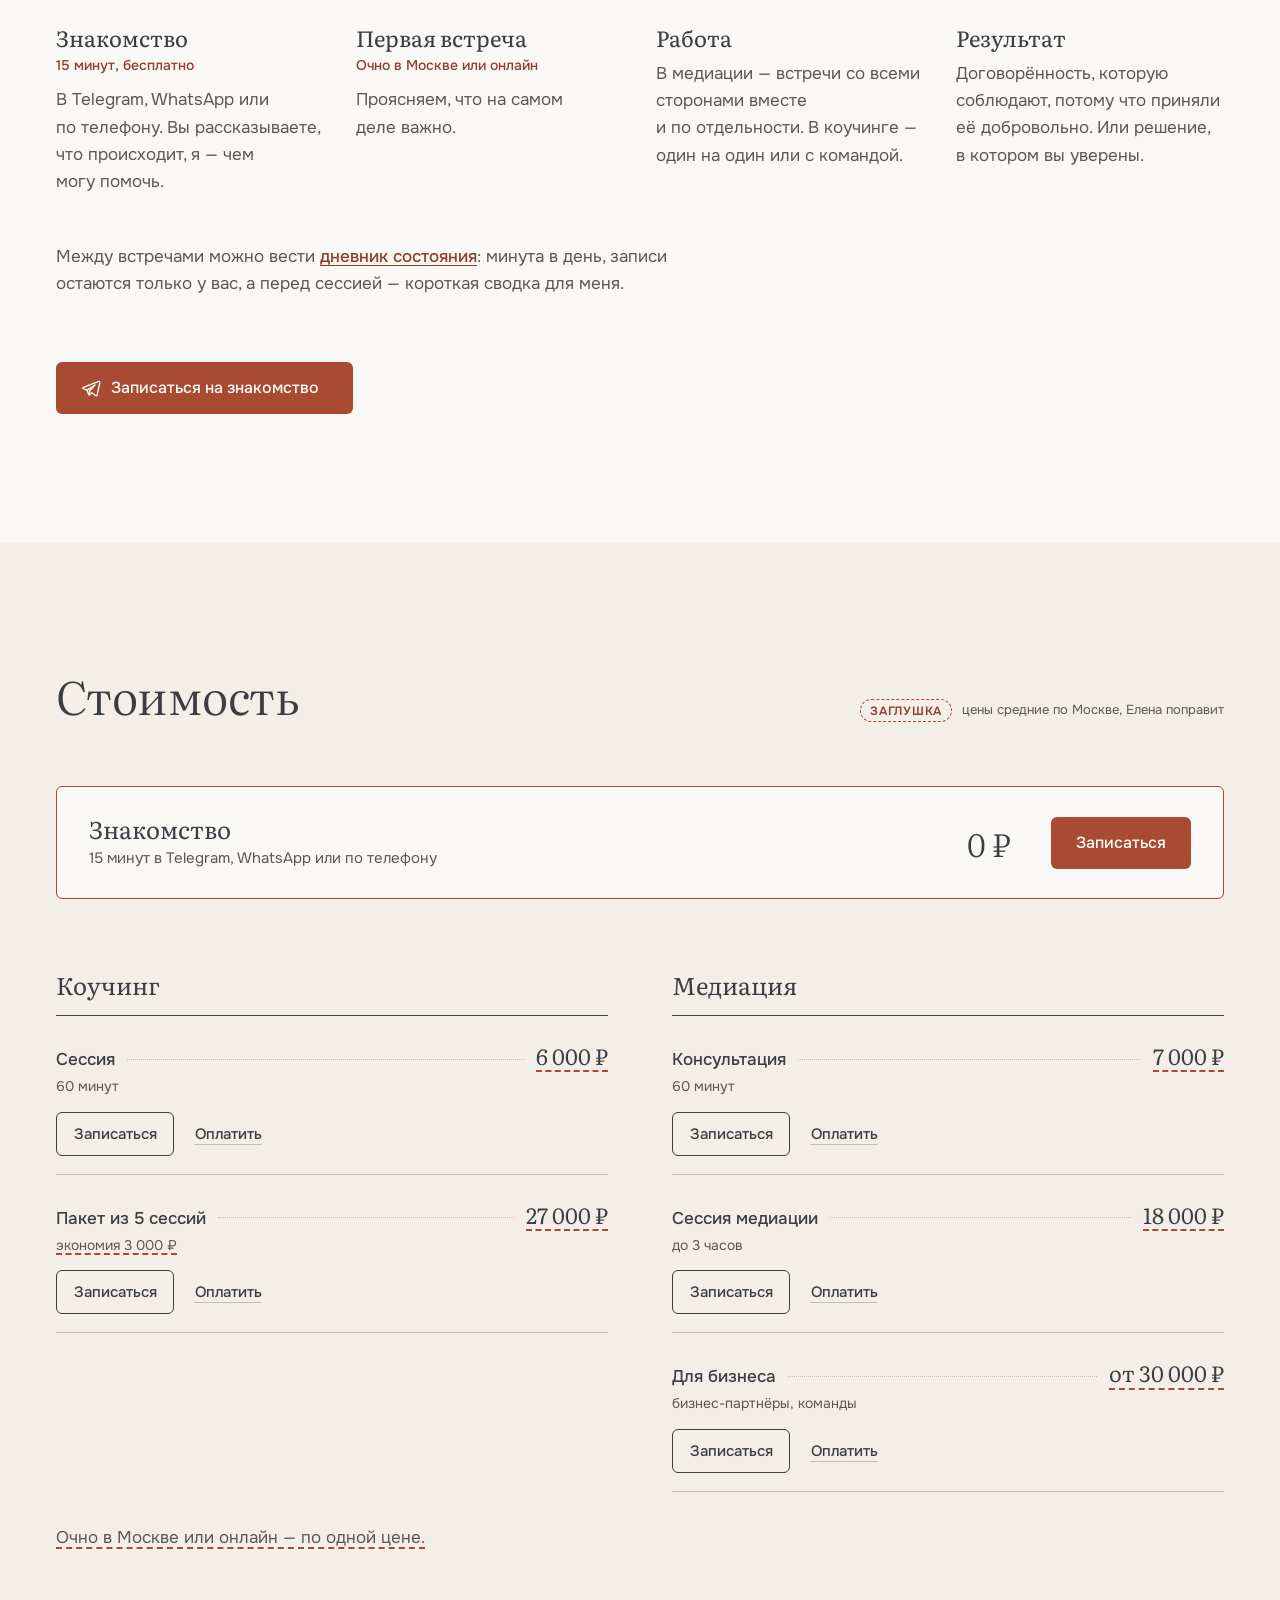
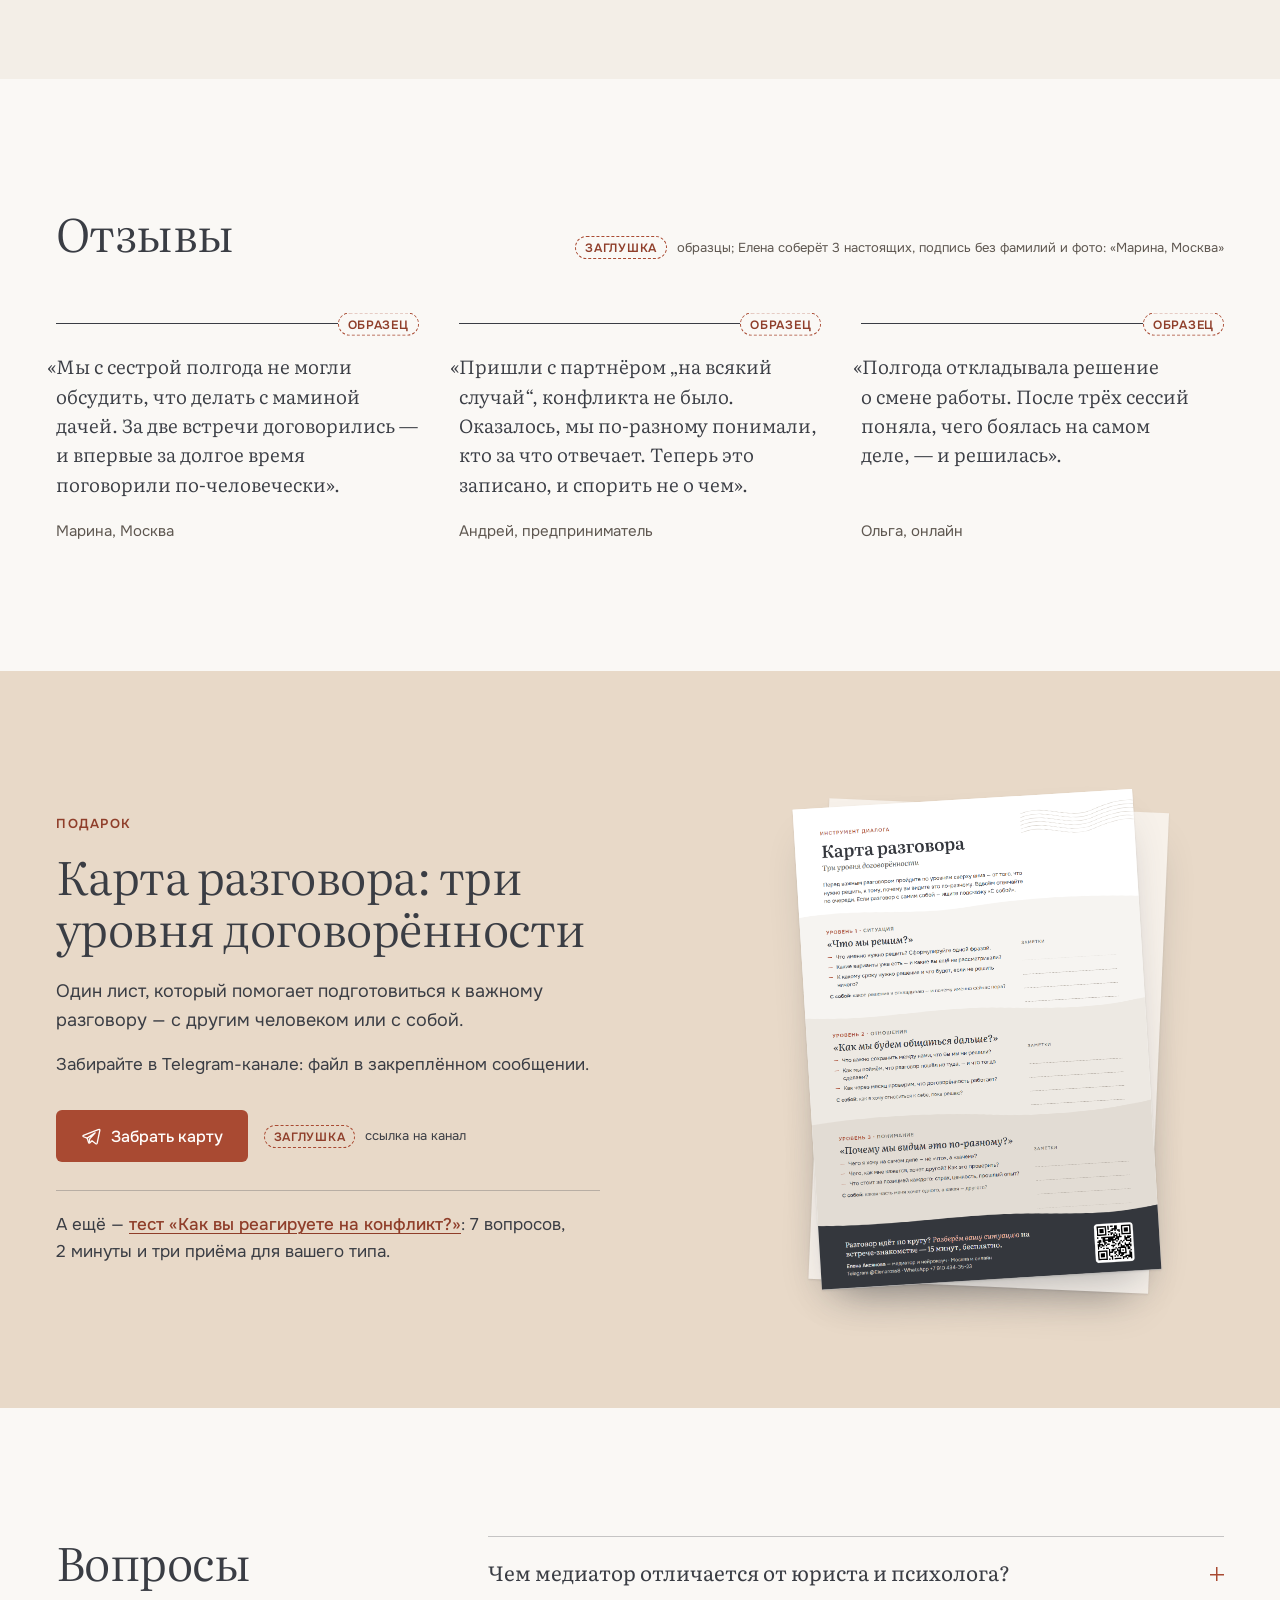
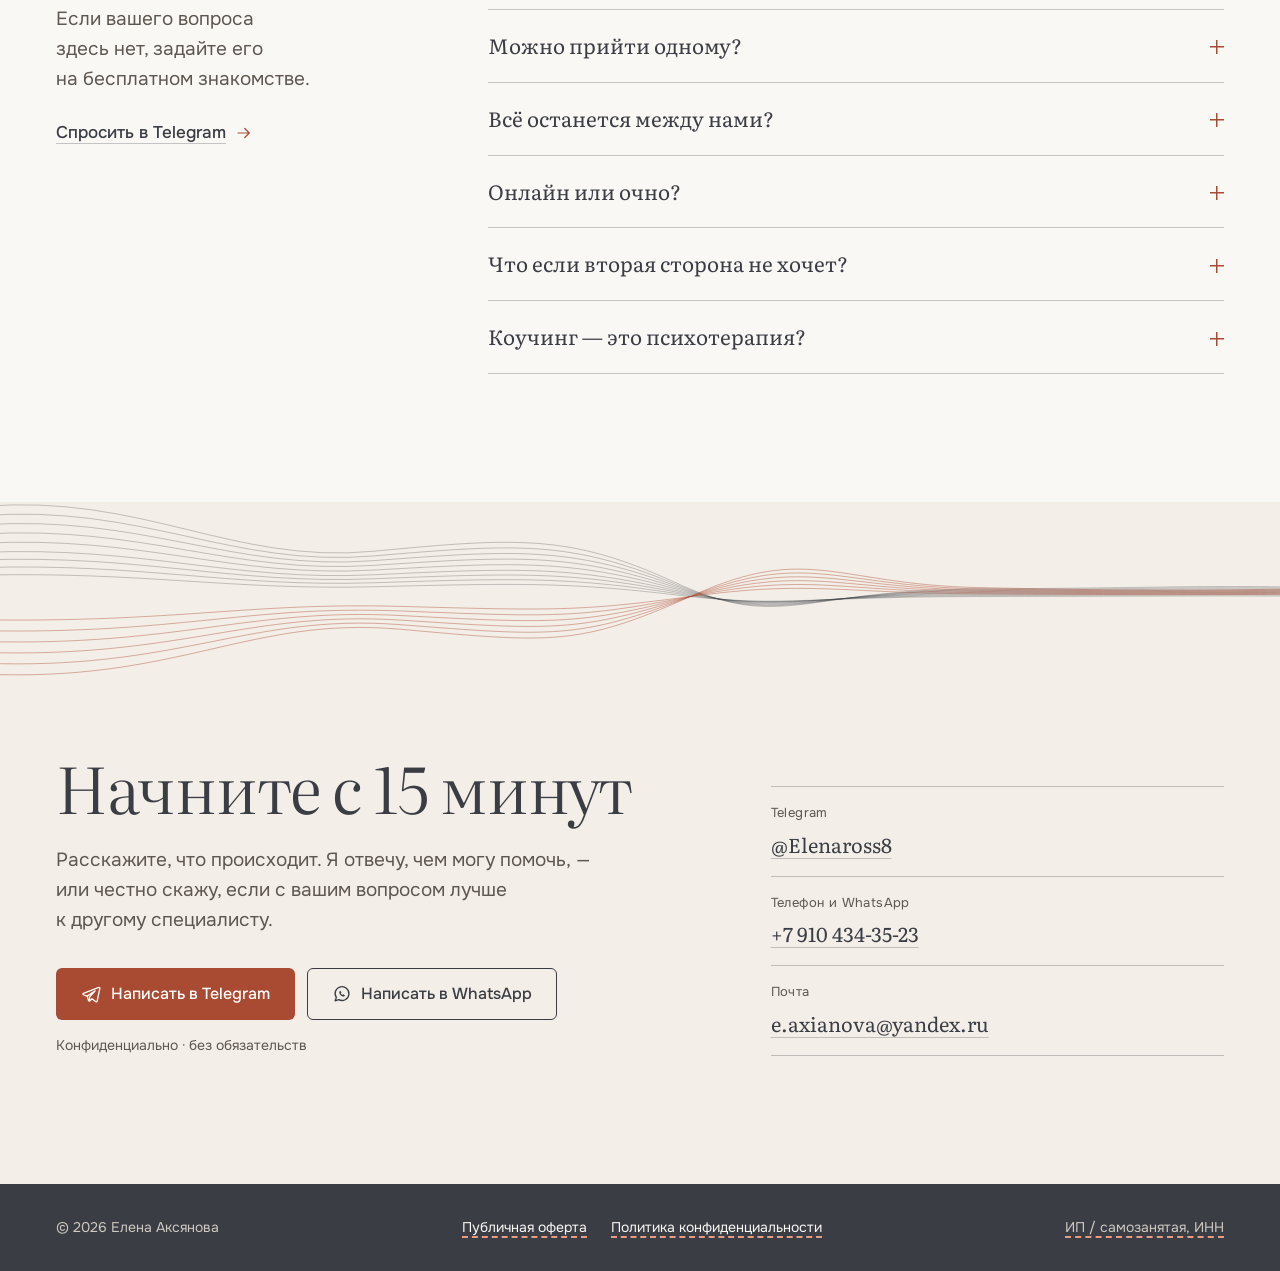
==== commit 0a85471b: "Вариант 2: кнопки «с собой» отдельным весёлым блоком Co-Authored-By: Claude Opus 5.5 <noreply@anthro" ====
--- a/v2.html
+++ b/v2.html
@@ -186,16 +186,8 @@
             <path class="glyph-b" d="M2 16C14 16 18 26 32 26S50 16 62 16"/>
           </svg>
           <h3 class="direction__title" id="dir-coaching">Договориться с&nbsp;собой <span class="direction__kind">— коучинг и&nbsp;наставничество</span></h3>
-          <p class="direction__intro">Это ко&nbsp;мне, если нужно принять решение, а&nbsp;оно не&nbsp;складывается. Или если вы&nbsp;узнали себя здесь, нажмите, и&nbsp;сообщение уйдёт мне в&nbsp;WhatsApp:</p>
-          <ul class="chips">
-            <li><a class="chip" href="https://wa.me/79104343523?text=%D0%97%D0%B4%D1%80%D0%B0%D0%B2%D1%81%D1%82%D0%B2%D1%83%D0%B9%D1%82%D0%B5%2C%20%D0%95%D0%BB%D0%B5%D0%BD%D0%B0%21%20%D0%9F%D0%B8%D1%88%D1%83%20%D1%81%20%D1%81%D0%B0%D0%B9%D1%82%D0%B0%3A%20%D0%BC%D0%BD%D0%B5%20%D0%BD%D1%83%D0%B6%D0%B5%D0%BD%20%D0%B2%D0%BE%D0%BB%D1%88%D0%B5%D0%B1%D0%BD%D1%8B%D0%B9%20%D0%BF%D0%B8%D0%BD%D0%BE%D0%BA%20%D0%B4%D0%BB%D1%8F%20%D1%83%D1%81%D0%BA%D0%BE%D1%80%D0%B5%D0%BD%D0%B8%D1%8F" target="_blank" rel="noopener"><span class="chip__title">Волшебный пинок для ускорения</span><span class="chip__sub">застрял, застряла</span></a></li>
-            <li><a class="chip" href="https://wa.me/79104343523?text=%D0%97%D0%B4%D1%80%D0%B0%D0%B2%D1%81%D1%82%D0%B2%D1%83%D0%B9%D1%82%D0%B5%2C%20%D0%95%D0%BB%D0%B5%D0%BD%D0%B0%21%20%D0%9F%D0%B8%D1%88%D1%83%20%D1%81%20%D1%81%D0%B0%D0%B9%D1%82%D0%B0%3A%20%D1%85%D0%BE%D1%87%D1%83%20%D0%B7%D0%B0%D1%80%D1%8F%D0%B4%20%D0%B8%20%D0%B2%D0%B4%D0%BE%D1%85%D0%BD%D0%BE%D0%B2%D0%B5%D0%BD%D0%B8%D0%B5" target="_blank" rel="noopener"><span class="chip__title">Хочу заряд и вдохновение</span><span class="chip__sub">нужны поддержка, уверенность, лёгкость</span></a></li>
-            <li><a class="chip" href="https://wa.me/79104343523?text=%D0%97%D0%B4%D1%80%D0%B0%D0%B2%D1%81%D1%82%D0%B2%D1%83%D0%B9%D1%82%D0%B5%2C%20%D0%95%D0%BB%D0%B5%D0%BD%D0%B0%21%20%D0%9F%D0%B8%D1%88%D1%83%20%D1%81%20%D1%81%D0%B0%D0%B9%D1%82%D0%B0%3A%20%D1%85%D0%BE%D0%B6%D1%83%20%D0%BF%D0%BE%20%D0%BA%D1%80%D1%83%D0%B3%D1%83%2C%20%D1%80%D0%B5%D0%B7%D1%83%D0%BB%D1%8C%D1%82%D0%B0%D1%82%20%D0%BD%D0%BE%D0%BB%D1%8C" target="_blank" rel="noopener"><span class="chip__title">Хожу по кругу, результат ноль</span><span class="chip__sub">повторяются одни и те же сценарии</span></a></li>
-            <li><a class="chip" href="https://wa.me/79104343523?text=%D0%97%D0%B4%D1%80%D0%B0%D0%B2%D1%81%D1%82%D0%B2%D1%83%D0%B9%D1%82%D0%B5%2C%20%D0%95%D0%BB%D0%B5%D0%BD%D0%B0%21%20%D0%9F%D0%B8%D1%88%D1%83%20%D1%81%20%D1%81%D0%B0%D0%B9%D1%82%D0%B0%3A%20%D1%83%20%D0%BC%D0%B5%D0%BD%D1%8F%20%D0%B5%D1%81%D1%82%D1%8C%20%D1%86%D0%B5%D0%BB%D1%8C%2C%20%D0%BF%D1%80%D0%BE%D0%B5%D0%BA%D1%82%2C%20%D0%B8%D0%B4%D0%B5%D1%8F%20%E2%80%94%20%D1%85%D0%BE%D1%87%D1%83%20%D1%80%D0%B0%D0%B7%D0%BE%D0%B1%D1%80%D0%B0%D1%82%D1%8C" target="_blank" rel="noopener"><span class="chip__title">Вау! У меня есть цель, проект, идея</span><span class="chip__sub">планы, мечты, риски, блоки, ресурсы</span></a></li>
-            <li><a class="chip" href="https://wa.me/79104343523?text=%D0%97%D0%B4%D1%80%D0%B0%D0%B2%D1%81%D1%82%D0%B2%D1%83%D0%B9%D1%82%D0%B5%2C%20%D0%95%D0%BB%D0%B5%D0%BD%D0%B0%21%20%D0%9F%D0%B8%D1%88%D1%83%20%D1%81%20%D1%81%D0%B0%D0%B9%D1%82%D0%B0%3A%20%D1%85%D0%BE%D1%87%D1%83%20%D0%B6%D0%B5%D0%BD%D0%B8%D1%82%D1%8C%D1%81%D1%8F%20/%20%D0%B7%D0%B0%D0%BC%D1%83%D0%B6%20%E2%80%94%20%D0%BD%D1%83%D0%B6%D0%B5%D0%BD%20%D1%80%D0%B0%D0%B7%D0%B1%D0%BE%D1%80%20%C2%AB%D0%BF%D1%80%D0%B8%D0%B4%D0%B0%D0%BD%D0%BE%D0%B3%D0%BE%C2%BB" target="_blank" rel="noopener"><span class="chip__title">Хочу жениться или замуж</span><span class="chip__sub">разбор «приданого»</span></a></li>
-            <li><a class="chip" href="https://wa.me/79104343523?text=%D0%97%D0%B4%D1%80%D0%B0%D0%B2%D1%81%D1%82%D0%B2%D1%83%D0%B9%D1%82%D0%B5%2C%20%D0%95%D0%BB%D0%B5%D0%BD%D0%B0%21%20%D0%9F%D0%B8%D1%88%D1%83%20%D1%81%20%D1%81%D0%B0%D0%B9%D1%82%D0%B0%3A%20%D1%85%D0%BE%D1%87%D1%83%20%D1%81%D0%BE%D1%85%D1%80%D0%B0%D0%BD%D0%B8%D1%82%D1%8C%20%D0%BE%D1%82%D0%BD%D0%BE%D1%88%D0%B5%D0%BD%D0%B8%D1%8F" target="_blank" rel="noopener"><span class="chip__title">Сохранить отношения</span><span class="chip__sub">для молодёжи и подростков</span></a></li>
-            <li><a class="chip" href="https://wa.me/79104343523?text=%D0%97%D0%B4%D1%80%D0%B0%D0%B2%D1%81%D1%82%D0%B2%D1%83%D0%B9%D1%82%D0%B5%2C%20%D0%95%D0%BB%D0%B5%D0%BD%D0%B0%21%20%D0%9F%D0%B8%D1%88%D1%83%20%D1%81%20%D1%81%D0%B0%D0%B9%D1%82%D0%B0%3A%20%D0%B4%D0%B5%D0%BD%D1%8C%D0%B3%D0%B8%20%D0%B5%D1%81%D1%82%D1%8C%2C%20%D1%85%D0%BE%D1%87%D1%83%20%D0%B1%D0%BE%D0%BB%D1%8C%D1%88%D0%B5" target="_blank" rel="noopener"><span class="chip__title">Деньги есть, хочу больше</span><span class="chip__sub">поменять внутреннее состояние</span></a></li>
-          </ul>
+          <p class="direction__intro">Это ко&nbsp;мне, если нужно принять решение, а&nbsp;оно не&nbsp;складывается.</p>
+          <p class="direction__hint">А&nbsp;ещё&nbsp;— кнопки ниже. Узнали себя? Жмите&nbsp;↓</p>
           <a class="link-arrow" href="https://t.me/Elenaross8" target="_blank" rel="noopener">Обсудить на&nbsp;бесплатной встрече<span class="sr-only"> (коучинг, Telegram)</span>
             <svg class="icon" aria-hidden="true" focusable="false"><use href="#icon-arrow"/></svg>
           </a>
@@ -218,6 +210,21 @@
             <svg class="icon" aria-hidden="true" focusable="false"><use href="#icon-arrow"/></svg>
           </a>
         </article>
+      </div>
+      <div class="fun">
+        <div class="fun__head">
+          <h3 class="fun__title">Договориться с&nbsp;собой&nbsp;— <em>по-честному</em></h3>
+          <p class="fun__lead">Узнали себя? Нажмите&nbsp;— и&nbsp;сообщение сразу уйдёт мне в&nbsp;WhatsApp.</p>
+        </div>
+        <ul class="fun__chips">
+            <li><a class="chip" href="https://wa.me/79104343523?text=%D0%97%D0%B4%D1%80%D0%B0%D0%B2%D1%81%D1%82%D0%B2%D1%83%D0%B9%D1%82%D0%B5%2C%20%D0%95%D0%BB%D0%B5%D0%BD%D0%B0%21%20%D0%9F%D0%B8%D1%88%D1%83%20%D1%81%20%D1%81%D0%B0%D0%B9%D1%82%D0%B0%3A%20%D0%BC%D0%BD%D0%B5%20%D0%BD%D1%83%D0%B6%D0%B5%D0%BD%20%D0%B2%D0%BE%D0%BB%D1%88%D0%B5%D0%B1%D0%BD%D1%8B%D0%B9%20%D0%BF%D0%B8%D0%BD%D0%BE%D0%BA%20%D0%B4%D0%BB%D1%8F%20%D1%83%D1%81%D0%BA%D0%BE%D1%80%D0%B5%D0%BD%D0%B8%D1%8F" target="_blank" rel="noopener"><span class="chip__emoji" aria-hidden="true">🚀</span><span class="chip__title">Волшебный пинок для ускорения</span><span class="chip__sub">застрял, застряла</span></a></li>
+            <li><a class="chip" href="https://wa.me/79104343523?text=%D0%97%D0%B4%D1%80%D0%B0%D0%B2%D1%81%D1%82%D0%B2%D1%83%D0%B9%D1%82%D0%B5%2C%20%D0%95%D0%BB%D0%B5%D0%BD%D0%B0%21%20%D0%9F%D0%B8%D1%88%D1%83%20%D1%81%20%D1%81%D0%B0%D0%B9%D1%82%D0%B0%3A%20%D1%85%D0%BE%D1%87%D1%83%20%D0%B7%D0%B0%D1%80%D1%8F%D0%B4%20%D0%B8%20%D0%B2%D0%B4%D0%BE%D1%85%D0%BD%D0%BE%D0%B2%D0%B5%D0%BD%D0%B8%D0%B5" target="_blank" rel="noopener"><span class="chip__emoji" aria-hidden="true">⚡</span><span class="chip__title">Хочу заряд и вдохновение</span><span class="chip__sub">нужны поддержка, уверенность, лёгкость</span></a></li>
+            <li><a class="chip" href="https://wa.me/79104343523?text=%D0%97%D0%B4%D1%80%D0%B0%D0%B2%D1%81%D1%82%D0%B2%D1%83%D0%B9%D1%82%D0%B5%2C%20%D0%95%D0%BB%D0%B5%D0%BD%D0%B0%21%20%D0%9F%D0%B8%D1%88%D1%83%20%D1%81%20%D1%81%D0%B0%D0%B9%D1%82%D0%B0%3A%20%D1%85%D0%BE%D0%B6%D1%83%20%D0%BF%D0%BE%20%D0%BA%D1%80%D1%83%D0%B3%D1%83%2C%20%D1%80%D0%B5%D0%B7%D1%83%D0%BB%D1%8C%D1%82%D0%B0%D1%82%20%D0%BD%D0%BE%D0%BB%D1%8C" target="_blank" rel="noopener"><span class="chip__emoji" aria-hidden="true">🌀</span><span class="chip__title">Хожу по кругу, результат ноль</span><span class="chip__sub">повторяются одни и те же сценарии</span></a></li>
+            <li><a class="chip" href="https://wa.me/79104343523?text=%D0%97%D0%B4%D1%80%D0%B0%D0%B2%D1%81%D1%82%D0%B2%D1%83%D0%B9%D1%82%D0%B5%2C%20%D0%95%D0%BB%D0%B5%D0%BD%D0%B0%21%20%D0%9F%D0%B8%D1%88%D1%83%20%D1%81%20%D1%81%D0%B0%D0%B9%D1%82%D0%B0%3A%20%D1%83%20%D0%BC%D0%B5%D0%BD%D1%8F%20%D0%B5%D1%81%D1%82%D1%8C%20%D1%86%D0%B5%D0%BB%D1%8C%2C%20%D0%BF%D1%80%D0%BE%D0%B5%D0%BA%D1%82%2C%20%D0%B8%D0%B4%D0%B5%D1%8F%20%E2%80%94%20%D1%85%D0%BE%D1%87%D1%83%20%D1%80%D0%B0%D0%B7%D0%BE%D0%B1%D1%80%D0%B0%D1%82%D1%8C" target="_blank" rel="noopener"><span class="chip__emoji" aria-hidden="true">✨</span><span class="chip__title">Вау! У меня есть цель, проект, идея</span><span class="chip__sub">планы, мечты, риски, блоки, ресурсы</span></a></li>
+            <li><a class="chip" href="https://wa.me/79104343523?text=%D0%97%D0%B4%D1%80%D0%B0%D0%B2%D1%81%D1%82%D0%B2%D1%83%D0%B9%D1%82%D0%B5%2C%20%D0%95%D0%BB%D0%B5%D0%BD%D0%B0%21%20%D0%9F%D0%B8%D1%88%D1%83%20%D1%81%20%D1%81%D0%B0%D0%B9%D1%82%D0%B0%3A%20%D1%85%D0%BE%D1%87%D1%83%20%D0%B6%D0%B5%D0%BD%D0%B8%D1%82%D1%8C%D1%81%D1%8F%20/%20%D0%B7%D0%B0%D0%BC%D1%83%D0%B6%20%E2%80%94%20%D0%BD%D1%83%D0%B6%D0%B5%D0%BD%20%D1%80%D0%B0%D0%B7%D0%B1%D0%BE%D1%80%20%C2%AB%D0%BF%D1%80%D0%B8%D0%B4%D0%B0%D0%BD%D0%BE%D0%B3%D0%BE%C2%BB" target="_blank" rel="noopener"><span class="chip__emoji" aria-hidden="true">💍</span><span class="chip__title">Хочу жениться или замуж</span><span class="chip__sub">разбор «приданого»</span></a></li>
+            <li><a class="chip" href="https://wa.me/79104343523?text=%D0%97%D0%B4%D1%80%D0%B0%D0%B2%D1%81%D1%82%D0%B2%D1%83%D0%B9%D1%82%D0%B5%2C%20%D0%95%D0%BB%D0%B5%D0%BD%D0%B0%21%20%D0%9F%D0%B8%D1%88%D1%83%20%D1%81%20%D1%81%D0%B0%D0%B9%D1%82%D0%B0%3A%20%D1%85%D0%BE%D1%87%D1%83%20%D1%81%D0%BE%D1%85%D1%80%D0%B0%D0%BD%D0%B8%D1%82%D1%8C%20%D0%BE%D1%82%D0%BD%D0%BE%D1%88%D0%B5%D0%BD%D0%B8%D1%8F" target="_blank" rel="noopener"><span class="chip__emoji" aria-hidden="true">💞</span><span class="chip__title">Сохранить отношения</span><span class="chip__sub">для молодёжи и подростков</span></a></li>
+            <li><a class="chip" href="https://wa.me/79104343523?text=%D0%97%D0%B4%D1%80%D0%B0%D0%B2%D1%81%D1%82%D0%B2%D1%83%D0%B9%D1%82%D0%B5%2C%20%D0%95%D0%BB%D0%B5%D0%BD%D0%B0%21%20%D0%9F%D0%B8%D1%88%D1%83%20%D1%81%20%D1%81%D0%B0%D0%B9%D1%82%D0%B0%3A%20%D0%B4%D0%B5%D0%BD%D1%8C%D0%B3%D0%B8%20%D0%B5%D1%81%D1%82%D1%8C%2C%20%D1%85%D0%BE%D1%87%D1%83%20%D0%B1%D0%BE%D0%BB%D1%8C%D1%88%D0%B5" target="_blank" rel="noopener"><span class="chip__emoji" aria-hidden="true">💰</span><span class="chip__title">Деньги есть, хочу больше</span><span class="chip__sub">поменять внутреннее состояние</span></a></li>
+        </ul>
       </div>
     </div>
   </section>
--- a/css/style.css
+++ b/css/style.css
@@ -1617,3 +1617,58 @@
 .manifest__text { color: var(--on-dark-soft); font-size: .9375rem; }
 .facts__plus { font-family: var(--font-sans); font-weight: 300; }
 @media (max-width: 719.98px) { .compare-table tbody th { width: auto; } }
+
+/* ---------- Вариант 2: весёлые кнопки «Договориться с собой» ---------- */
+
+.direction__hint { margin-top: 12px; font-family: var(--font-serif); font-style: italic; color: var(--terracotta-deep); }
+
+.fun {
+  margin-top: clamp(28px, 4vw, 40px);
+  padding: clamp(28px, 5vw, 56px);
+  background: var(--linen);
+  border-radius: 28px;
+}
+.fun__head { max-width: 40em; }
+.fun__title {
+  font-size: clamp(1.625rem, 1.3rem + 1.2vw, 2.125rem);
+  font-weight: 380;
+  line-height: 1.15;
+}
+.fun__title em { color: var(--terracotta-deep); }
+.fun__lead { margin-top: 10px; color: var(--ink-soft); }
+
+.fun__chips {
+  display: flex;
+  flex-wrap: wrap;
+  gap: 14px 12px;
+  margin: 28px 0 0;
+  padding: 0;
+  list-style: none;
+}
+.fun__chips .chip {
+  display: grid;
+  grid-template-columns: auto 1fr;
+  column-gap: 10px;
+  align-items: center;
+  padding: 12px 20px 13px 14px;
+  border: 0;
+  box-shadow: 0 2px 0 rgba(58, 61, 68, .12);
+  transition: transform .25s cubic-bezier(.34, 1.56, .64, 1), box-shadow .25s ease, background-color .2s ease;
+}
+.fun__chips .chip__emoji { grid-row: span 2; font-size: 1.6rem; line-height: 1; }
+.fun__chips li:nth-child(7n+1) .chip { background: #FFF4EC; transform: rotate(-1.5deg); }
+.fun__chips li:nth-child(7n+2) .chip { background: #FFFBEA; transform: rotate(1deg); }
+.fun__chips li:nth-child(7n+3) .chip { background: #EEF4F1; transform: rotate(-.8deg); }
+.fun__chips li:nth-child(7n+4) .chip { background: #FFF1F0; transform: rotate(1.4deg); }
+.fun__chips li:nth-child(7n+5) .chip { background: #F5EFFA; transform: rotate(-1.2deg); }
+.fun__chips li:nth-child(7n+6) .chip { background: #FCEFF4; transform: rotate(.9deg); }
+.fun__chips li:nth-child(7n+7) .chip { background: #F1F6E9; transform: rotate(-1deg); }
+.fun__chips .chip:hover,
+.fun__chips .chip:focus-visible {
+  transform: rotate(0) translateY(-4px) scale(1.04);
+  box-shadow: 0 10px 22px rgba(58, 61, 68, .16);
+}
+.fun__chips .chip:active { transform: scale(.97); }
+@media (prefers-reduced-motion: reduce) {
+  .fun__chips .chip, .fun__chips .chip:hover { transition: none; transform: none !important; }
+}
